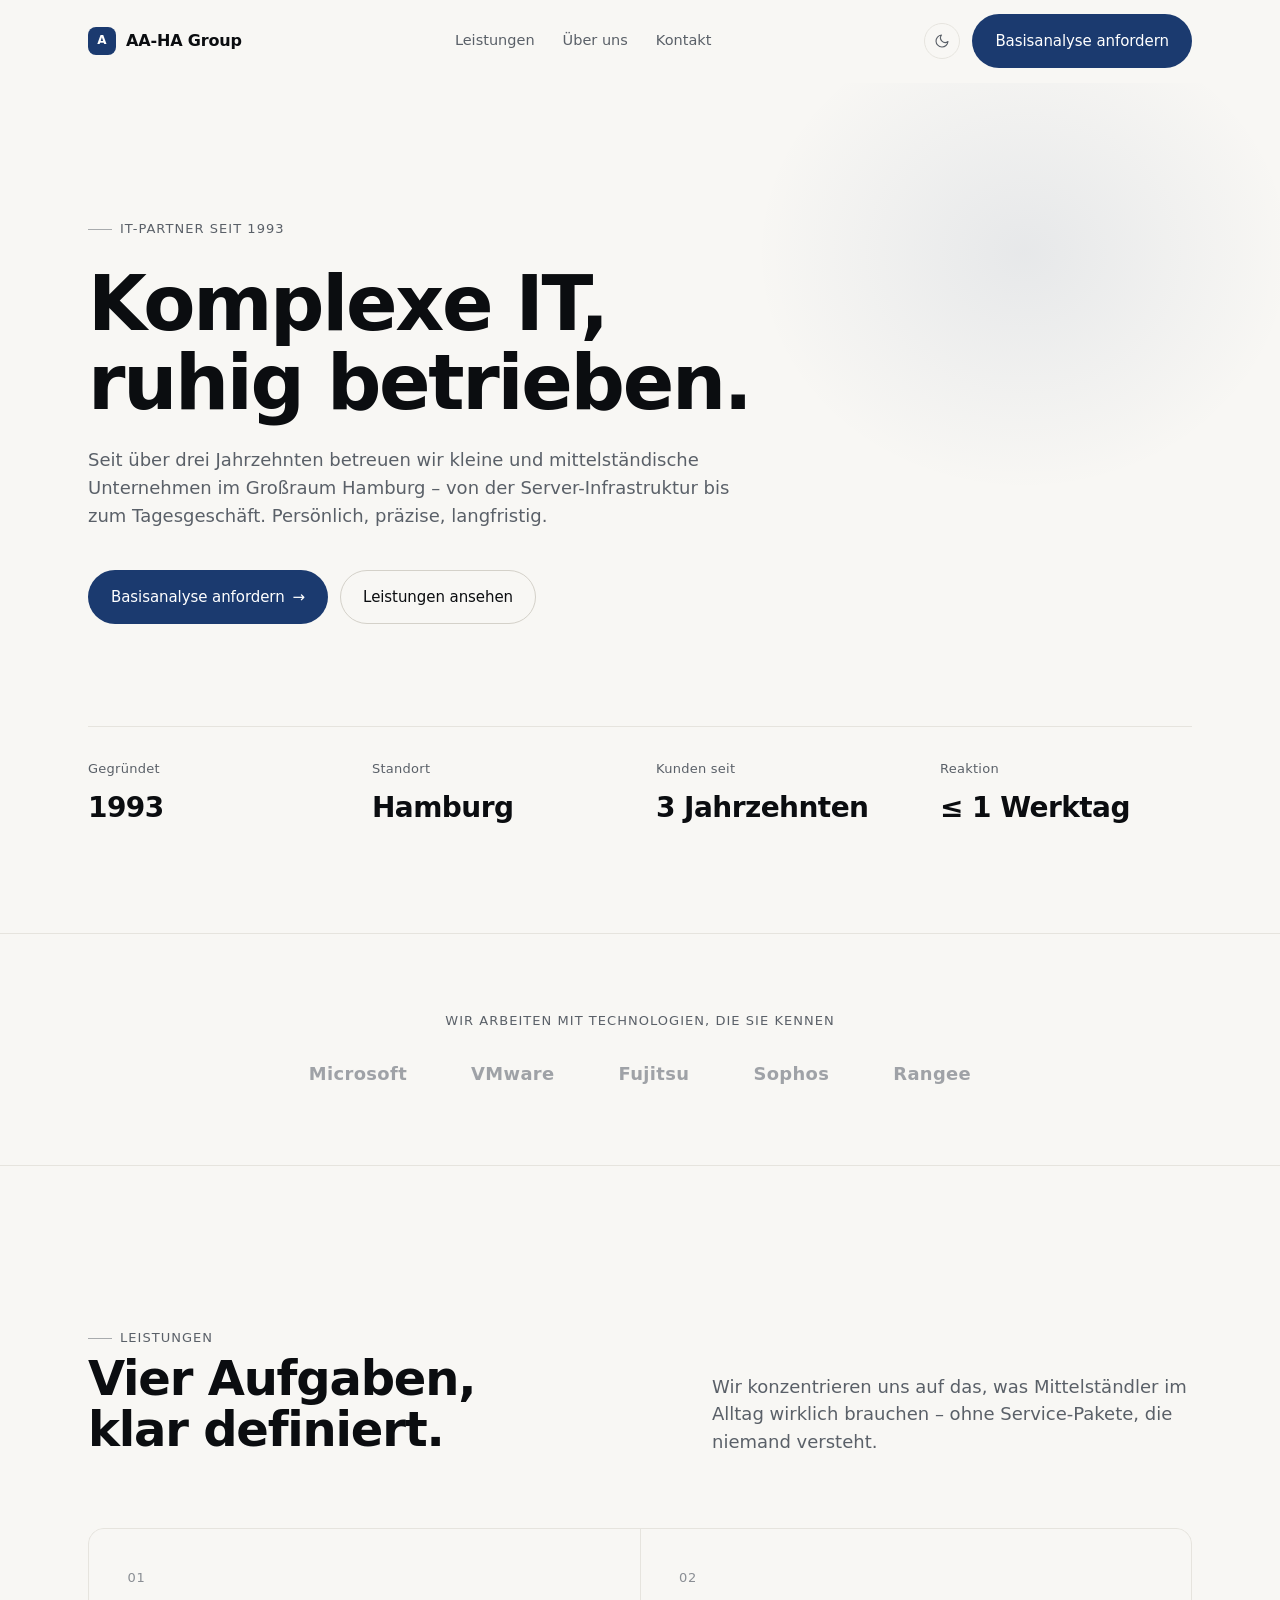
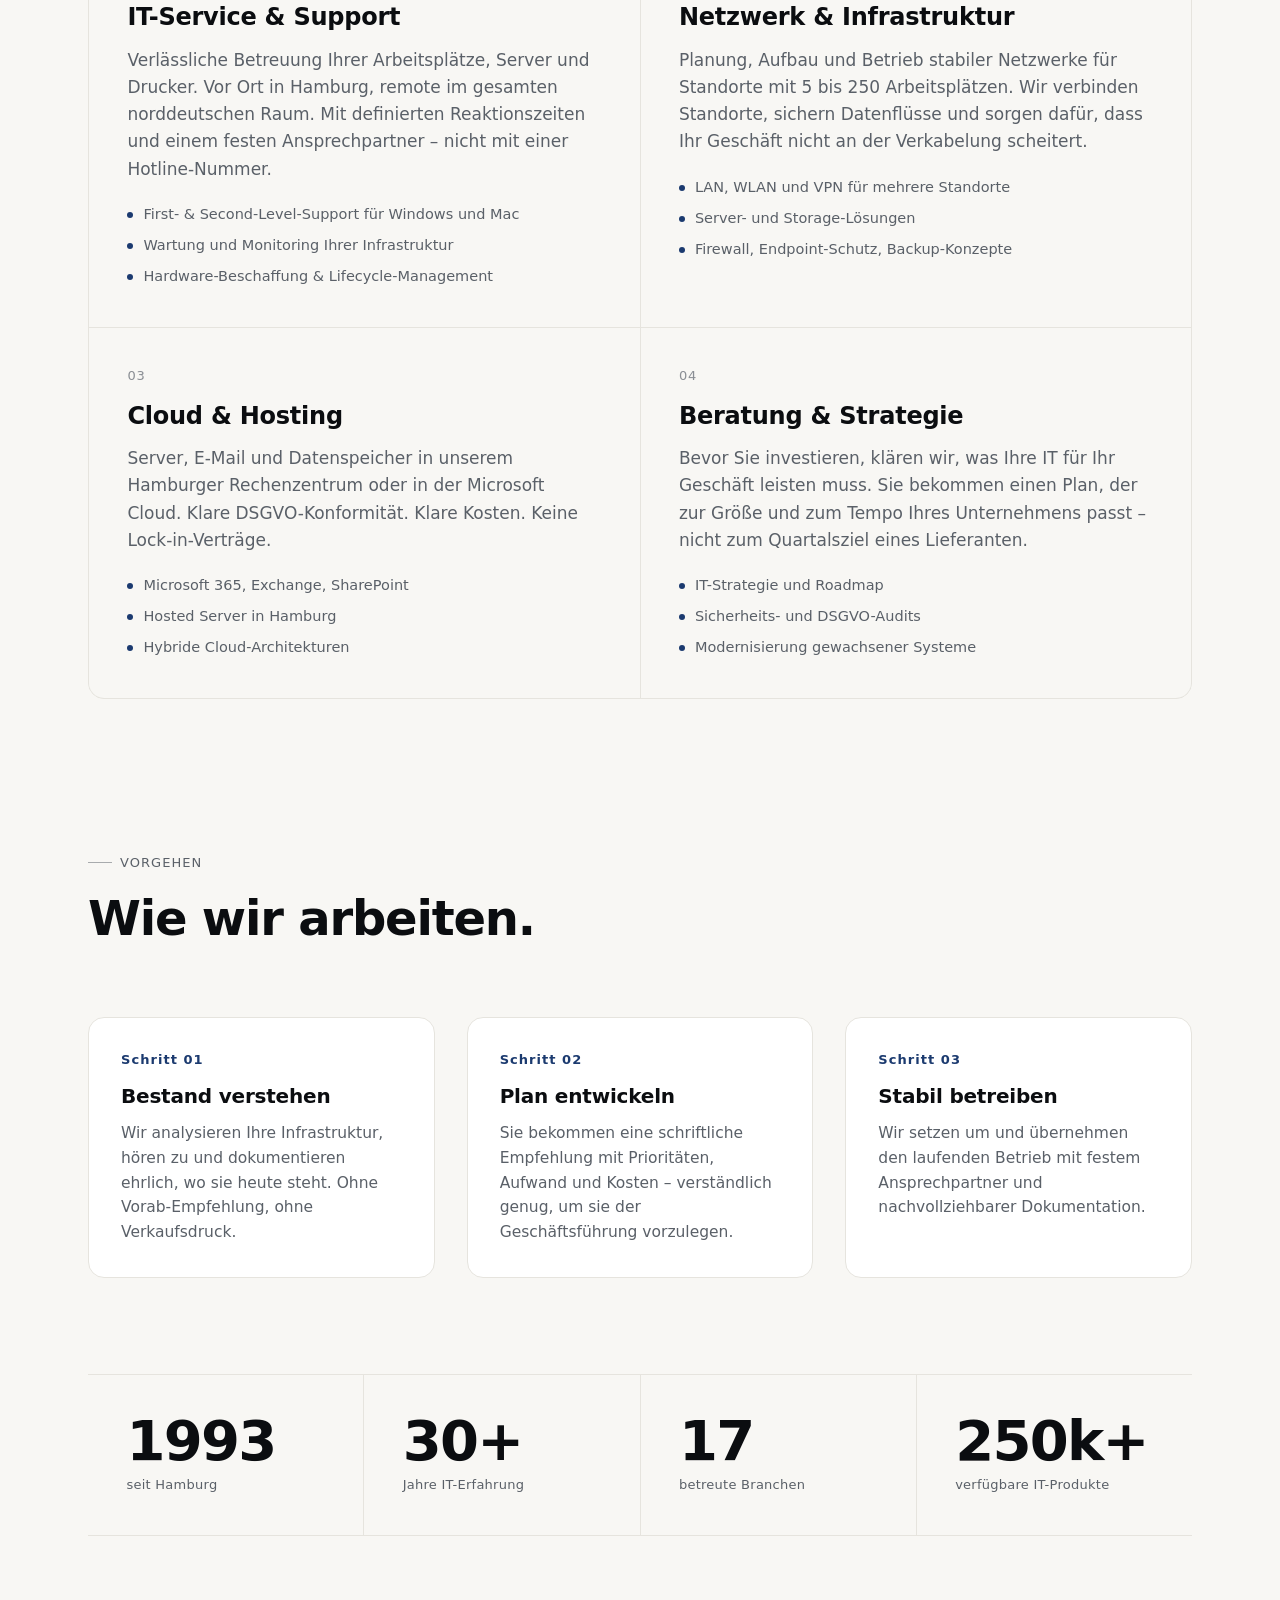
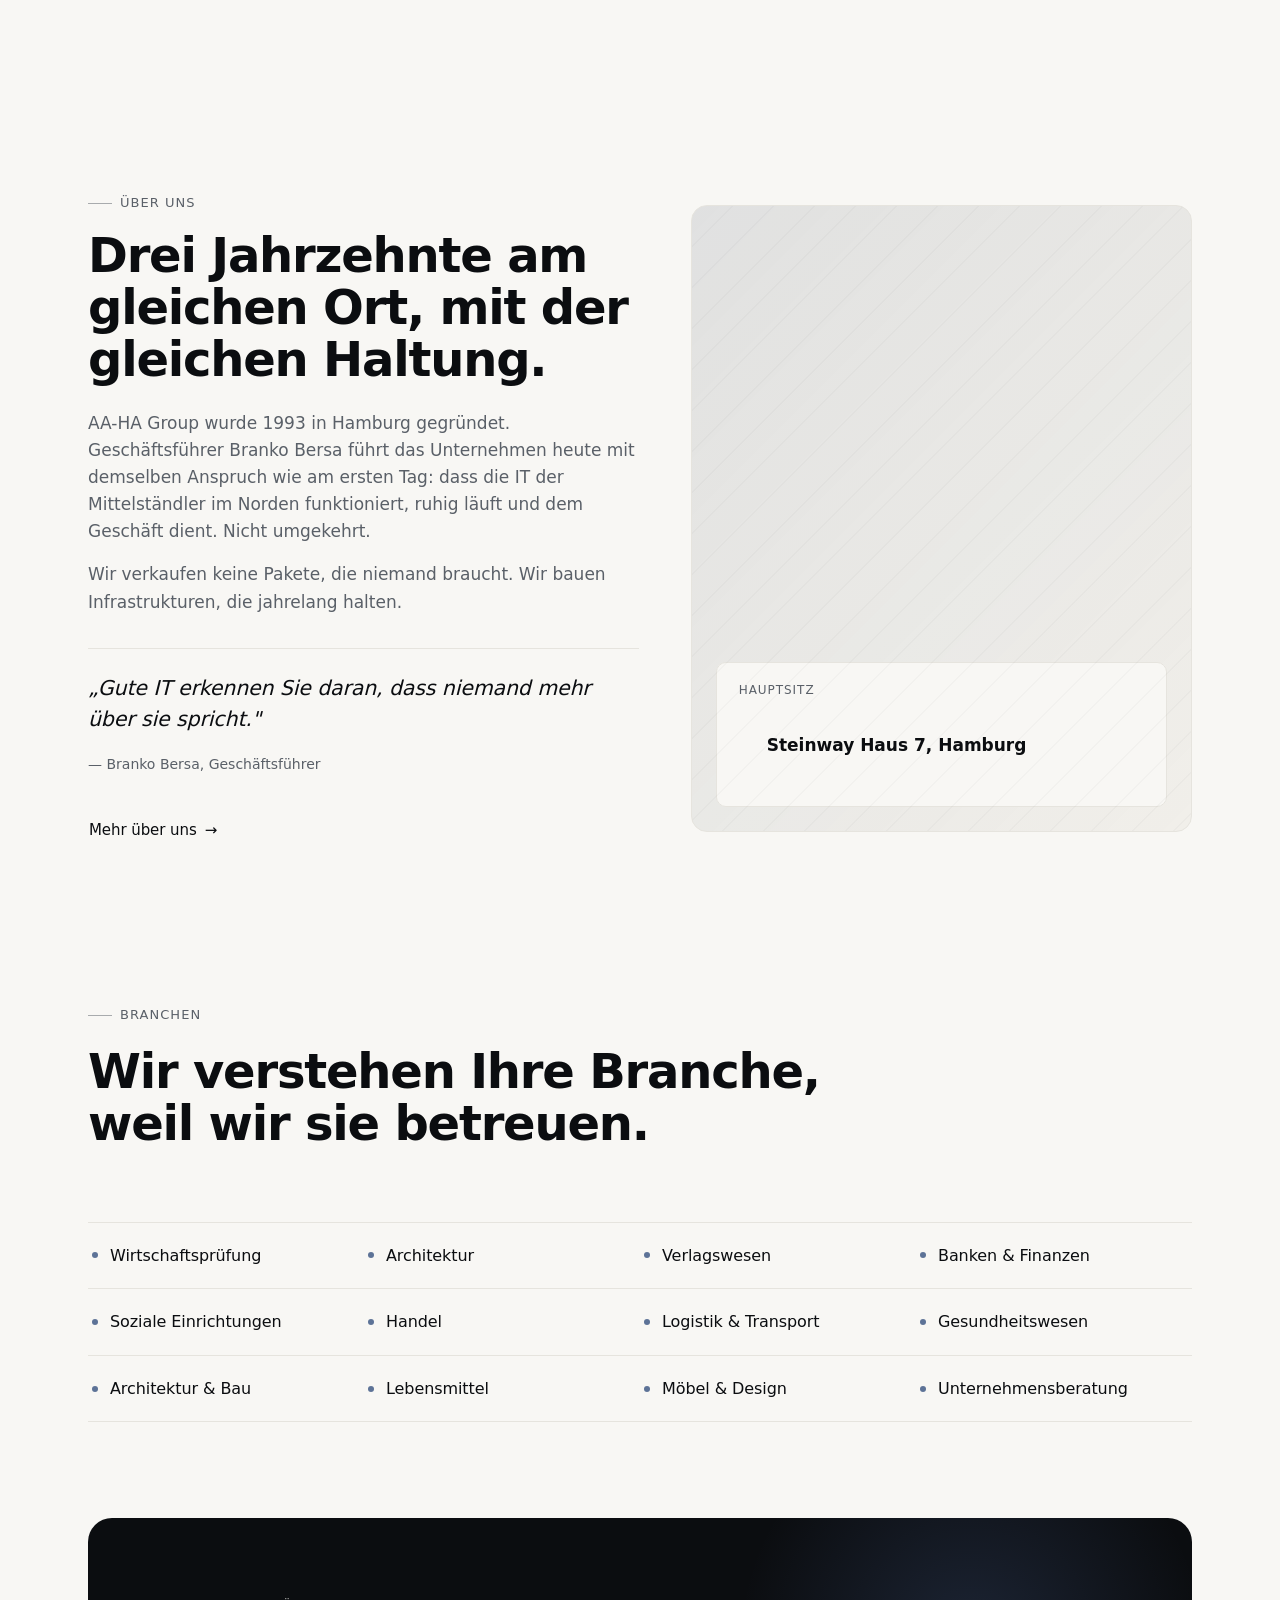
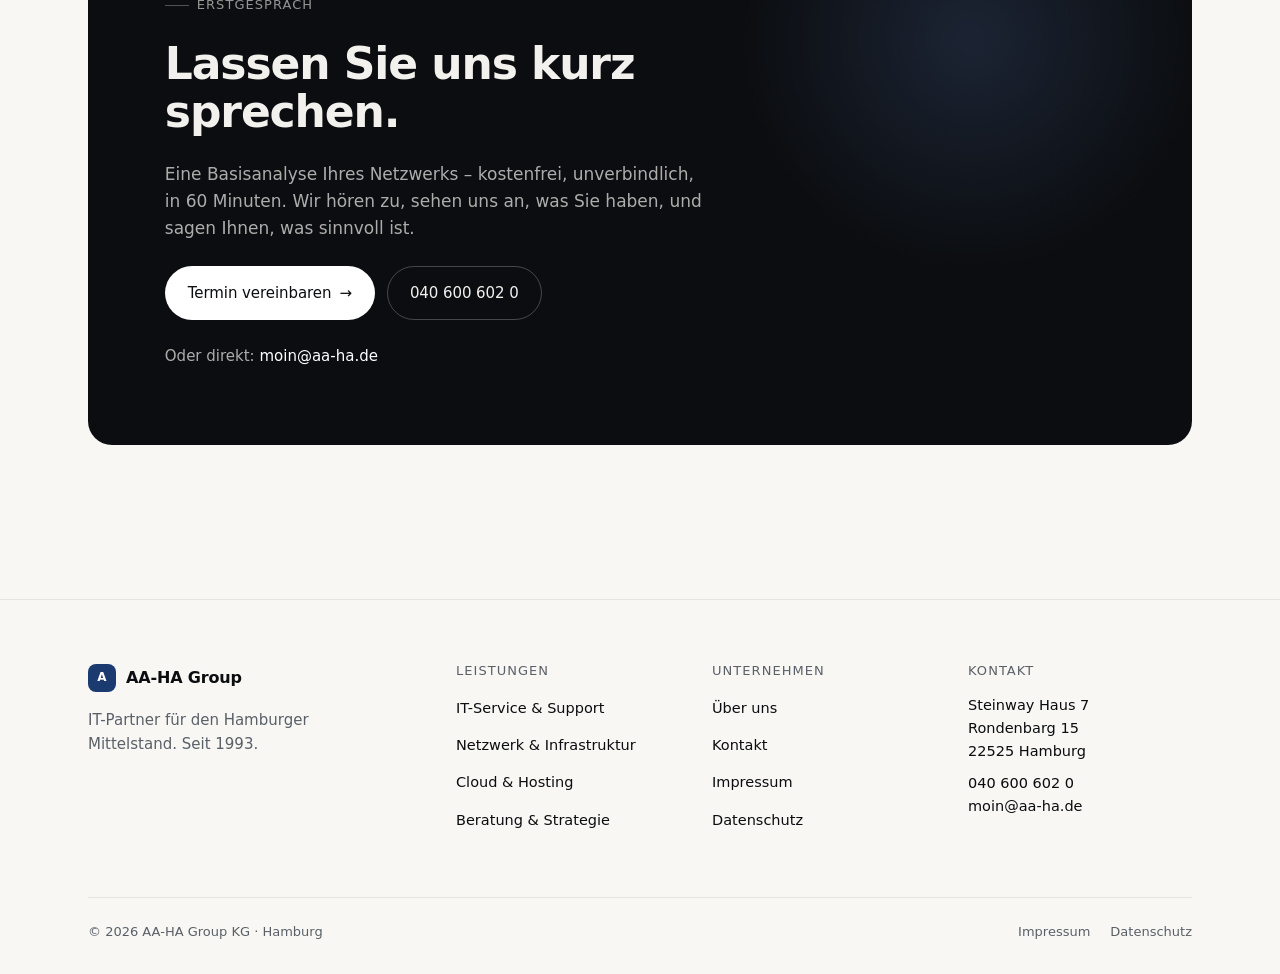
==== index.html @ fcab7df5 "Initial commit: AA-HA Group Website - 6 statische Seiten: Start, Leistungen, Über uns, Kontakt, Impr" ====
<!DOCTYPE html>
<html lang="de">
<head>
<meta charset="UTF-8" />
<meta name="viewport" content="width=device-width, initial-scale=1, viewport-fit=cover" />
<meta name="theme-color" content="#F8F7F4" media="(prefers-color-scheme: light)" />
<meta name="theme-color" content="#0B0D10" media="(prefers-color-scheme: dark)" />
<title>AA-HA Group – IT für den Hamburger Mittelstand. Seit 1993.</title>
<meta name="description" content="AA-HA Group ist seit 1993 IT-Partner mittelständischer Unternehmen in Hamburg. Verlässliche Netzwerke, Server, Cloud-Infrastrukturen und Support – persönlich betreut, technisch präzise." />
<meta property="og:title" content="AA-HA Group – Komplexe IT, ruhig betrieben." />
<meta property="og:description" content="IT-Partner für den Hamburger Mittelstand seit 1993. Persönlich betreut. Technisch präzise." />
<meta property="og:type" content="website" />
<link rel="icon" type="image/svg+xml" href="data:image/svg+xml,%3Csvg xmlns='http://www.w3.org/2000/svg' viewBox='0 0 100 100'%3E%3Crect width='100' height='100' rx='22' fill='%231B3A6F'/%3E%3Ctext x='50' y='66' text-anchor='middle' font-family='Inter,system-ui' font-size='44' font-weight='700' fill='white' letter-spacing='-2'%3EA%3C/text%3E%3C/svg%3E" />
<link rel="preconnect" href="https://rsms.me/" />
<link rel="stylesheet" href="https://rsms.me/inter/inter.css" />
<link rel="stylesheet" href="assets/style.css" />
<script>
  (function () {
    try {
      var t = localStorage.getItem('aa-ha-theme');
      var d = window.matchMedia('(prefers-color-scheme: dark)').matches;
      if (t === 'dark' || (!t && d)) document.documentElement.setAttribute('data-theme', 'dark');
    } catch (e) {}
  })();
</script>
</head>
<body>

<!-- ============== HEADER ============== -->
<header class="site-header">
  <div class="nav">
    <a href="index.html" class="brand" aria-label="AA-HA Group, Startseite">
      <span class="brand-mark" aria-hidden="true">A</span>
      <span>AA-HA Group</span>
    </a>
    <nav class="nav-links" aria-label="Hauptnavigation">
      <a href="leistungen.html" data-nav>Leistungen</a>
      <a href="ueber-uns.html" data-nav>Über uns</a>
      <a href="kontakt.html" data-nav>Kontakt</a>
    </nav>
    <div class="nav-actions">
      <button class="theme-toggle" data-theme-toggle aria-label="Erscheinungsbild umschalten" title="Erscheinungsbild umschalten">
        <svg class="icon-moon" viewBox="0 0 24 24" fill="none" stroke="currentColor" stroke-width="1.7" stroke-linecap="round" stroke-linejoin="round" aria-hidden="true"><path d="M21 12.79A9 9 0 1 1 11.21 3 7 7 0 0 0 21 12.79z"/></svg>
        <svg class="icon-sun" viewBox="0 0 24 24" fill="none" stroke="currentColor" stroke-width="1.7" stroke-linecap="round" stroke-linejoin="round" aria-hidden="true"><circle cx="12" cy="12" r="4"/><path d="M12 2v2M12 20v2M4.93 4.93l1.41 1.41M17.66 17.66l1.41 1.41M2 12h2M20 12h2M4.93 19.07l1.41-1.41M17.66 6.34l1.41-1.41"/></svg>
      </button>
      <a href="kontakt.html" class="btn btn--primary">Basisanalyse anfordern</a>
      <button class="menu-toggle" data-menu-open aria-label="Menü öffnen">
        <svg viewBox="0 0 24 24" width="18" height="18" fill="none" stroke="currentColor" stroke-width="1.8" stroke-linecap="round" aria-hidden="true"><path d="M4 7h16M4 12h16M4 17h16"/></svg>
      </button>
    </div>
  </div>
</header>

<!-- Mobile Menu -->
<div class="mobile-menu" data-mobile-menu>
  <div class="mobile-menu-header">
    <a href="index.html" class="brand"><span class="brand-mark">A</span><span>AA-HA Group</span></a>
    <button class="theme-toggle" data-menu-close aria-label="Menü schließen">
      <svg viewBox="0 0 24 24" width="16" height="16" fill="none" stroke="currentColor" stroke-width="1.8" stroke-linecap="round" aria-hidden="true"><path d="M6 6l12 12M18 6L6 18"/></svg>
    </button>
  </div>
  <nav>
    <a href="leistungen.html">Leistungen</a>
    <a href="ueber-uns.html">Über uns</a>
    <a href="kontakt.html">Kontakt</a>
  </nav>
  <a href="kontakt.html" class="btn btn--primary">Basisanalyse anfordern</a>
</div>

<main>

<!-- ============== HERO ============== -->
<section class="hero">
  <div class="container">
    <p class="eyebrow hero-eyebrow" data-reveal>IT-Partner seit 1993</p>
    <h1 class="display" data-reveal data-reveal-delay="1">Komplexe IT,<br/>ruhig betrieben.</h1>
    <p class="lead" data-reveal data-reveal-delay="2">Seit über drei Jahrzehnten betreuen wir kleine und mittelständische Unternehmen im Großraum Hamburg – von der Server-Infrastruktur bis zum Tagesgeschäft. Persönlich, präzise, langfristig.</p>
    <div class="hero-actions" data-reveal data-reveal-delay="3">
      <a href="kontakt.html" class="btn btn--primary">Basisanalyse anfordern <span class="arrow" aria-hidden="true">→</span></a>
      <a href="leistungen.html" class="btn btn--ghost">Leistungen ansehen</a>
    </div>

    <dl class="hero-meta" data-reveal data-reveal-delay="4">
      <div class="hero-meta-item">
        <dt>Gegründet</dt>
        <dd>1993</dd>
      </div>
      <div class="hero-meta-item">
        <dt>Standort</dt>
        <dd>Hamburg</dd>
      </div>
      <div class="hero-meta-item">
        <dt>Kunden seit</dt>
        <dd>3 Jahrzehnten</dd>
      </div>
      <div class="hero-meta-item">
        <dt>Reaktion</dt>
        <dd>≤ 1 Werktag</dd>
      </div>
    </dl>
  </div>
</section>

<!-- ============== TRUST BAR ============== -->
<section class="trust">
  <div class="container">
    <p class="trust-label" data-reveal>Wir arbeiten mit Technologien, die Sie kennen</p>
    <div class="trust-list" data-reveal data-reveal-delay="1">
      <span>Microsoft</span>
      <span>VMware</span>
      <span>Fujitsu</span>
      <span>Sophos</span>
      <span>Rangee</span>
    </div>
  </div>
</section>

<!-- ============== LEISTUNGEN ============== -->
<section class="section" id="leistungen">
  <div class="container">
    <div class="section-header section-header--split">
      <div>
        <p class="eyebrow" data-reveal>Leistungen</p>
        <h2 class="section-title" data-reveal data-reveal-delay="1">Vier Aufgaben,<br/>klar definiert.</h2>
      </div>
      <p class="lead" data-reveal data-reveal-delay="2">Wir konzentrieren uns auf das, was Mittelständler im Alltag wirklich brauchen – ohne Service-Pakete, die niemand versteht.</p>
    </div>

    <div class="services-grid" data-reveal>
      <article class="service">
        <div class="service-num">01</div>
        <h3 class="service-title">IT-Service & Support</h3>
        <p class="service-text">Verlässliche Betreuung Ihrer Arbeitsplätze, Server und Drucker. Vor Ort in Hamburg, remote im gesamten norddeutschen Raum. Mit definierten Reaktionszeiten und einem festen Ansprechpartner – nicht mit einer Hotline-Nummer.</p>
        <ul class="service-list">
          <li>First- &amp; Second-Level-Support für Windows und Mac</li>
          <li>Wartung und Monitoring Ihrer Infrastruktur</li>
          <li>Hardware-Beschaffung &amp; Lifecycle-Management</li>
        </ul>
      </article>
      <article class="service">
        <div class="service-num">02</div>
        <h3 class="service-title">Netzwerk & Infrastruktur</h3>
        <p class="service-text">Planung, Aufbau und Betrieb stabiler Netzwerke für Standorte mit 5 bis 250 Arbeitsplätzen. Wir verbinden Standorte, sichern Datenflüsse und sorgen dafür, dass Ihr Geschäft nicht an der Verkabelung scheitert.</p>
        <ul class="service-list">
          <li>LAN, WLAN und VPN für mehrere Standorte</li>
          <li>Server- und Storage-Lösungen</li>
          <li>Firewall, Endpoint-Schutz, Backup-Konzepte</li>
        </ul>
      </article>
      <article class="service">
        <div class="service-num">03</div>
        <h3 class="service-title">Cloud & Hosting</h3>
        <p class="service-text">Server, E-Mail und Datenspeicher in unserem Hamburger Rechenzentrum oder in der Microsoft Cloud. Klare DSGVO-Konformität. Klare Kosten. Keine Lock-in-Verträge.</p>
        <ul class="service-list">
          <li>Microsoft 365, Exchange, SharePoint</li>
          <li>Hosted Server in Hamburg</li>
          <li>Hybride Cloud-Architekturen</li>
        </ul>
      </article>
      <article class="service">
        <div class="service-num">04</div>
        <h3 class="service-title">Beratung & Strategie</h3>
        <p class="service-text">Bevor Sie investieren, klären wir, was Ihre IT für Ihr Geschäft leisten muss. Sie bekommen einen Plan, der zur Größe und zum Tempo Ihres Unternehmens passt – nicht zum Quartalsziel eines Lieferanten.</p>
        <ul class="service-list">
          <li>IT-Strategie und Roadmap</li>
          <li>Sicherheits- und DSGVO-Audits</li>
          <li>Modernisierung gewachsener Systeme</li>
        </ul>
      </article>
    </div>
  </div>
</section>

<!-- ============== APPROACH ============== -->
<section class="section section--tight" id="vorgehen" style="padding-top: 0;">
  <div class="container">
    <div class="section-header">
      <p class="eyebrow" data-reveal>Vorgehen</p>
      <h2 class="section-title" data-reveal data-reveal-delay="1">Wie wir arbeiten.</h2>
    </div>
    <div class="approach-grid">
      <div class="step" data-reveal>
        <div class="step-num">Schritt 01</div>
        <h3 class="step-title">Bestand verstehen</h3>
        <p class="step-text">Wir analysieren Ihre Infrastruktur, hören zu und dokumentieren ehrlich, wo sie heute steht. Ohne Vorab-Empfehlung, ohne Verkaufsdruck.</p>
      </div>
      <div class="step" data-reveal data-reveal-delay="1">
        <div class="step-num">Schritt 02</div>
        <h3 class="step-title">Plan entwickeln</h3>
        <p class="step-text">Sie bekommen eine schriftliche Empfehlung mit Prioritäten, Aufwand und Kosten – verständlich genug, um sie der Geschäftsführung vorzulegen.</p>
      </div>
      <div class="step" data-reveal data-reveal-delay="2">
        <div class="step-num">Schritt 03</div>
        <h3 class="step-title">Stabil betreiben</h3>
        <p class="step-text">Wir setzen um und übernehmen den laufenden Betrieb mit festem Ansprechpartner und nachvollziehbarer Dokumentation.</p>
      </div>
    </div>
  </div>
</section>

<!-- ============== NUMBERS ============== -->
<section class="section section--tight" style="padding-top: 0;">
  <div class="container">
    <dl class="numbers" data-reveal>
      <div class="number">
        <dt>seit Hamburg</dt>
        <dd>1993</dd>
      </div>
      <div class="number">
        <dt>Jahre IT-Erfahrung</dt>
        <dd>30+</dd>
      </div>
      <div class="number">
        <dt>betreute Branchen</dt>
        <dd>17</dd>
      </div>
      <div class="number">
        <dt>verfügbare IT-Produkte</dt>
        <dd>250k+</dd>
      </div>
    </dl>
  </div>
</section>

<!-- ============== ABOUT STRIP ============== -->
<section class="section">
  <div class="container">
    <div class="about-strip">
      <div class="about-text" data-reveal>
        <p class="eyebrow">Über uns</p>
        <h2 class="section-title">Drei Jahrzehnte am gleichen Ort, mit der gleichen Haltung.</h2>
        <p>AA-HA Group wurde 1993 in Hamburg gegründet. Geschäftsführer Branko Bersa führt das Unternehmen heute mit demselben Anspruch wie am ersten Tag: dass die IT der Mittelständler im Norden funktioniert, ruhig läuft und dem Geschäft dient. Nicht umgekehrt.</p>
        <p>Wir verkaufen keine Pakete, die niemand braucht. Wir bauen Infrastrukturen, die jahrelang halten.</p>
        <div class="about-quote">
          <p>„Gute IT erkennen Sie daran, dass niemand mehr über sie spricht."</p>
          <cite>— Branko Bersa, Geschäftsführer</cite>
        </div>
        <div style="margin-top: 32px;">
          <a href="ueber-uns.html" class="btn btn--text">Mehr über uns <span class="arrow" aria-hidden="true">→</span></a>
        </div>
      </div>
      <div class="about-visual" data-reveal data-reveal-delay="1" aria-hidden="true">
        <div class="about-visual-inner">
          <span class="label">Hauptsitz</span>
          <span class="value">Steinway Haus 7, Hamburg</span>
        </div>
      </div>
    </div>
  </div>
</section>

<!-- ============== INDUSTRIES ============== -->
<section class="section section--tight" style="padding-top: 0;">
  <div class="container">
    <div class="section-header">
      <p class="eyebrow" data-reveal>Branchen</p>
      <h2 class="section-title" data-reveal data-reveal-delay="1">Wir verstehen Ihre Branche, weil wir sie betreuen.</h2>
    </div>
    <ul class="industries" data-reveal>
      <li class="industry">Wirtschaftsprüfung</li>
      <li class="industry">Architektur</li>
      <li class="industry">Verlagswesen</li>
      <li class="industry">Banken &amp; Finanzen</li>
      <li class="industry">Soziale Einrichtungen</li>
      <li class="industry">Handel</li>
      <li class="industry">Logistik &amp; Transport</li>
      <li class="industry">Gesundheitswesen</li>
      <li class="industry">Architektur &amp; Bau</li>
      <li class="industry">Lebensmittel</li>
      <li class="industry">Möbel &amp; Design</li>
      <li class="industry">Unternehmensberatung</li>
    </ul>
  </div>
</section>

<!-- ============== CTA ============== -->
<section class="section" style="padding-top: 0;">
  <div class="container">
    <div class="cta" data-reveal>
      <p class="eyebrow" style="color: rgba(242,241,237,0.6);">Erstgespräch</p>
      <h2>Lassen Sie uns kurz sprechen.</h2>
      <p>Eine Basisanalyse Ihres Netzwerks – kostenfrei, unverbindlich, in 60 Minuten. Wir hören zu, sehen uns an, was Sie haben, und sagen Ihnen, was sinnvoll ist.</p>
      <div class="cta-actions">
        <a href="kontakt.html" class="btn btn--primary">Termin vereinbaren <span class="arrow" aria-hidden="true">→</span></a>
        <a href="tel:+494060060200" class="btn btn--ghost">040 600 602 0</a>
      </div>
      <p class="phone">Oder direkt: <strong>moin@aa-ha.de</strong></p>
    </div>
  </div>
</section>

</main>

<!-- ============== FOOTER ============== -->
<footer class="site-footer">
  <div class="container">
    <div class="footer-grid">
      <div class="footer-brand">
        <a href="index.html" class="brand"><span class="brand-mark">A</span><span>AA-HA Group</span></a>
        <p>IT-Partner für den Hamburger Mittelstand. Seit 1993.</p>
      </div>
      <div class="footer-col">
        <h4>Leistungen</h4>
        <ul>
          <li><a href="leistungen.html#service-1">IT-Service &amp; Support</a></li>
          <li><a href="leistungen.html#service-2">Netzwerk &amp; Infrastruktur</a></li>
          <li><a href="leistungen.html#service-3">Cloud &amp; Hosting</a></li>
          <li><a href="leistungen.html#service-4">Beratung &amp; Strategie</a></li>
        </ul>
      </div>
      <div class="footer-col">
        <h4>Unternehmen</h4>
        <ul>
          <li><a href="ueber-uns.html">Über uns</a></li>
          <li><a href="kontakt.html">Kontakt</a></li>
          <li><a href="impressum.html">Impressum</a></li>
          <li><a href="datenschutz.html">Datenschutz</a></li>
        </ul>
      </div>
      <div class="footer-col">
        <h4>Kontakt</h4>
        <p>Steinway Haus 7<br/>Rondenbarg 15<br/>22525 Hamburg</p>
        <p><a href="tel:+494060060200">040 600 602 0</a><br/><a href="mailto:moin@aa-ha.de">moin@aa-ha.de</a></p>
      </div>
    </div>
    <div class="footer-meta">
      <span>© <span data-year>2026</span> AA-HA Group KG · Hamburg</span>
      <div class="footer-legal">
        <a href="impressum.html">Impressum</a>
        <a href="datenschutz.html">Datenschutz</a>
      </div>
    </div>
  </div>
</footer>

<script src="assets/main.js" defer></script>
</body>
</html>
---- assets/style.css ----
/* =========================================================
   AA-HA Group – Design System
   Premium B2B · Hamburg · IT seit 1993
   ========================================================= */

/* ---------- Tokens ---------- */
:root {
  --bg: #F8F7F4;
  --surface: #FFFFFF;
  --surface-2: #F1EFEA;
  --text: #0B0D10;
  --text-muted: #5A6068;
  --text-subtle: #8A8E94;
  --border: #E6E4DE;
  --border-strong: #D4D1C9;
  --accent: #1B3A6F;
  --accent-hover: #142A50;
  --accent-soft: rgba(27, 58, 111, 0.08);
  --success: #2F7D5B;

  --radius-sm: 6px;
  --radius-md: 10px;
  --radius-lg: 16px;
  --radius-pill: 999px;

  --shadow-sm: 0 1px 2px rgba(11, 13, 16, 0.04);
  --shadow-md: 0 8px 32px rgba(11, 13, 16, 0.06);
  --shadow-lg: 0 24px 64px rgba(11, 13, 16, 0.10);

  --max-w: 1200px;
  --gutter: clamp(20px, 4vw, 48px);
  --section-y: clamp(96px, 12vw, 160px);

  --ease: cubic-bezier(0.22, 0.61, 0.36, 1);
  --dur-fast: 160ms;
  --dur: 240ms;
  --dur-slow: 600ms;

  --font-sans: 'Inter', -apple-system, BlinkMacSystemFont, 'SF Pro Text', 'Helvetica Neue', system-ui, sans-serif;

  color-scheme: light;
}

[data-theme="dark"] {
  --bg: #0B0D10;
  --surface: #14171C;
  --surface-2: #1A1E24;
  --text: #F2F1ED;
  --text-muted: #A8ACB2;
  --text-subtle: #6A6E74;
  --border: #232830;
  --border-strong: #2D333D;
  --accent: #7AA5FF;
  --accent-hover: #A5C2FF;
  --accent-soft: rgba(122, 165, 255, 0.10);

  --shadow-sm: 0 1px 2px rgba(0, 0, 0, 0.4);
  --shadow-md: 0 8px 32px rgba(0, 0, 0, 0.5);
  --shadow-lg: 0 24px 64px rgba(0, 0, 0, 0.6);

  color-scheme: dark;
}

/* ---------- Reset ---------- */
*, *::before, *::after { box-sizing: border-box; }
* { margin: 0; padding: 0; }
html { -webkit-text-size-adjust: 100%; tab-size: 4; scroll-behavior: smooth; }
body {
  font-family: var(--font-sans);
  font-size: 17px;
  line-height: 1.6;
  color: var(--text);
  background: var(--bg);
  -webkit-font-smoothing: antialiased;
  -moz-osx-font-smoothing: grayscale;
  font-feature-settings: 'cv11', 'ss01', 'ss03';
  text-rendering: optimizeLegibility;
  transition: background var(--dur) var(--ease), color var(--dur) var(--ease);
}
img, svg, video { display: block; max-width: 100%; height: auto; }
a { color: inherit; text-decoration: none; }
button { font: inherit; cursor: pointer; background: none; border: 0; color: inherit; }
input, textarea, select { font: inherit; color: inherit; }
ul, ol { list-style: none; }
h1, h2, h3, h4, h5 { font-weight: 600; letter-spacing: -0.02em; line-height: 1.1; color: var(--text); }
h3, h4, h5 { letter-spacing: -0.01em; }
::selection { background: var(--accent); color: #fff; }

/* ---------- Layout ---------- */
.container {
  width: 100%;
  max-width: var(--max-w);
  margin: 0 auto;
  padding-inline: var(--gutter);
}
.section { padding-block: var(--section-y); position: relative; }
.section--tight { padding-block: clamp(64px, 8vw, 96px); }

/* ---------- Typography utilities ---------- */
.eyebrow {
  display: inline-flex;
  align-items: center;
  gap: 8px;
  font-size: 13px;
  font-weight: 500;
  letter-spacing: 0.08em;
  text-transform: uppercase;
  color: var(--text-muted);
}
.eyebrow::before {
  content: '';
  width: 24px;
  height: 1px;
  background: currentColor;
  opacity: 0.5;
}

h1.display {
  font-size: clamp(40px, 6vw, 76px);
  line-height: 1.04;
  letter-spacing: -0.03em;
  font-weight: 600;
  max-width: 18ch;
}
h2.section-title {
  font-size: clamp(30px, 4vw, 48px);
  line-height: 1.08;
  letter-spacing: -0.025em;
  max-width: 22ch;
}
h3.card-title {
  font-size: clamp(20px, 2vw, 24px);
  line-height: 1.25;
  letter-spacing: -0.01em;
  font-weight: 600;
}

.lead {
  font-size: clamp(18px, 1.4vw, 21px);
  line-height: 1.55;
  color: var(--text-muted);
  max-width: 56ch;
}

.muted { color: var(--text-muted); }
.subtle { color: var(--text-subtle); }

/* ---------- Buttons ---------- */
.btn {
  display: inline-flex;
  align-items: center;
  gap: 8px;
  padding: 14px 22px;
  border-radius: var(--radius-pill);
  font-weight: 500;
  font-size: 15px;
  letter-spacing: -0.005em;
  transition: background var(--dur) var(--ease), color var(--dur) var(--ease), border-color var(--dur) var(--ease), transform var(--dur) var(--ease), box-shadow var(--dur) var(--ease);
  white-space: nowrap;
  border: 1px solid transparent;
  user-select: none;
}
.btn--primary {
  background: var(--accent);
  color: #fff;
}
.btn--primary:hover {
  background: var(--accent-hover);
  transform: translateY(-1px);
  box-shadow: var(--shadow-md);
}
.btn--ghost {
  border-color: var(--border-strong);
  color: var(--text);
}
.btn--ghost:hover {
  background: var(--surface);
  border-color: var(--text);
}
.btn--text {
  padding: 8px 0;
  color: var(--text);
  border-radius: 0;
}
.btn--text:hover { color: var(--accent); }
.btn .arrow { transition: transform var(--dur) var(--ease); }
.btn:hover .arrow { transform: translateX(3px); }

/* ---------- Header ---------- */
.site-header {
  position: sticky;
  top: 0;
  z-index: 50;
  display: flex;
  align-items: center;
  justify-content: center;
  padding-block: 14px;
  background: transparent;
  transition: background var(--dur) var(--ease), border-color var(--dur) var(--ease), backdrop-filter var(--dur) var(--ease);
  border-bottom: 1px solid transparent;
}
.site-header.is-scrolled {
  background: color-mix(in srgb, var(--bg) 80%, transparent);
  -webkit-backdrop-filter: saturate(180%) blur(20px);
  backdrop-filter: saturate(180%) blur(20px);
  border-bottom-color: var(--border);
}
.nav {
  width: 100%;
  max-width: var(--max-w);
  margin: 0 auto;
  padding-inline: var(--gutter);
  display: flex;
  align-items: center;
  justify-content: space-between;
  gap: 32px;
}
.brand {
  display: inline-flex;
  align-items: center;
  gap: 10px;
  font-weight: 600;
  font-size: 16px;
  letter-spacing: -0.01em;
  color: var(--text);
}
.brand-mark {
  width: 28px;
  height: 28px;
  border-radius: 8px;
  background: var(--accent);
  position: relative;
  display: inline-flex;
  align-items: center;
  justify-content: center;
  color: #fff;
  font-size: 12px;
  font-weight: 700;
  letter-spacing: 0;
}
.nav-links {
  display: flex;
  align-items: center;
  gap: 28px;
}
.nav-links a {
  font-size: 14.5px;
  color: var(--text-muted);
  font-weight: 500;
  transition: color var(--dur-fast) var(--ease);
}
.nav-links a:hover, .nav-links a.is-active { color: var(--text); }
.nav-actions { display: flex; align-items: center; gap: 12px; }
.theme-toggle {
  width: 36px;
  height: 36px;
  border-radius: 50%;
  border: 1px solid var(--border);
  display: inline-flex;
  align-items: center;
  justify-content: center;
  color: var(--text-muted);
  transition: color var(--dur-fast) var(--ease), border-color var(--dur-fast) var(--ease);
}
.theme-toggle:hover { color: var(--text); border-color: var(--border-strong); }
.theme-toggle svg { width: 16px; height: 16px; }
.theme-toggle .icon-sun { display: none; }
[data-theme="dark"] .theme-toggle .icon-sun { display: block; }
[data-theme="dark"] .theme-toggle .icon-moon { display: none; }

.menu-toggle {
  display: none;
  width: 36px; height: 36px;
  border-radius: 50%;
  border: 1px solid var(--border);
  align-items: center;
  justify-content: center;
}

/* ---------- Hero ---------- */
.hero {
  padding-block: clamp(80px, 10vw, 140px) clamp(64px, 8vw, 120px);
  position: relative;
  overflow: hidden;
}
.hero-grid {
  display: grid;
  gap: 32px;
}
.hero-eyebrow { margin-bottom: 24px; }
.hero h1 { margin-bottom: 24px; }
.hero .lead { margin-bottom: 40px; }
.hero-actions { display: flex; flex-wrap: wrap; gap: 12px; }

.hero-meta {
  margin-top: clamp(64px, 8vw, 120px);
  padding-top: 32px;
  border-top: 1px solid var(--border);
  display: grid;
  grid-template-columns: repeat(4, 1fr);
  gap: 32px;
}
.hero-meta-item dt {
  font-size: 13px;
  color: var(--text-muted);
  margin-bottom: 6px;
  letter-spacing: 0.02em;
}
.hero-meta-item dd {
  font-size: clamp(20px, 2.4vw, 28px);
  font-weight: 600;
  letter-spacing: -0.02em;
}

/* Subtle background ornament */
.hero::before {
  content: '';
  position: absolute;
  top: -20%;
  right: -10%;
  width: 60%;
  height: 80%;
  background: radial-gradient(closest-side, var(--accent-soft), transparent 70%);
  pointer-events: none;
  z-index: 0;
}
.hero > .container { position: relative; z-index: 1; }

/* ---------- Trust bar ---------- */
.trust { padding-block: clamp(48px, 6vw, 80px); border-top: 1px solid var(--border); border-bottom: 1px solid var(--border); }
.trust-label {
  text-align: center;
  font-size: 13px;
  letter-spacing: 0.08em;
  text-transform: uppercase;
  color: var(--text-muted);
  margin-bottom: 28px;
}
.trust-list {
  display: flex;
  flex-wrap: wrap;
  justify-content: center;
  align-items: center;
  gap: clamp(28px, 5vw, 64px);
  color: var(--text-subtle);
}
.trust-list span {
  font-size: clamp(15px, 1.4vw, 18px);
  font-weight: 600;
  letter-spacing: 0.02em;
  opacity: 0.8;
  transition: opacity var(--dur) var(--ease), color var(--dur) var(--ease);
}
.trust-list span:hover { opacity: 1; color: var(--text); }

/* ---------- Section header ---------- */
.section-header {
  display: grid;
  grid-template-columns: 1fr;
  gap: 16px;
  margin-bottom: clamp(48px, 6vw, 72px);
}
.section-header .eyebrow { margin-bottom: 4px; }
.section-header .lead { margin-top: 8px; }
@media (min-width: 768px) {
  .section-header.section-header--split {
    grid-template-columns: 1.2fr 1fr;
    align-items: end;
    gap: 48px;
  }
  .section-header--split .lead { margin-top: 0; justify-self: start; }
}

/* ---------- Service grid ---------- */
.services-grid {
  display: grid;
  grid-template-columns: 1fr;
  gap: 1px;
  background: var(--border);
  border: 1px solid var(--border);
  border-radius: var(--radius-lg);
  overflow: hidden;
}
@media (min-width: 768px) {
  .services-grid { grid-template-columns: 1fr 1fr; }
}
.service {
  background: var(--bg);
  padding: clamp(28px, 3vw, 40px);
  display: flex;
  flex-direction: column;
  gap: 16px;
  transition: background var(--dur) var(--ease);
}
.service:hover { background: var(--surface); }
.service-num {
  font-size: 13px;
  letter-spacing: 0.06em;
  color: var(--text-subtle);
  font-variant-numeric: tabular-nums;
}
.service-title {
  font-size: clamp(20px, 2vw, 24px);
  font-weight: 600;
  letter-spacing: -0.01em;
}
.service-text {
  color: var(--text-muted);
  max-width: 48ch;
}
.service-list {
  margin-top: 4px;
  display: flex;
  flex-direction: column;
  gap: 8px;
}
.service-list li {
  font-size: 14.5px;
  color: var(--text-muted);
  display: flex;
  gap: 10px;
  align-items: flex-start;
}
.service-list li::before {
  content: '';
  width: 6px; height: 6px;
  margin-top: 9px;
  border-radius: 50%;
  background: var(--accent);
  flex-shrink: 0;
}

/* ---------- Process / approach ---------- */
.approach-grid {
  display: grid;
  grid-template-columns: 1fr;
  gap: 24px;
}
@media (min-width: 768px) {
  .approach-grid { grid-template-columns: repeat(3, 1fr); gap: 32px; }
}
.step {
  padding: clamp(24px, 2.5vw, 32px);
  background: var(--surface);
  border: 1px solid var(--border);
  border-radius: var(--radius-lg);
  display: flex;
  flex-direction: column;
  gap: 14px;
  position: relative;
  transition: border-color var(--dur) var(--ease), transform var(--dur) var(--ease);
}
.step:hover { border-color: var(--border-strong); transform: translateY(-2px); }
.step-num {
  font-size: 13px;
  letter-spacing: 0.08em;
  color: var(--accent);
  font-weight: 600;
  font-variant-numeric: tabular-nums;
}
.step-title { font-size: 20px; font-weight: 600; letter-spacing: -0.01em; }
.step-text { color: var(--text-muted); font-size: 15.5px; line-height: 1.6; }

/* ---------- Numbers ---------- */
.numbers {
  display: grid;
  grid-template-columns: repeat(2, 1fr);
  gap: 1px;
  background: var(--border);
  border-block: 1px solid var(--border);
}
@media (min-width: 768px) {
  .numbers { grid-template-columns: repeat(4, 1fr); }
}
.number {
  background: var(--bg);
  padding: clamp(28px, 3vw, 40px);
  display: flex;
  flex-direction: column;
  gap: 6px;
}
.number dt {
  font-size: 13px;
  color: var(--text-muted);
  letter-spacing: 0.02em;
  order: 2;
}
.number dd {
  font-size: clamp(36px, 5vw, 56px);
  font-weight: 600;
  letter-spacing: -0.03em;
  line-height: 1;
  font-variant-numeric: tabular-nums;
  order: 1;
}

/* ---------- About strip ---------- */
.about-strip {
  display: grid;
  grid-template-columns: 1fr;
  gap: clamp(32px, 4vw, 64px);
  align-items: center;
}
@media (min-width: 900px) {
  .about-strip { grid-template-columns: 1.1fr 1fr; }
}
.about-text h2 { margin-bottom: 24px; }
.about-text p { color: var(--text-muted); margin-bottom: 16px; max-width: 56ch; }
.about-quote {
  margin-top: 32px;
  padding-top: 24px;
  border-top: 1px solid var(--border);
}
.about-quote p {
  font-size: clamp(18px, 1.6vw, 21px);
  color: var(--text);
  font-style: italic;
  letter-spacing: -0.005em;
  line-height: 1.5;
  margin-bottom: 16px;
  max-width: 50ch;
}
.about-quote cite {
  font-style: normal;
  font-size: 14px;
  color: var(--text-muted);
}

.about-visual {
  position: relative;
  aspect-ratio: 4 / 5;
  border-radius: var(--radius-lg);
  overflow: hidden;
  background:
    linear-gradient(135deg, rgba(27,58,111,0.08), rgba(27,58,111,0)),
    var(--surface-2);
  border: 1px solid var(--border);
}
.about-visual::after {
  content: '';
  position: absolute; inset: 0;
  background:
    repeating-linear-gradient(135deg, transparent 0 28px, rgba(11,13,16,0.025) 28px 29px);
  pointer-events: none;
}
.about-visual-inner {
  position: absolute;
  inset: auto 24px 24px 24px;
  display: flex;
  flex-direction: column;
  gap: 4px;
  background: var(--bg);
  padding: 18px 22px;
  border-radius: var(--radius-md);
  border: 1px solid var(--border);
}
.about-visual-inner .label {
  font-size: 12px;
  letter-spacing: 0.08em;
  text-transform: uppercase;
  color: var(--text-muted);
}
.about-visual-inner .value {
  font-size: 17px;
  font-weight: 600;
}

/* ---------- Industries ---------- */
.industries {
  display: grid;
  grid-template-columns: repeat(2, 1fr);
  gap: 0;
  border-top: 1px solid var(--border);
}
@media (min-width: 700px) { .industries { grid-template-columns: repeat(3, 1fr); } }
@media (min-width: 1000px) { .industries { grid-template-columns: repeat(4, 1fr); } }
.industry {
  padding: 20px 4px;
  border-bottom: 1px solid var(--border);
  font-size: 16px;
  font-weight: 500;
  letter-spacing: -0.005em;
  display: flex;
  align-items: center;
  gap: 12px;
  color: var(--text);
}
.industry::before {
  content: '';
  width: 6px; height: 6px;
  background: var(--accent);
  border-radius: 50%;
  flex-shrink: 0;
  opacity: 0.7;
}

/* ---------- CTA block ---------- */
.cta {
  background: var(--text);
  color: #F2F1ED;
  border-radius: clamp(16px, 2vw, 24px);
  padding: clamp(48px, 6vw, 80px);
  display: grid;
  gap: 24px;
  position: relative;
  overflow: hidden;
}
[data-theme="dark"] .cta { background: var(--surface); border: 1px solid var(--border); }
.cta::before {
  content: '';
  position: absolute;
  inset: -40% -10% auto auto;
  width: 60%;
  aspect-ratio: 1;
  background: radial-gradient(closest-side, rgba(122,165,255,0.15), transparent 70%);
  pointer-events: none;
}
.cta h2 {
  color: inherit;
  font-size: clamp(28px, 3.5vw, 44px);
  letter-spacing: -0.025em;
  max-width: 22ch;
}
.cta p { color: rgba(242, 241, 237, 0.7); max-width: 50ch; }
.cta-actions { display: flex; flex-wrap: wrap; gap: 12px; align-items: center; }
.cta .btn--primary { background: #fff; color: var(--text); }
.cta .btn--primary:hover { background: #F2F1ED; }
.cta .btn--ghost { color: #F2F1ED; border-color: rgba(242,241,237,0.25); }
.cta .btn--ghost:hover { background: rgba(255,255,255,0.06); border-color: rgba(242,241,237,0.5); }
.cta .phone {
  font-size: 15px;
  color: rgba(242, 241, 237, 0.7);
}
.cta .phone strong { color: #fff; font-weight: 500; }

/* ---------- Footer ---------- */
.site-footer {
  border-top: 1px solid var(--border);
  padding-block: 64px 32px;
  background: var(--bg);
}
.footer-grid {
  display: grid;
  gap: 48px;
  grid-template-columns: 1fr;
}
@media (min-width: 768px) {
  .footer-grid { grid-template-columns: 1.5fr 1fr 1fr 1fr; gap: 32px; }
}
.footer-brand { max-width: 32ch; color: var(--text-muted); font-size: 15px; }
.footer-brand .brand { margin-bottom: 16px; }
.footer-col h4 {
  font-size: 13px;
  text-transform: uppercase;
  letter-spacing: 0.08em;
  color: var(--text-muted);
  font-weight: 500;
  margin-bottom: 16px;
}
.footer-col ul { display: flex; flex-direction: column; gap: 10px; }
.footer-col a {
  font-size: 14.5px;
  color: var(--text);
  transition: color var(--dur-fast) var(--ease);
}
.footer-col a:hover { color: var(--accent); }
.footer-col p { font-size: 14.5px; color: var(--text); }
.footer-col p + p { margin-top: 8px; }

.footer-meta {
  margin-top: 64px;
  padding-top: 24px;
  border-top: 1px solid var(--border);
  display: flex;
  flex-wrap: wrap;
  justify-content: space-between;
  gap: 16px;
  font-size: 13px;
  color: var(--text-muted);
}
.footer-legal { display: flex; gap: 20px; flex-wrap: wrap; }

/* ---------- Sub-page hero ---------- */
.page-hero {
  padding-block: clamp(96px, 12vw, 140px) clamp(48px, 6vw, 80px);
  border-bottom: 1px solid var(--border);
}
.page-hero .eyebrow { margin-bottom: 24px; }
.page-hero h1 {
  font-size: clamp(36px, 5vw, 60px);
  letter-spacing: -0.025em;
  line-height: 1.05;
  font-weight: 600;
  max-width: 18ch;
  margin-bottom: 24px;
}
.page-hero .lead { max-width: 64ch; }

/* ---------- Service detail (Leistungen page) ---------- */
.service-detail {
  display: grid;
  grid-template-columns: 1fr;
  gap: clamp(32px, 4vw, 64px);
  padding-block: clamp(64px, 8vw, 100px);
  border-bottom: 1px solid var(--border);
}
@media (min-width: 900px) {
  .service-detail { grid-template-columns: 1fr 1.4fr; }
}
.service-detail:last-of-type { border-bottom: 0; }
.service-detail .label {
  font-size: 13px;
  letter-spacing: 0.08em;
  text-transform: uppercase;
  color: var(--text-muted);
}
.service-detail h2 {
  font-size: clamp(28px, 3vw, 40px);
  letter-spacing: -0.02em;
  max-width: 14ch;
  margin-block: 12px;
}
.service-detail p { color: var(--text-muted); max-width: 52ch; }

.spec-list {
  display: grid;
  grid-template-columns: 1fr;
  gap: 0;
}
.spec-list dt {
  font-size: 13px;
  letter-spacing: 0.06em;
  text-transform: uppercase;
  color: var(--text-muted);
  padding-top: 20px;
  border-top: 1px solid var(--border);
  margin-bottom: 6px;
}
.spec-list dd {
  font-size: 17px;
  line-height: 1.55;
  color: var(--text);
  padding-bottom: 20px;
  max-width: 60ch;
}
.spec-list dt:first-child { padding-top: 0; border-top: 0; }

/* ---------- Über uns page ---------- */
.about-rich p { color: var(--text-muted); margin-bottom: 16px; max-width: 64ch; font-size: 17px; }
.about-rich h3 { margin-block: 32px 16px; font-size: 22px; }
.values {
  display: grid;
  grid-template-columns: 1fr;
  gap: 1px;
  background: var(--border);
  border: 1px solid var(--border);
  border-radius: var(--radius-lg);
  overflow: hidden;
  margin-top: 32px;
}
@media (min-width: 768px) { .values { grid-template-columns: repeat(3, 1fr); } }
.value {
  padding: 28px;
  background: var(--bg);
}
.value h4 { font-size: 17px; margin-bottom: 8px; font-weight: 600; }
.value p { font-size: 15px; color: var(--text-muted); margin: 0; }

.team-row {
  display: grid;
  grid-template-columns: 1fr;
  gap: clamp(24px, 3vw, 48px);
  padding: clamp(28px, 3vw, 40px);
  background: var(--surface);
  border: 1px solid var(--border);
  border-radius: var(--radius-lg);
  align-items: start;
}
@media (min-width: 700px) { .team-row { grid-template-columns: 200px 1fr; } }
.team-portrait {
  aspect-ratio: 1;
  border-radius: var(--radius-md);
  background:
    linear-gradient(135deg, var(--accent-soft), transparent),
    var(--surface-2);
  border: 1px solid var(--border);
  display: flex;
  align-items: center;
  justify-content: center;
  font-size: 48px;
  font-weight: 600;
  color: var(--accent);
  letter-spacing: -0.04em;
}
.team-info .role { font-size: 13px; color: var(--text-muted); letter-spacing: 0.04em; text-transform: uppercase; margin-bottom: 8px; }
.team-info h3 { font-size: 24px; margin-bottom: 12px; }
.team-info p { color: var(--text-muted); max-width: 56ch; }

/* ---------- Kontakt page ---------- */
.contact-grid {
  display: grid;
  grid-template-columns: 1fr;
  gap: clamp(32px, 4vw, 64px);
}
@media (min-width: 900px) {
  .contact-grid { grid-template-columns: 1.1fr 1fr; }
}
.contact-info dl { display: flex; flex-direction: column; gap: 28px; }
.contact-info dt {
  font-size: 13px;
  letter-spacing: 0.08em;
  text-transform: uppercase;
  color: var(--text-muted);
  margin-bottom: 6px;
}
.contact-info dd { font-size: 18px; font-weight: 500; }
.contact-info dd a { transition: color var(--dur-fast) var(--ease); }
.contact-info dd a:hover { color: var(--accent); }
.contact-info .small { font-size: 14px; color: var(--text-muted); font-weight: 400; margin-top: 4px; }

.contact-form {
  background: var(--surface);
  border: 1px solid var(--border);
  border-radius: var(--radius-lg);
  padding: clamp(28px, 3vw, 40px);
  display: flex;
  flex-direction: column;
  gap: 18px;
}
.field { display: flex; flex-direction: column; gap: 8px; }
.field label {
  font-size: 13px;
  letter-spacing: 0.04em;
  text-transform: uppercase;
  color: var(--text-muted);
  font-weight: 500;
}
.field input, .field textarea, .field select {
  padding: 14px 16px;
  border: 1px solid var(--border);
  border-radius: var(--radius-md);
  background: var(--bg);
  font-size: 15.5px;
  transition: border-color var(--dur-fast) var(--ease), background var(--dur-fast) var(--ease);
  font-family: inherit;
}
.field textarea { resize: vertical; min-height: 120px; }
.field input:focus, .field textarea:focus, .field select:focus {
  outline: none;
  border-color: var(--accent);
  background: var(--surface);
}
.field-row { display: grid; grid-template-columns: 1fr 1fr; gap: 16px; }
@media (max-width: 600px) { .field-row { grid-template-columns: 1fr; } }
.form-footer {
  display: flex;
  flex-wrap: wrap;
  justify-content: space-between;
  align-items: center;
  gap: 16px;
  margin-top: 8px;
}
.form-footer small { font-size: 13px; color: var(--text-muted); max-width: 32ch; }
.form-success {
  margin-top: 16px;
  padding: 16px;
  background: var(--accent-soft);
  border-radius: var(--radius-md);
  font-size: 15px;
  color: var(--accent);
  display: none;
}
.form-success.is-visible { display: block; }

/* ---------- Reveal animation ---------- */
[data-reveal] {
  opacity: 0;
  transform: translateY(12px);
  transition: opacity var(--dur-slow) var(--ease), transform var(--dur-slow) var(--ease);
}
[data-reveal].is-revealed { opacity: 1; transform: translateY(0); }
[data-reveal-delay="1"] { transition-delay: 80ms; }
[data-reveal-delay="2"] { transition-delay: 160ms; }
[data-reveal-delay="3"] { transition-delay: 240ms; }
[data-reveal-delay="4"] { transition-delay: 320ms; }

@media (prefers-reduced-motion: reduce) {
  [data-reveal] { opacity: 1; transform: none; transition: none; }
  *, *::before, *::after { animation-duration: 0.01ms !important; transition-duration: 0.01ms !important; }
  html { scroll-behavior: auto; }
}

/* ---------- Mobile nav ---------- */
@media (max-width: 768px) {
  .nav-links { display: none; }
  .menu-toggle { display: inline-flex; }
  .nav-actions .btn { display: none; }
  .hero-meta { grid-template-columns: repeat(2, 1fr); gap: 24px; }
}

.mobile-menu {
  position: fixed;
  inset: 0;
  background: var(--bg);
  z-index: 100;
  display: none;
  flex-direction: column;
  padding: 24px var(--gutter);
}
.mobile-menu.is-open { display: flex; }
.mobile-menu-header {
  display: flex;
  justify-content: space-between;
  align-items: center;
  padding-block: 14px;
  margin-bottom: 32px;
}
.mobile-menu nav {
  display: flex;
  flex-direction: column;
  gap: 4px;
}
.mobile-menu nav a {
  font-size: 28px;
  font-weight: 600;
  letter-spacing: -0.02em;
  padding-block: 12px;
  border-bottom: 1px solid var(--border);
  color: var(--text);
}
.mobile-menu .btn--primary { margin-top: 32px; align-self: flex-start; }

/* ---------- Print ---------- */
@media print {
  .site-header, .cta, .site-footer { display: none; }
  body { background: white; color: black; }
}
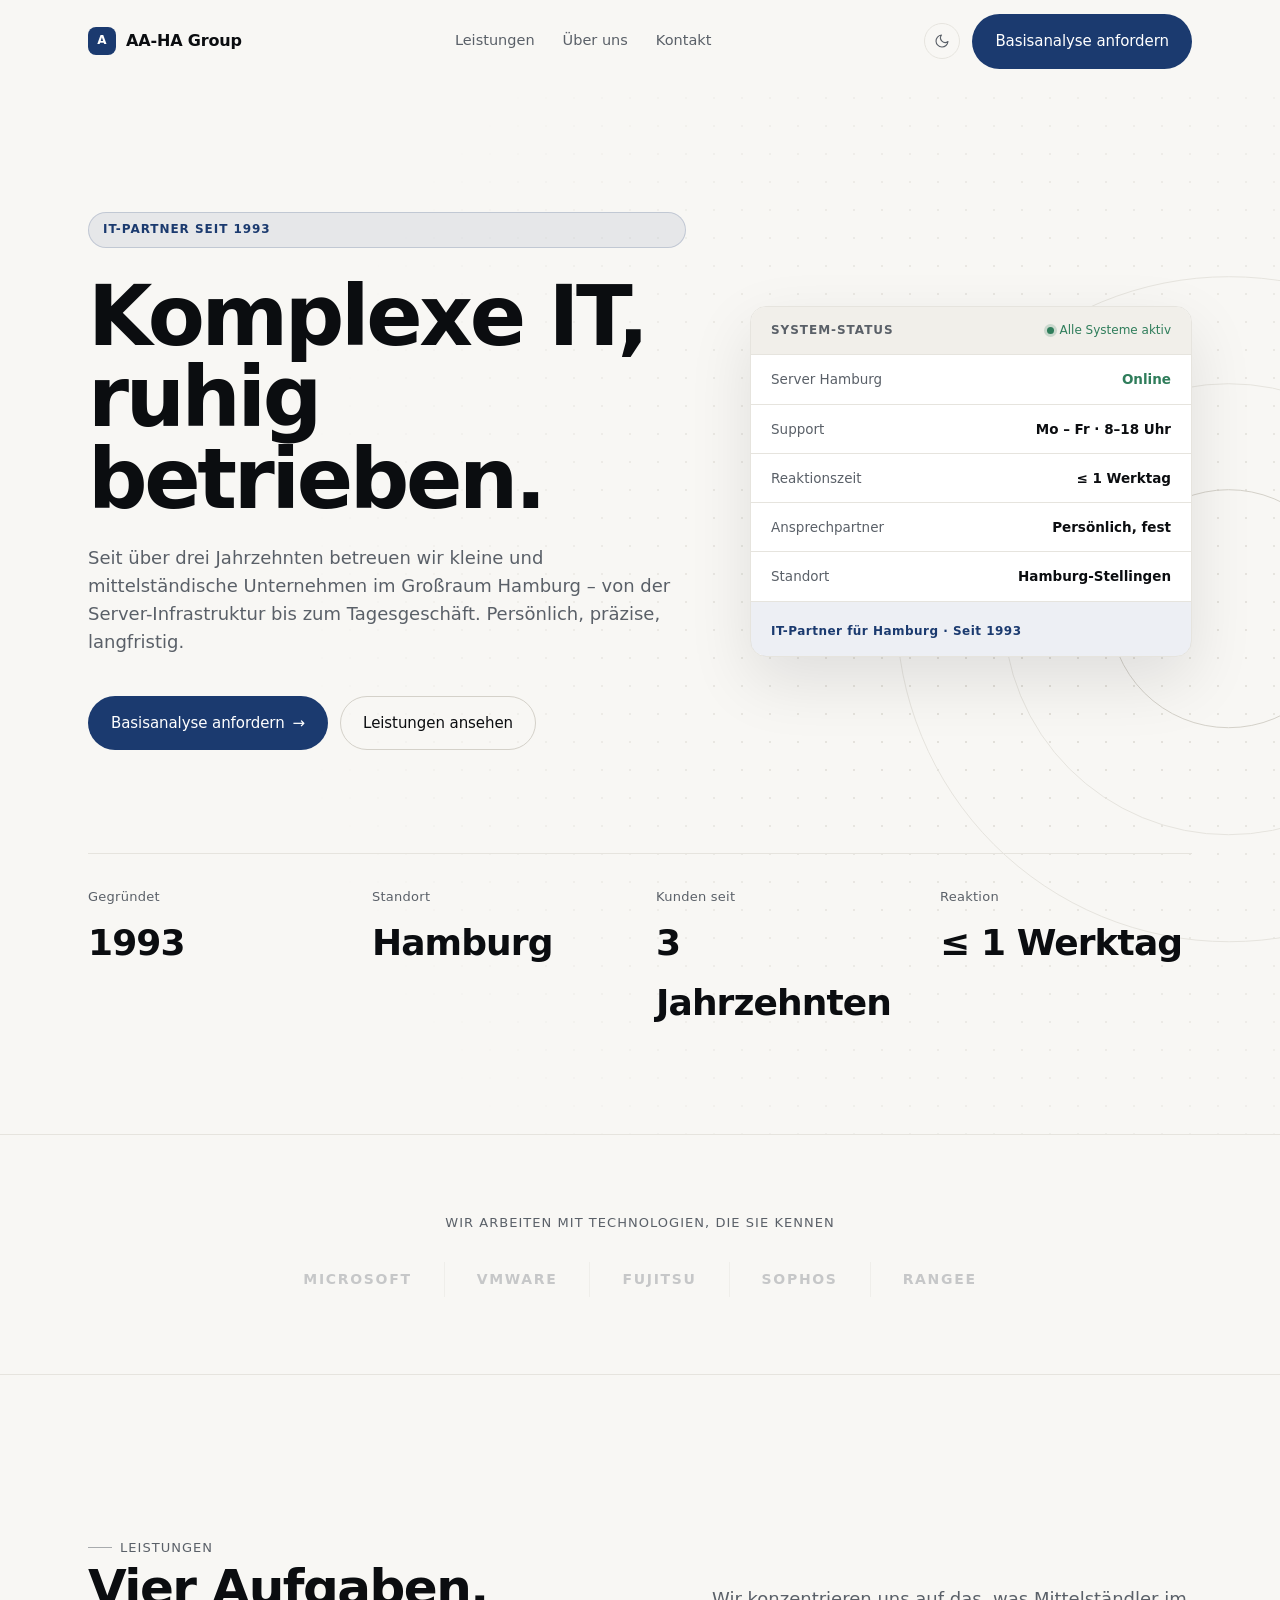
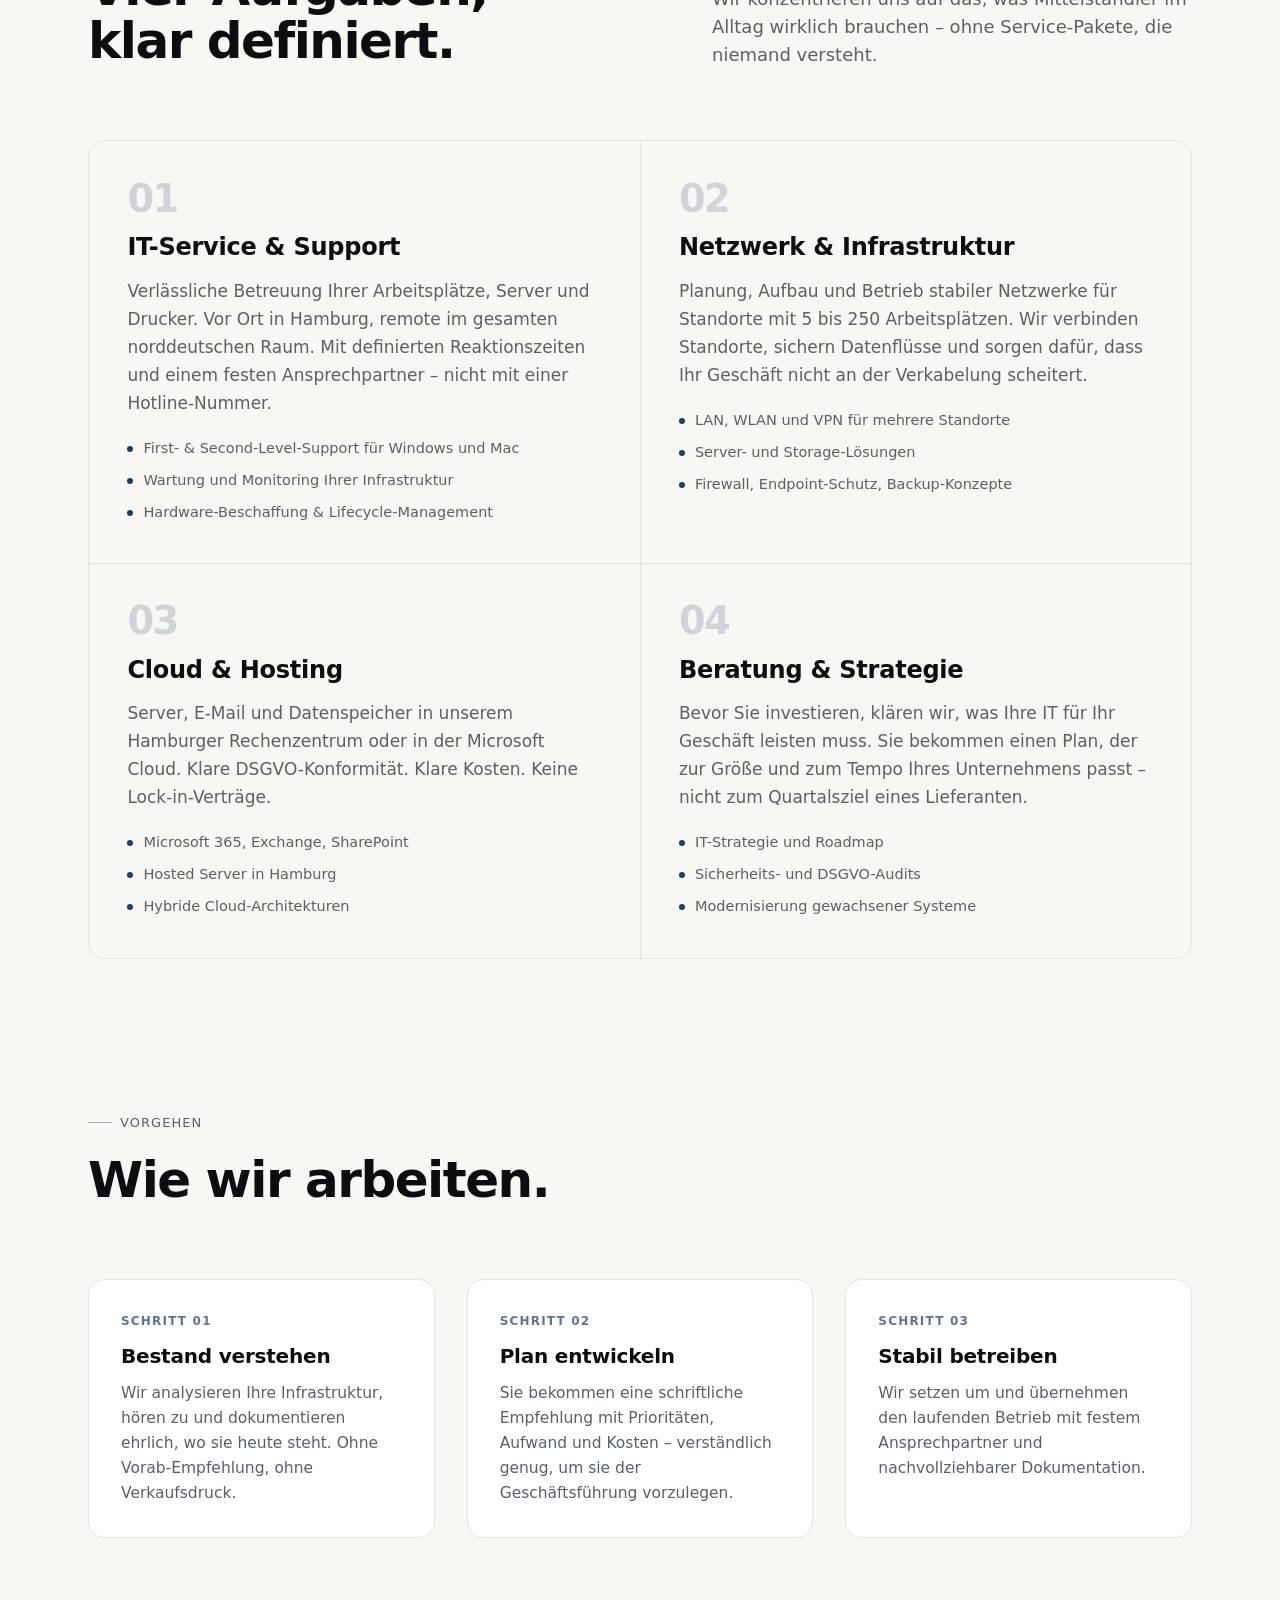
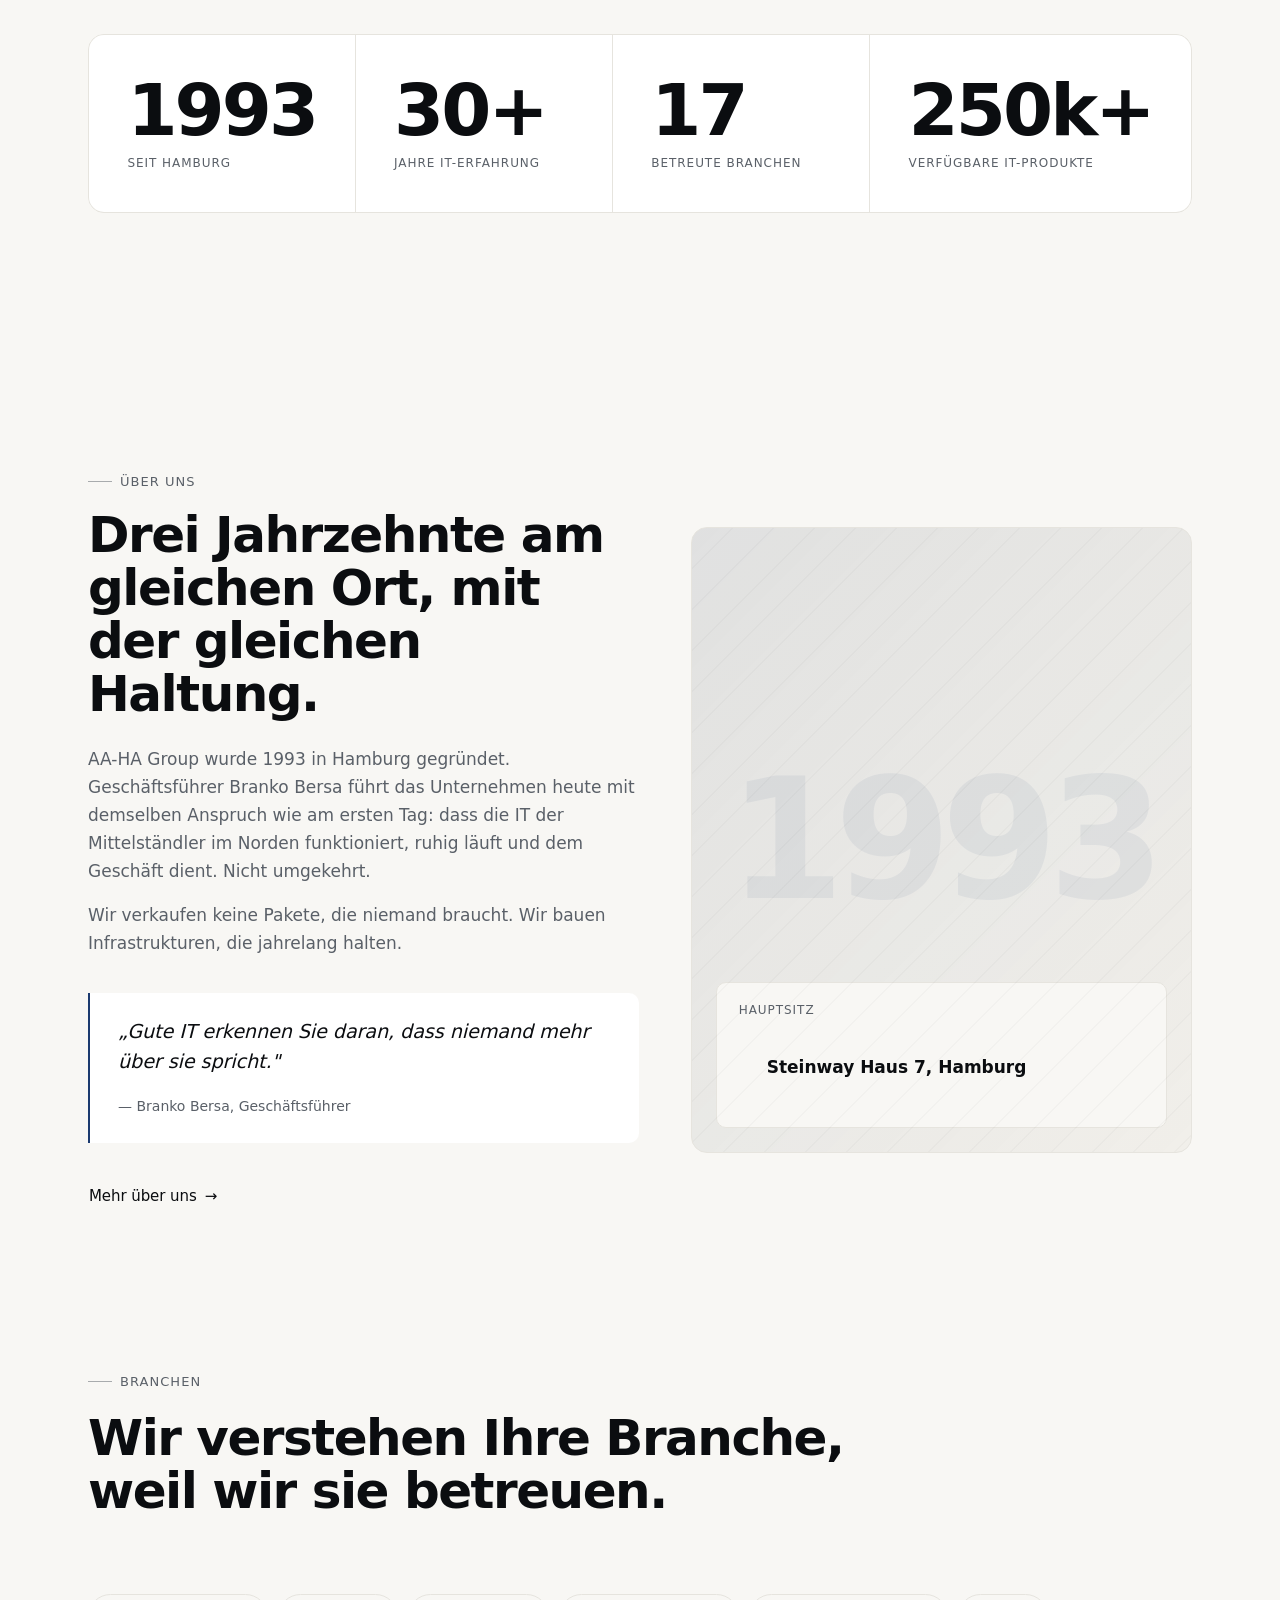
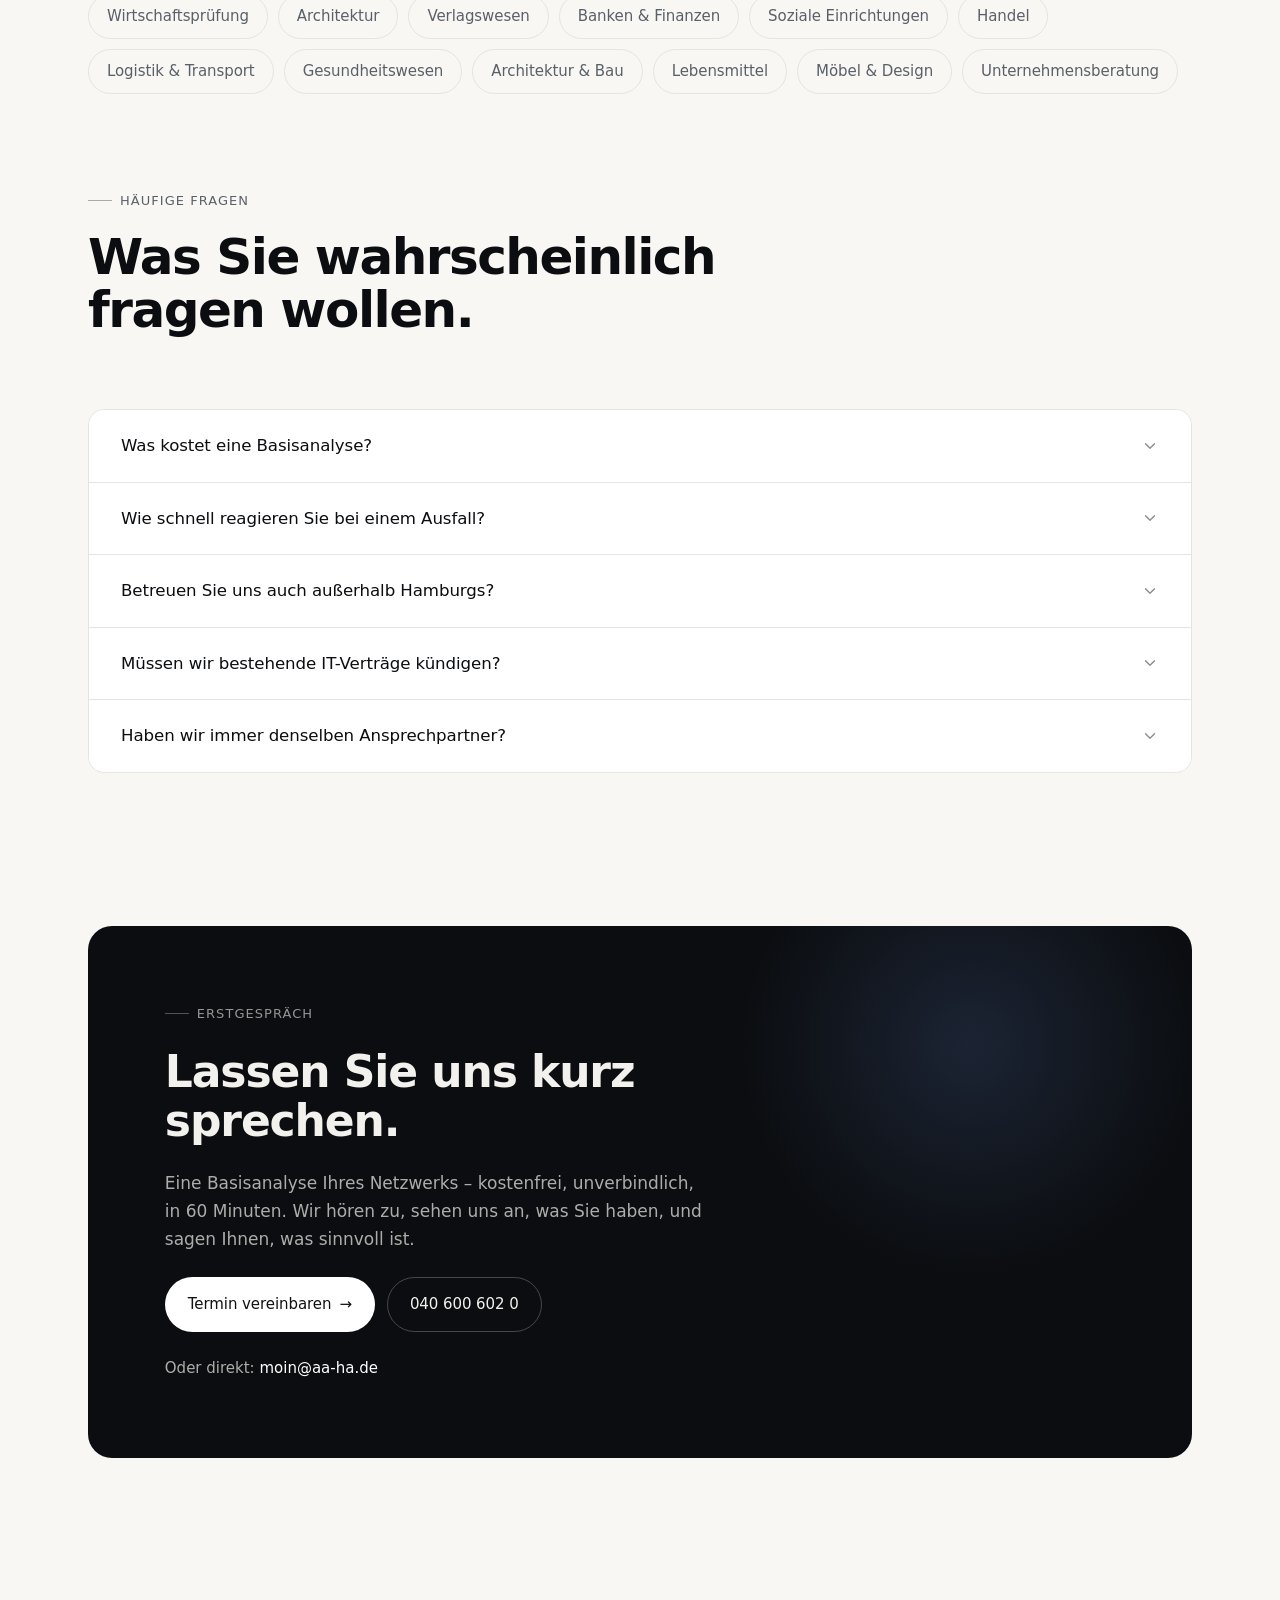
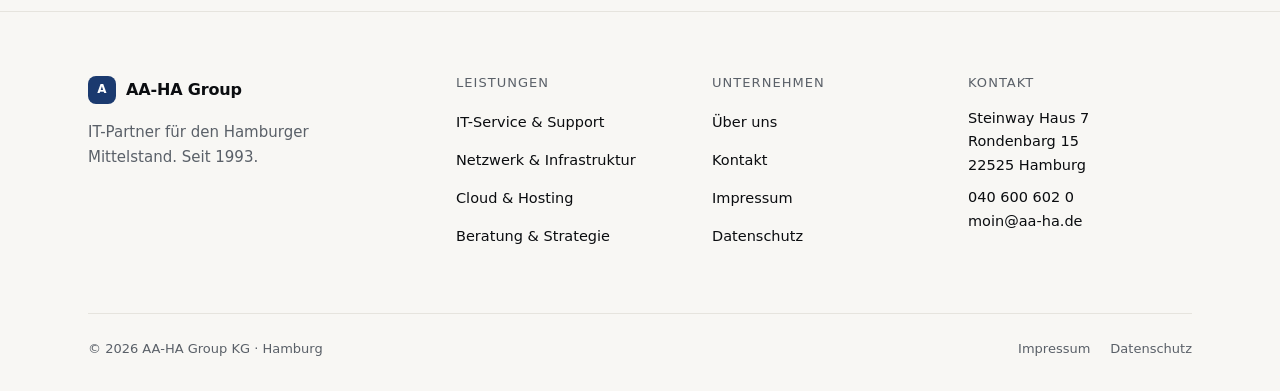
==== commit af7e91aa: "chore: commit current website state as baseline before M1-M9 redesign Existing work includes: hero s" ====
--- a/index.html
+++ b/index.html
@@ -71,13 +71,53 @@
 
 <!-- ============== HERO ============== -->
 <section class="hero">
-  <div class="container">
-    <p class="eyebrow hero-eyebrow" data-reveal>IT-Partner seit 1993</p>
-    <h1 class="display" data-reveal data-reveal-delay="1">Komplexe IT,<br/>ruhig betrieben.</h1>
-    <p class="lead" data-reveal data-reveal-delay="2">Seit über drei Jahrzehnten betreuen wir kleine und mittelständische Unternehmen im Großraum Hamburg – von der Server-Infrastruktur bis zum Tagesgeschäft. Persönlich, präzise, langfristig.</p>
-    <div class="hero-actions" data-reveal data-reveal-delay="3">
-      <a href="kontakt.html" class="btn btn--primary">Basisanalyse anfordern <span class="arrow" aria-hidden="true">→</span></a>
-      <a href="leistungen.html" class="btn btn--ghost">Leistungen ansehen</a>
+  <div class="hero-rings" aria-hidden="true"></div>
+  <div class="container">
+    <div class="hero-inner">
+      <div class="hero-content">
+        <p class="eyebrow hero-eyebrow" data-reveal>IT-Partner seit 1993</p>
+        <h1 class="display" data-reveal data-reveal-delay="1">Komplexe IT,<br/>ruhig betrieben.</h1>
+        <p class="lead" data-reveal data-reveal-delay="2">Seit über drei Jahrzehnten betreuen wir kleine und mittelständische Unternehmen im Großraum Hamburg – von der Server-Infrastruktur bis zum Tagesgeschäft. Persönlich, präzise, langfristig.</p>
+        <div class="hero-actions" data-reveal data-reveal-delay="3">
+          <a href="kontakt.html" class="btn btn--primary">Basisanalyse anfordern <span class="arrow" aria-hidden="true">→</span></a>
+          <a href="leistungen.html" class="btn btn--ghost">Leistungen ansehen</a>
+        </div>
+      </div>
+
+      <div class="hero-visual" aria-hidden="true" data-reveal data-reveal-delay="2">
+        <div class="hero-card">
+          <div class="hero-card-header">
+            <span class="hero-card-label">System-Status</span>
+            <span class="hero-status-online">
+              <span class="hero-status-dot"></span>
+              Alle Systeme aktiv
+            </span>
+          </div>
+          <div class="hero-card-row">
+            <span class="hero-card-key">Server Hamburg</span>
+            <span class="hero-card-val hero-card-val--ok">Online</span>
+          </div>
+          <div class="hero-card-row">
+            <span class="hero-card-key">Support</span>
+            <span class="hero-card-val">Mo – Fr · 8–18 Uhr</span>
+          </div>
+          <div class="hero-card-row">
+            <span class="hero-card-key">Reaktionszeit</span>
+            <span class="hero-card-val">≤ 1 Werktag</span>
+          </div>
+          <div class="hero-card-row">
+            <span class="hero-card-key">Ansprechpartner</span>
+            <span class="hero-card-val">Persönlich, fest</span>
+          </div>
+          <div class="hero-card-row">
+            <span class="hero-card-key">Standort</span>
+            <span class="hero-card-val">Hamburg-Stellingen</span>
+          </div>
+          <div class="hero-card-footer">
+            <span class="hero-card-footer-text">IT-Partner für Hamburg · Seit 1993</span>
+          </div>
+        </div>
+      </div>
     </div>
 
     <dl class="hero-meta" data-reveal data-reveal-delay="4">
@@ -172,7 +212,7 @@
 </section>
 
 <!-- ============== APPROACH ============== -->
-<section class="section section--tight" id="vorgehen" style="padding-top: 0;">
+<section class="section section--tight section--no-top" id="vorgehen">
   <div class="container">
     <div class="section-header">
       <p class="eyebrow" data-reveal>Vorgehen</p>
@@ -199,7 +239,7 @@
 </section>
 
 <!-- ============== NUMBERS ============== -->
-<section class="section section--tight" style="padding-top: 0;">
+<section class="section section--tight section--no-top">
   <div class="container">
     <dl class="numbers" data-reveal>
       <div class="number">
@@ -235,11 +275,12 @@
           <p>„Gute IT erkennen Sie daran, dass niemand mehr über sie spricht."</p>
           <cite>— Branko Bersa, Geschäftsführer</cite>
         </div>
-        <div style="margin-top: 32px;">
+        <div class="about-link-row">
           <a href="ueber-uns.html" class="btn btn--text">Mehr über uns <span class="arrow" aria-hidden="true">→</span></a>
         </div>
       </div>
       <div class="about-visual" data-reveal data-reveal-delay="1" aria-hidden="true">
+        <div class="about-visual-year">1993</div>
         <div class="about-visual-inner">
           <span class="label">Hauptsitz</span>
           <span class="value">Steinway Haus 7, Hamburg</span>
@@ -250,7 +291,7 @@
 </section>
 
 <!-- ============== INDUSTRIES ============== -->
-<section class="section section--tight" style="padding-top: 0;">
+<section class="section section--tight section--no-top">
   <div class="container">
     <div class="section-header">
       <p class="eyebrow" data-reveal>Branchen</p>
@@ -273,11 +314,68 @@
   </div>
 </section>
 
+<!-- ============== FAQ ============== -->
+<section class="section section--no-top" id="faq">
+  <div class="container">
+    <div class="section-header">
+      <p class="eyebrow" data-reveal>Häufige Fragen</p>
+      <h2 class="section-title" data-reveal data-reveal-delay="1">Was Sie wahrscheinlich<br/>fragen wollen.</h2>
+    </div>
+    <div class="faq-list" data-reveal>
+      <div class="faq-item">
+        <button class="faq-question" data-faq aria-expanded="false">
+          Was kostet eine Basisanalyse?
+          <svg class="faq-chevron" viewBox="0 0 24 24" fill="none" stroke="currentColor" stroke-width="1.8" stroke-linecap="round" stroke-linejoin="round" aria-hidden="true"><path d="M6 9l6 6 6-6"/></svg>
+        </button>
+        <div class="faq-answer">
+          <div class="faq-answer-inner"><p>Die Basisanalyse Ihres Netzwerks ist vollständig kostenfrei und unverbindlich. Wir kommen zu Ihnen, schauen uns an, was Sie haben, und geben Ihnen eine schriftliche Einschätzung. Ohne Verkaufsdruck, ohne Folgepflicht.</p></div>
+        </div>
+      </div>
+      <div class="faq-item">
+        <button class="faq-question" data-faq aria-expanded="false">
+          Wie schnell reagieren Sie bei einem Ausfall?
+          <svg class="faq-chevron" viewBox="0 0 24 24" fill="none" stroke="currentColor" stroke-width="1.8" stroke-linecap="round" stroke-linejoin="round" aria-hidden="true"><path d="M6 9l6 6 6-6"/></svg>
+        </button>
+        <div class="faq-answer">
+          <div class="faq-answer-inner"><p>Unsere definierten Reaktionszeiten liegen je nach Service-Stufe bei einer Stunde bis zum nächsten Werktag. Kritische Ausfälle priorisieren wir bevorzugt. Sie erreichen uns telefonisch werktags von 8 bis 18 Uhr – und sprechen mit einem Menschen, nicht mit einem Ticket-System.</p></div>
+        </div>
+      </div>
+      <div class="faq-item">
+        <button class="faq-question" data-faq aria-expanded="false">
+          Betreuen Sie uns auch außerhalb Hamburgs?
+          <svg class="faq-chevron" viewBox="0 0 24 24" fill="none" stroke="currentColor" stroke-width="1.8" stroke-linecap="round" stroke-linejoin="round" aria-hidden="true"><path d="M6 9l6 6 6-6"/></svg>
+        </button>
+        <div class="faq-answer">
+          <div class="faq-answer-inner"><p>Vor-Ort-Service leisten wir in Hamburg und dem norddeutschen Raum. Remote-Support und Beratung bieten wir deutschlandweit an. Wenn Sie mehrere Standorte haben, sprechen Sie uns einfach an – wir klären das gemeinsam im Erstgespräch.</p></div>
+        </div>
+      </div>
+      <div class="faq-item">
+        <button class="faq-question" data-faq aria-expanded="false">
+          Müssen wir bestehende IT-Verträge kündigen?
+          <svg class="faq-chevron" viewBox="0 0 24 24" fill="none" stroke="currentColor" stroke-width="1.8" stroke-linecap="round" stroke-linejoin="round" aria-hidden="true"><path d="M6 9l6 6 6-6"/></svg>
+        </button>
+        <div class="faq-answer">
+          <div class="faq-answer-inner"><p>Nein. Wir arbeiten mit dem, was Sie haben, und integrieren uns in bestehende Strukturen. Wenn ein Wechsel sinnvoll wäre, sagen wir Ihnen das – aber wir empfehlen keinen Wechsel, nur um selbst mehr zu liefern.</p></div>
+        </div>
+      </div>
+      <div class="faq-item">
+        <button class="faq-question" data-faq aria-expanded="false">
+          Haben wir immer denselben Ansprechpartner?
+          <svg class="faq-chevron" viewBox="0 0 24 24" fill="none" stroke="currentColor" stroke-width="1.8" stroke-linecap="round" stroke-linejoin="round" aria-hidden="true"><path d="M6 9l6 6 6-6"/></svg>
+        </button>
+        <div class="faq-answer">
+          <div class="faq-answer-inner"><p>Ja. Das ist unser wichtigstes Versprechen. Sie haben einen festen Ansprechpartner, der Ihre Infrastruktur kennt, Ihre Geschichte kennt und Ihre Anforderungen kennt. Kein anonymes Helpdesk, keine zufälligen Tickets.</p></div>
+        </div>
+      </div>
+    </div>
+  </div>
+</section>
+
 <!-- ============== CTA ============== -->
-<section class="section" style="padding-top: 0;">
+<section class="section section--no-top">
   <div class="container">
     <div class="cta" data-reveal>
-      <p class="eyebrow" style="color: rgba(242,241,237,0.6);">Erstgespräch</p>
+      <p class="eyebrow">Erstgespräch</p>
       <h2>Lassen Sie uns kurz sprechen.</h2>
       <p>Eine Basisanalyse Ihres Netzwerks – kostenfrei, unverbindlich, in 60 Minuten. Wir hören zu, sehen uns an, was Sie haben, und sagen Ihnen, was sinnvoll ist.</p>
       <div class="cta-actions">
--- a/assets/style.css
+++ b/assets/style.css
@@ -38,6 +38,8 @@
 
   --font-sans: 'Inter', -apple-system, BlinkMacSystemFont, 'SF Pro Text', 'Helvetica Neue', system-ui, sans-serif;
 
+  --surface-ink: #0E1014;
+
   color-scheme: light;
 }
 
@@ -68,7 +70,7 @@
 body {
   font-family: var(--font-sans);
   font-size: 17px;
-  line-height: 1.6;
+  line-height: 1.65;
   color: var(--text);
   background: var(--bg);
   -webkit-font-smoothing: antialiased;
@@ -85,6 +87,11 @@
 h1, h2, h3, h4, h5 { font-weight: 600; letter-spacing: -0.02em; line-height: 1.1; color: var(--text); }
 h3, h4, h5 { letter-spacing: -0.01em; }
 ::selection { background: var(--accent); color: #fff; }
+:focus-visible {
+  outline: 2px solid var(--accent);
+  outline-offset: 3px;
+  border-radius: var(--radius-sm);
+}
 
 /* ---------- Layout ---------- */
 .container {
@@ -116,16 +123,17 @@
 }
 
 h1.display {
-  font-size: clamp(40px, 6vw, 76px);
-  line-height: 1.04;
+  font-size: clamp(44px, 6.5vw, 96px);
+  line-height: 0.98;
+  letter-spacing: -0.04em;
+  font-weight: 800;
+  max-width: 16ch;
+}
+h2.section-title {
+  font-size: clamp(30px, 4vw, 50px);
+  line-height: 1.06;
   letter-spacing: -0.03em;
-  font-weight: 600;
-  max-width: 18ch;
-}
-h2.section-title {
-  font-size: clamp(30px, 4vw, 48px);
-  line-height: 1.08;
-  letter-spacing: -0.025em;
+  font-weight: 700;
   max-width: 22ch;
 }
 h3.card-title {
@@ -249,7 +257,20 @@
   font-weight: 500;
   transition: color var(--dur-fast) var(--ease);
 }
-.nav-links a:hover, .nav-links a.is-active { color: var(--text); }
+.nav-links a:hover { color: var(--text); }
+.nav-links a.is-active {
+  color: var(--text);
+  position: relative;
+}
+.nav-links a.is-active::after {
+  content: '';
+  position: absolute;
+  bottom: -4px;
+  left: 0; right: 0;
+  height: 1.5px;
+  background: var(--accent);
+  border-radius: 2px;
+}
 .nav-actions { display: flex; align-items: center; gap: 12px; }
 .theme-toggle {
   width: 36px;
@@ -287,7 +308,6 @@
   display: grid;
   gap: 32px;
 }
-.hero-eyebrow { margin-bottom: 24px; }
 .hero h1 { margin-bottom: 24px; }
 .hero .lead { margin-bottom: 40px; }
 .hero-actions { display: flex; flex-wrap: wrap; gap: 12px; }
@@ -307,24 +327,165 @@
   letter-spacing: 0.02em;
 }
 .hero-meta-item dd {
-  font-size: clamp(20px, 2.4vw, 28px);
-  font-weight: 600;
-  letter-spacing: -0.02em;
-}
-
-/* Subtle background ornament */
+  font-size: clamp(22px, 3vw, 36px);
+  font-weight: 700;
+  letter-spacing: -0.025em;
+}
+
+/* Dot grid – technical precision signal */
 .hero::before {
   content: '';
   position: absolute;
-  top: -20%;
-  right: -10%;
-  width: 60%;
-  height: 80%;
-  background: radial-gradient(closest-side, var(--accent-soft), transparent 70%);
+  inset: 0;
+  background-image: radial-gradient(circle, var(--border-strong) 1.5px, transparent 1.5px);
+  background-size: 28px 28px;
   pointer-events: none;
   z-index: 0;
+  mask-image: radial-gradient(ellipse 80% 100% at 80% 50%, rgba(0,0,0,0.75) 0%, transparent 72%);
+  -webkit-mask-image: radial-gradient(ellipse 80% 100% at 80% 50%, rgba(0,0,0,0.75) 0%, transparent 72%);
+}
+[data-theme="dark"] .hero::before {
+  background-image: radial-gradient(circle, rgba(255,255,255,0.13) 1.5px, transparent 1.5px);
 }
 .hero > .container { position: relative; z-index: 1; }
+
+/* Concentric arcs – emerge from right edge, desktop only */
+.hero-rings {
+  position: absolute;
+  right: -22%;
+  top: 50%;
+  transform: translateY(-50%);
+  width: 52vw;
+  height: 52vw;
+  max-width: 680px;
+  max-height: 680px;
+  border-radius: 50%;
+  border: 1px solid var(--border);
+  pointer-events: none;
+  z-index: 0;
+}
+.hero-rings::before {
+  content: '';
+  position: absolute;
+  inset: 16%;
+  border-radius: 50%;
+  border: 1px solid var(--border);
+}
+.hero-rings::after {
+  content: '';
+  position: absolute;
+  inset: 32%;
+  border-radius: 50%;
+  border: 1px solid var(--border-strong);
+}
+@media (max-width: 900px) { .hero-rings { display: none; } }
+
+/* Hero eyebrow override – pill badge */
+.hero-eyebrow {
+  display: inline-flex;
+  align-items: center;
+  gap: 8px;
+  font-size: 12px;
+  font-weight: 600;
+  letter-spacing: 0.08em;
+  text-transform: uppercase;
+  color: var(--accent);
+  background: var(--accent-soft);
+  padding: 7px 14px;
+  border-radius: var(--radius-pill);
+  border: 1px solid rgba(27, 58, 111, 0.18);
+  margin-bottom: 28px;
+}
+.hero-eyebrow::before { display: none; }
+[data-theme="dark"] .hero-eyebrow { border-color: rgba(122, 165, 255, 0.2); }
+
+/* Hero two-column inner */
+.hero-inner {
+  display: grid;
+  grid-template-columns: 1fr;
+  gap: clamp(32px, 5vw, 64px);
+  align-items: center;
+}
+@media (min-width: 960px) {
+  .hero-inner { grid-template-columns: 1.15fr 0.85fr; }
+}
+.hero-content { display: flex; flex-direction: column; }
+
+/* Hero visual – status card */
+.hero-visual {
+  position: relative;
+  z-index: 2;
+}
+@media (max-width: 959px) { .hero-visual { display: none; } }
+
+.hero-card {
+  background: var(--surface);
+  border: 1px solid var(--border);
+  border-radius: var(--radius-lg);
+  overflow: hidden;
+  box-shadow: var(--shadow-lg);
+}
+.hero-card-header {
+  display: flex;
+  align-items: center;
+  justify-content: space-between;
+  padding: 14px 20px;
+  background: var(--surface-2);
+  border-bottom: 1px solid var(--border);
+  gap: 12px;
+}
+.hero-card-label {
+  font-size: 12px;
+  font-weight: 600;
+  letter-spacing: 0.08em;
+  text-transform: uppercase;
+  color: var(--text-muted);
+}
+.hero-status-online {
+  display: flex;
+  align-items: center;
+  gap: 6px;
+  font-size: 12px;
+  font-weight: 500;
+  color: var(--success);
+}
+.hero-status-dot {
+  width: 7px;
+  height: 7px;
+  border-radius: 50%;
+  background: var(--success);
+  box-shadow: 0 0 0 3px rgba(47, 125, 91, 0.2);
+}
+.hero-card-row {
+  display: flex;
+  align-items: center;
+  justify-content: space-between;
+  padding: 13px 20px;
+  border-bottom: 1px solid var(--border);
+  gap: 16px;
+}
+.hero-card-row:last-child { border-bottom: 0; }
+.hero-card-key {
+  font-size: 13.5px;
+  color: var(--text-muted);
+}
+.hero-card-val {
+  font-size: 13.5px;
+  font-weight: 600;
+  color: var(--text);
+  text-align: right;
+}
+.hero-card-val--ok { color: var(--success); }
+.hero-card-footer {
+  padding: 13px 20px;
+  background: var(--accent-soft);
+}
+.hero-card-footer-text {
+  font-size: 12px;
+  font-weight: 600;
+  letter-spacing: 0.04em;
+  color: var(--accent);
+}
 
 /* ---------- Trust bar ---------- */
 .trust { padding-block: clamp(48px, 6vw, 80px); border-top: 1px solid var(--border); border-bottom: 1px solid var(--border); }
@@ -341,15 +502,20 @@
   flex-wrap: wrap;
   justify-content: center;
   align-items: center;
-  gap: clamp(28px, 5vw, 64px);
+  gap: 0;
   color: var(--text-subtle);
 }
 .trust-list span {
-  font-size: clamp(15px, 1.4vw, 18px);
-  font-weight: 600;
-  letter-spacing: 0.02em;
-  opacity: 0.8;
+  font-size: clamp(12px, 1.1vw, 14px);
+  font-weight: 700;
+  letter-spacing: 0.12em;
+  text-transform: uppercase;
+  opacity: 0.45;
+  padding: 6px clamp(16px, 2.5vw, 36px);
   transition: opacity var(--dur) var(--ease), color var(--dur) var(--ease);
+}
+.trust-list span + span {
+  border-left: 1px solid var(--border);
 }
 .trust-list span:hover { opacity: 1; color: var(--text); }
 
@@ -386,19 +552,36 @@
 }
 .service {
   background: var(--bg);
-  padding: clamp(28px, 3vw, 40px);
+  padding: clamp(28px, 3vw, 44px);
   display: flex;
   flex-direction: column;
   gap: 16px;
   transition: background var(--dur) var(--ease);
+  position: relative;
+  overflow: hidden;
+}
+.service::after {
+  content: '';
+  position: absolute;
+  top: 0; left: 0; right: 0;
+  height: 2px;
+  background: var(--accent);
+  transform: scaleX(0);
+  transform-origin: left;
+  transition: transform var(--dur) var(--ease);
 }
 .service:hover { background: var(--surface); }
+.service:hover::after { transform: scaleX(1); }
 .service-num {
-  font-size: 13px;
-  letter-spacing: 0.06em;
-  color: var(--text-subtle);
+  font-size: clamp(28px, 3vw, 44px);
+  font-weight: 800;
+  letter-spacing: -0.04em;
+  line-height: 1;
+  color: var(--accent);
+  opacity: 0.18;
   font-variant-numeric: tabular-nums;
 }
+[data-theme="dark"] .service-num { opacity: 0.35; }
 .service-title {
   font-size: clamp(20px, 2vw, 24px);
   font-weight: 600;
@@ -440,7 +623,7 @@
   .approach-grid { grid-template-columns: repeat(3, 1fr); gap: 32px; }
 }
 .step {
-  padding: clamp(24px, 2.5vw, 32px);
+  padding: clamp(24px, 2.5vw, 36px);
   background: var(--surface);
   border: 1px solid var(--border);
   border-radius: var(--radius-lg);
@@ -448,15 +631,29 @@
   flex-direction: column;
   gap: 14px;
   position: relative;
-  transition: border-color var(--dur) var(--ease), transform var(--dur) var(--ease);
-}
-.step:hover { border-color: var(--border-strong); transform: translateY(-2px); }
+  transition: border-color var(--dur) var(--ease), transform var(--dur) var(--ease), box-shadow var(--dur) var(--ease);
+  overflow: hidden;
+}
+.step::before {
+  content: '';
+  position: absolute;
+  top: 0; left: 0; right: 0;
+  height: 2px;
+  background: var(--accent);
+  transform: scaleX(0);
+  transform-origin: left;
+  transition: transform var(--dur) var(--ease);
+}
+.step:hover { border-color: var(--border-strong); transform: translateY(-2px); box-shadow: var(--shadow-md); }
+.step:hover::before { transform: scaleX(1); }
 .step-num {
-  font-size: 13px;
-  letter-spacing: 0.08em;
+  font-size: 12px;
+  letter-spacing: 0.1em;
   color: var(--accent);
   font-weight: 600;
   font-variant-numeric: tabular-nums;
+  text-transform: uppercase;
+  opacity: 0.7;
 }
 .step-title { font-size: 20px; font-weight: 600; letter-spacing: -0.01em; }
 .step-text { color: var(--text-muted); font-size: 15.5px; line-height: 1.6; }
@@ -467,28 +664,31 @@
   grid-template-columns: repeat(2, 1fr);
   gap: 1px;
   background: var(--border);
-  border-block: 1px solid var(--border);
+  border: 1px solid var(--border);
+  border-radius: var(--radius-lg);
+  overflow: hidden;
 }
 @media (min-width: 768px) {
   .numbers { grid-template-columns: repeat(4, 1fr); }
 }
 .number {
-  background: var(--bg);
-  padding: clamp(28px, 3vw, 40px);
+  background: var(--surface);
+  padding: clamp(28px, 3vw, 44px);
   display: flex;
   flex-direction: column;
-  gap: 6px;
+  gap: 8px;
 }
 .number dt {
-  font-size: 13px;
-  color: var(--text-muted);
-  letter-spacing: 0.02em;
+  font-size: 12px;
+  color: var(--text-muted);
+  letter-spacing: 0.08em;
+  text-transform: uppercase;
   order: 2;
 }
 .number dd {
-  font-size: clamp(36px, 5vw, 56px);
-  font-weight: 600;
-  letter-spacing: -0.03em;
+  font-size: clamp(48px, 6.5vw, 72px);
+  font-weight: 800;
+  letter-spacing: -0.04em;
   line-height: 1;
   font-variant-numeric: tabular-nums;
   order: 1;
@@ -507,17 +707,19 @@
 .about-text h2 { margin-bottom: 24px; }
 .about-text p { color: var(--text-muted); margin-bottom: 16px; max-width: 56ch; }
 .about-quote {
-  margin-top: 32px;
-  padding-top: 24px;
-  border-top: 1px solid var(--border);
+  margin-top: 36px;
+  padding: 24px 28px;
+  border-left: 2px solid var(--accent);
+  background: var(--surface);
+  border-radius: 0 var(--radius-md) var(--radius-md) 0;
 }
 .about-quote p {
-  font-size: clamp(18px, 1.6vw, 21px);
+  font-size: clamp(17px, 1.5vw, 20px);
   color: var(--text);
   font-style: italic;
   letter-spacing: -0.005em;
-  line-height: 1.5;
-  margin-bottom: 16px;
+  line-height: 1.55;
+  margin-bottom: 14px;
   max-width: 50ch;
 }
 .about-quote cite {
@@ -564,34 +766,101 @@
   font-size: 17px;
   font-weight: 600;
 }
+.about-visual-year {
+  position: absolute;
+  inset: 0;
+  display: flex;
+  align-items: center;
+  justify-content: center;
+  font-size: clamp(96px, 16vw, 168px);
+  font-weight: 800;
+  letter-spacing: -0.06em;
+  color: var(--accent);
+  opacity: 0.06;
+  user-select: none;
+  pointer-events: none;
+  font-variant-numeric: tabular-nums;
+  line-height: 1;
+}
+[data-theme="dark"] .about-visual-year { opacity: 0.15; }
 
 /* ---------- Industries ---------- */
 .industries {
-  display: grid;
-  grid-template-columns: repeat(2, 1fr);
-  gap: 0;
-  border-top: 1px solid var(--border);
-}
-@media (min-width: 700px) { .industries { grid-template-columns: repeat(3, 1fr); } }
-@media (min-width: 1000px) { .industries { grid-template-columns: repeat(4, 1fr); } }
+  display: flex;
+  flex-wrap: wrap;
+  gap: 10px;
+  padding-top: 4px;
+}
 .industry {
-  padding: 20px 4px;
-  border-bottom: 1px solid var(--border);
-  font-size: 16px;
+  padding: 9px 18px;
+  border: 1px solid var(--border);
+  border-radius: var(--radius-pill);
+  font-size: 15px;
   font-weight: 500;
   letter-spacing: -0.005em;
-  display: flex;
-  align-items: center;
-  gap: 12px;
+  color: var(--text-muted);
+  transition: border-color var(--dur) var(--ease), color var(--dur) var(--ease), background var(--dur) var(--ease);
+  display: flex;
+  align-items: center;
+}
+.industry:hover {
+  border-color: var(--accent);
+  color: var(--accent);
+  background: var(--accent-soft);
+}
+.industry::before { display: none; }
+
+/* ---------- FAQ ---------- */
+.faq-list {
+  border: 1px solid var(--border);
+  border-radius: var(--radius-lg);
+  overflow: hidden;
+}
+.faq-item { border-bottom: 1px solid var(--border); }
+.faq-item:last-child { border-bottom: 0; }
+.faq-question {
+  width: 100%;
+  display: flex;
+  align-items: center;
+  justify-content: space-between;
+  gap: 24px;
+  padding: clamp(18px, 2vw, 22px) clamp(20px, 2.5vw, 32px);
+  text-align: left;
+  font-size: clamp(15.5px, 1.3vw, 17px);
+  font-weight: 500;
+  letter-spacing: -0.005em;
   color: var(--text);
-}
-.industry::before {
-  content: '';
-  width: 6px; height: 6px;
-  background: var(--accent);
-  border-radius: 50%;
+  background: var(--surface);
+  transition: background var(--dur) var(--ease), color var(--dur) var(--ease);
+}
+.faq-question:hover { background: var(--surface-2); }
+.faq-question[aria-expanded="true"] { color: var(--accent); }
+.faq-chevron {
+  width: 18px; height: 18px;
   flex-shrink: 0;
-  opacity: 0.7;
+  color: var(--text-subtle);
+  transition: transform 300ms var(--ease), color var(--dur) var(--ease);
+}
+.faq-question[aria-expanded="true"] .faq-chevron {
+  transform: rotate(180deg);
+  color: var(--accent);
+}
+.faq-answer {
+  max-height: 0;
+  overflow: hidden;
+  transition: max-height 360ms cubic-bezier(0.22, 0.61, 0.36, 1);
+  background: var(--surface);
+}
+.faq-answer.is-open { max-height: 400px; }
+.faq-answer-inner {
+  padding: clamp(16px, 1.5vw, 20px) clamp(20px, 2.5vw, 32px) clamp(18px, 2vw, 24px);
+  border-top: 1px solid var(--border);
+}
+.faq-answer-inner p {
+  color: var(--text-muted);
+  font-size: 16px;
+  line-height: 1.65;
+  max-width: 70ch;
 }
 
 /* ---------- CTA block ---------- */
@@ -623,8 +892,10 @@
 }
 .cta p { color: rgba(242, 241, 237, 0.7); max-width: 50ch; }
 .cta-actions { display: flex; flex-wrap: wrap; gap: 12px; align-items: center; }
-.cta .btn--primary { background: #fff; color: var(--text); }
+.cta .btn--primary { background: #fff; color: #111; }
 .cta .btn--primary:hover { background: #F2F1ED; }
+[data-theme="dark"] .cta .btn--primary { background: var(--accent); color: #fff; }
+[data-theme="dark"] .cta .btn--primary:hover { background: var(--accent-hover); }
 .cta .btn--ghost { color: #F2F1ED; border-color: rgba(242,241,237,0.25); }
 .cta .btn--ghost:hover { background: rgba(255,255,255,0.06); border-color: rgba(242,241,237,0.5); }
 .cta .phone {
@@ -684,13 +955,30 @@
 .page-hero {
   padding-block: clamp(96px, 12vw, 140px) clamp(48px, 6vw, 80px);
   border-bottom: 1px solid var(--border);
-}
+  position: relative;
+  overflow: hidden;
+}
+.page-hero::before {
+  content: '';
+  position: absolute;
+  inset: 0;
+  background-image: radial-gradient(circle, var(--border-strong) 1px, transparent 1px);
+  background-size: 32px 32px;
+  pointer-events: none;
+  z-index: 0;
+  mask-image: radial-gradient(ellipse 70% 100% at 90% 50%, rgba(0,0,0,0.4) 0%, transparent 60%);
+  -webkit-mask-image: radial-gradient(ellipse 70% 100% at 90% 50%, rgba(0,0,0,0.4) 0%, transparent 60%);
+}
+[data-theme="dark"] .page-hero::before {
+  background-image: radial-gradient(circle, rgba(255,255,255,0.08) 1px, transparent 1px);
+}
+.page-hero > .container { position: relative; z-index: 1; }
 .page-hero .eyebrow { margin-bottom: 24px; }
 .page-hero h1 {
   font-size: clamp(36px, 5vw, 60px);
-  letter-spacing: -0.025em;
-  line-height: 1.05;
-  font-weight: 600;
+  letter-spacing: -0.028em;
+  line-height: 1.03;
+  font-weight: 700;
   max-width: 18ch;
   margin-bottom: 24px;
 }
@@ -747,7 +1035,7 @@
 
 /* ---------- Über uns page ---------- */
 .about-rich p { color: var(--text-muted); margin-bottom: 16px; max-width: 64ch; font-size: 17px; }
-.about-rich h3 { margin-block: 32px 16px; font-size: 22px; }
+.about-rich h3 { margin-block: clamp(48px, 5vw, 64px) 16px; font-size: 22px; }
 .values {
   display: grid;
   grid-template-columns: 1fr;
@@ -778,12 +1066,11 @@
 }
 @media (min-width: 700px) { .team-row { grid-template-columns: 200px 1fr; } }
 .team-portrait {
-  aspect-ratio: 1;
+  aspect-ratio: 2 / 3;
   border-radius: var(--radius-md);
-  background:
-    linear-gradient(135deg, var(--accent-soft), transparent),
-    var(--surface-2);
-  border: 1px solid var(--border);
+  background: var(--surface-2);
+  border: 1px solid var(--border);
+  overflow: hidden;
   display: flex;
   align-items: center;
   justify-content: center;
@@ -791,6 +1078,13 @@
   font-weight: 600;
   color: var(--accent);
   letter-spacing: -0.04em;
+}
+.team-portrait img {
+  width: 100%;
+  height: 100%;
+  object-fit: cover;
+  object-position: center top;
+  display: block;
 }
 .team-info .role { font-size: 13px; color: var(--text-muted); letter-spacing: 0.04em; text-transform: uppercase; margin-bottom: 8px; }
 .team-info h3 { font-size: 24px; margin-bottom: 12px; }
@@ -930,6 +1224,18 @@
 }
 .mobile-menu .btn--primary { margin-top: 32px; align-self: flex-start; }
 
+/* ---------- Utilities ---------- */
+.section--no-top { padding-top: 0; }
+.container--narrow { max-width: 820px; }
+.about-link-row { margin-top: 32px; }
+.service-cta { margin-top: 24px; }
+.contact-note { font-size: 16px; font-weight: 400; color: var(--text-muted); max-width: 38ch; }
+.form-link { text-decoration: underline; }
+
+/* CTA eyebrow color – avoids inline style in every HTML file */
+.cta .eyebrow { color: rgba(242, 241, 237, 0.6); }
+[data-theme="dark"] .cta .eyebrow { color: var(--text-muted); }
+
 /* ---------- Print ---------- */
 @media print {
   .site-header, .cta, .site-footer { display: none; }
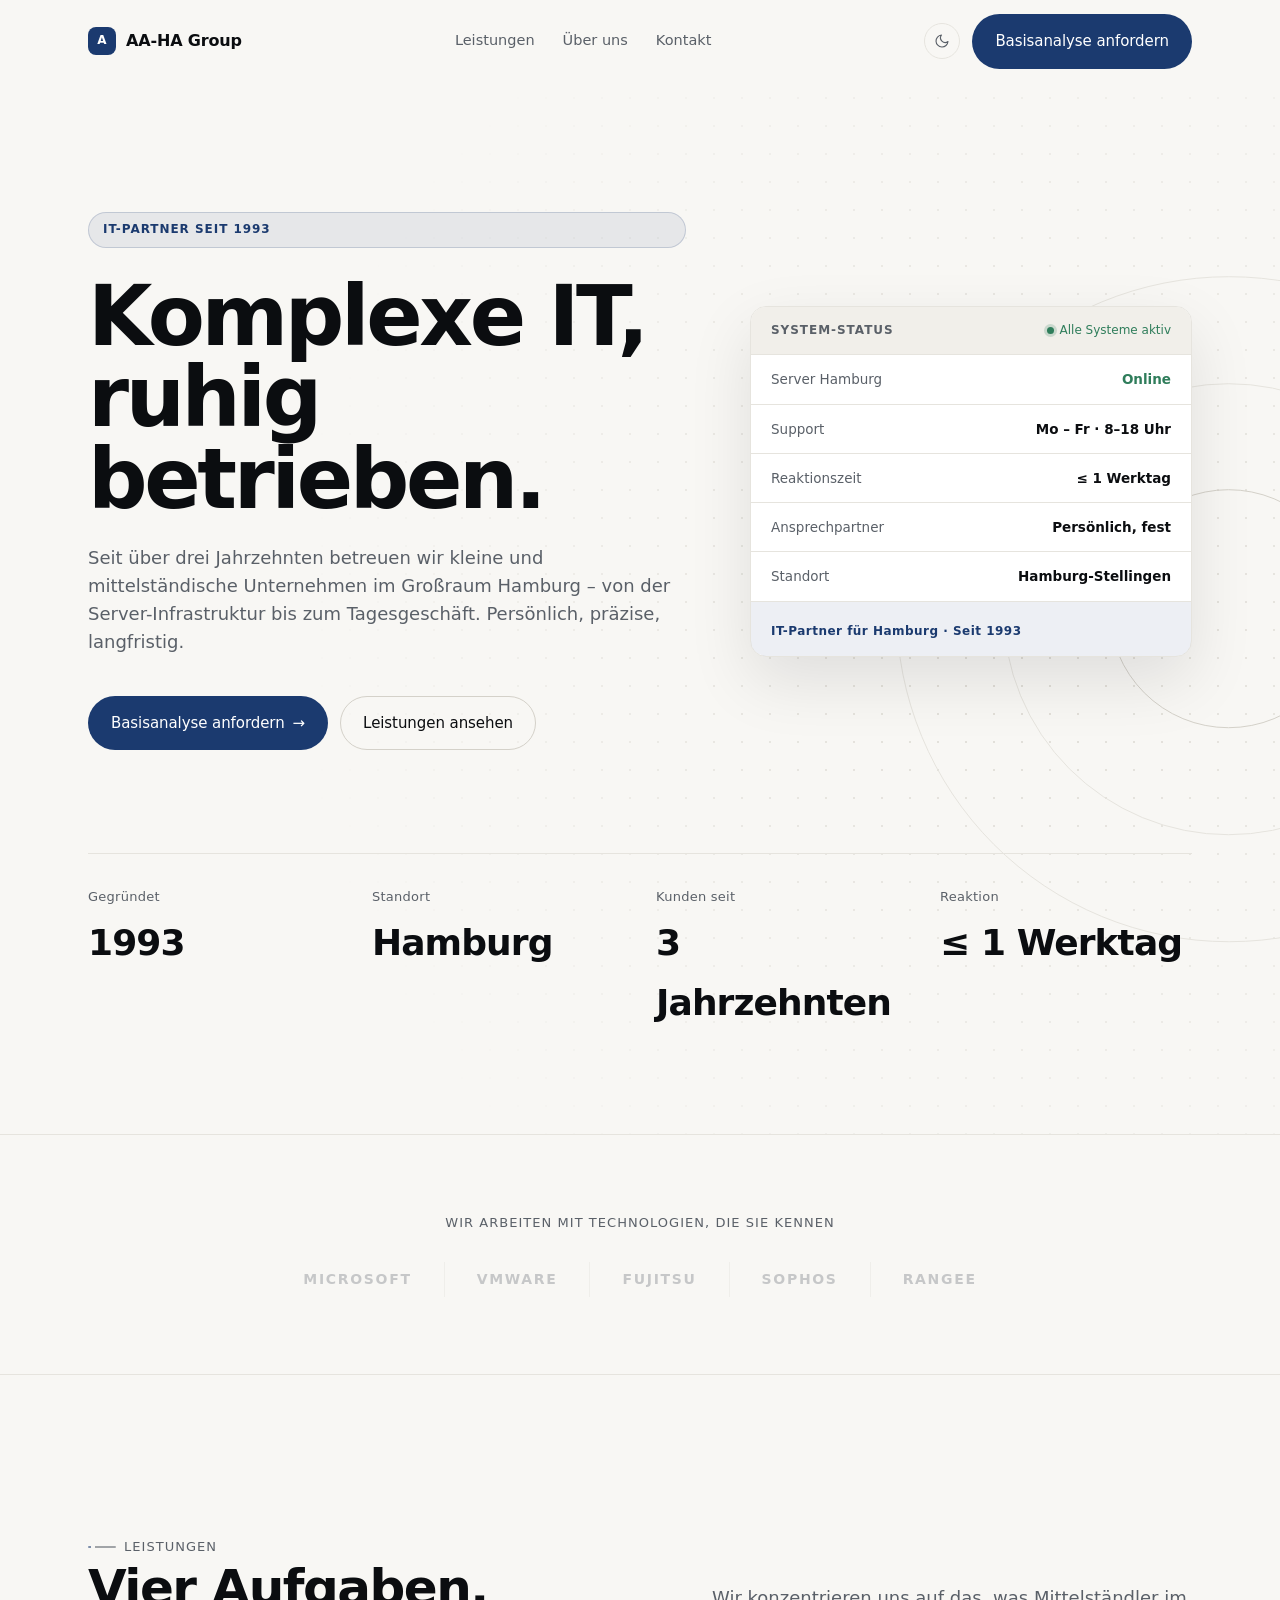
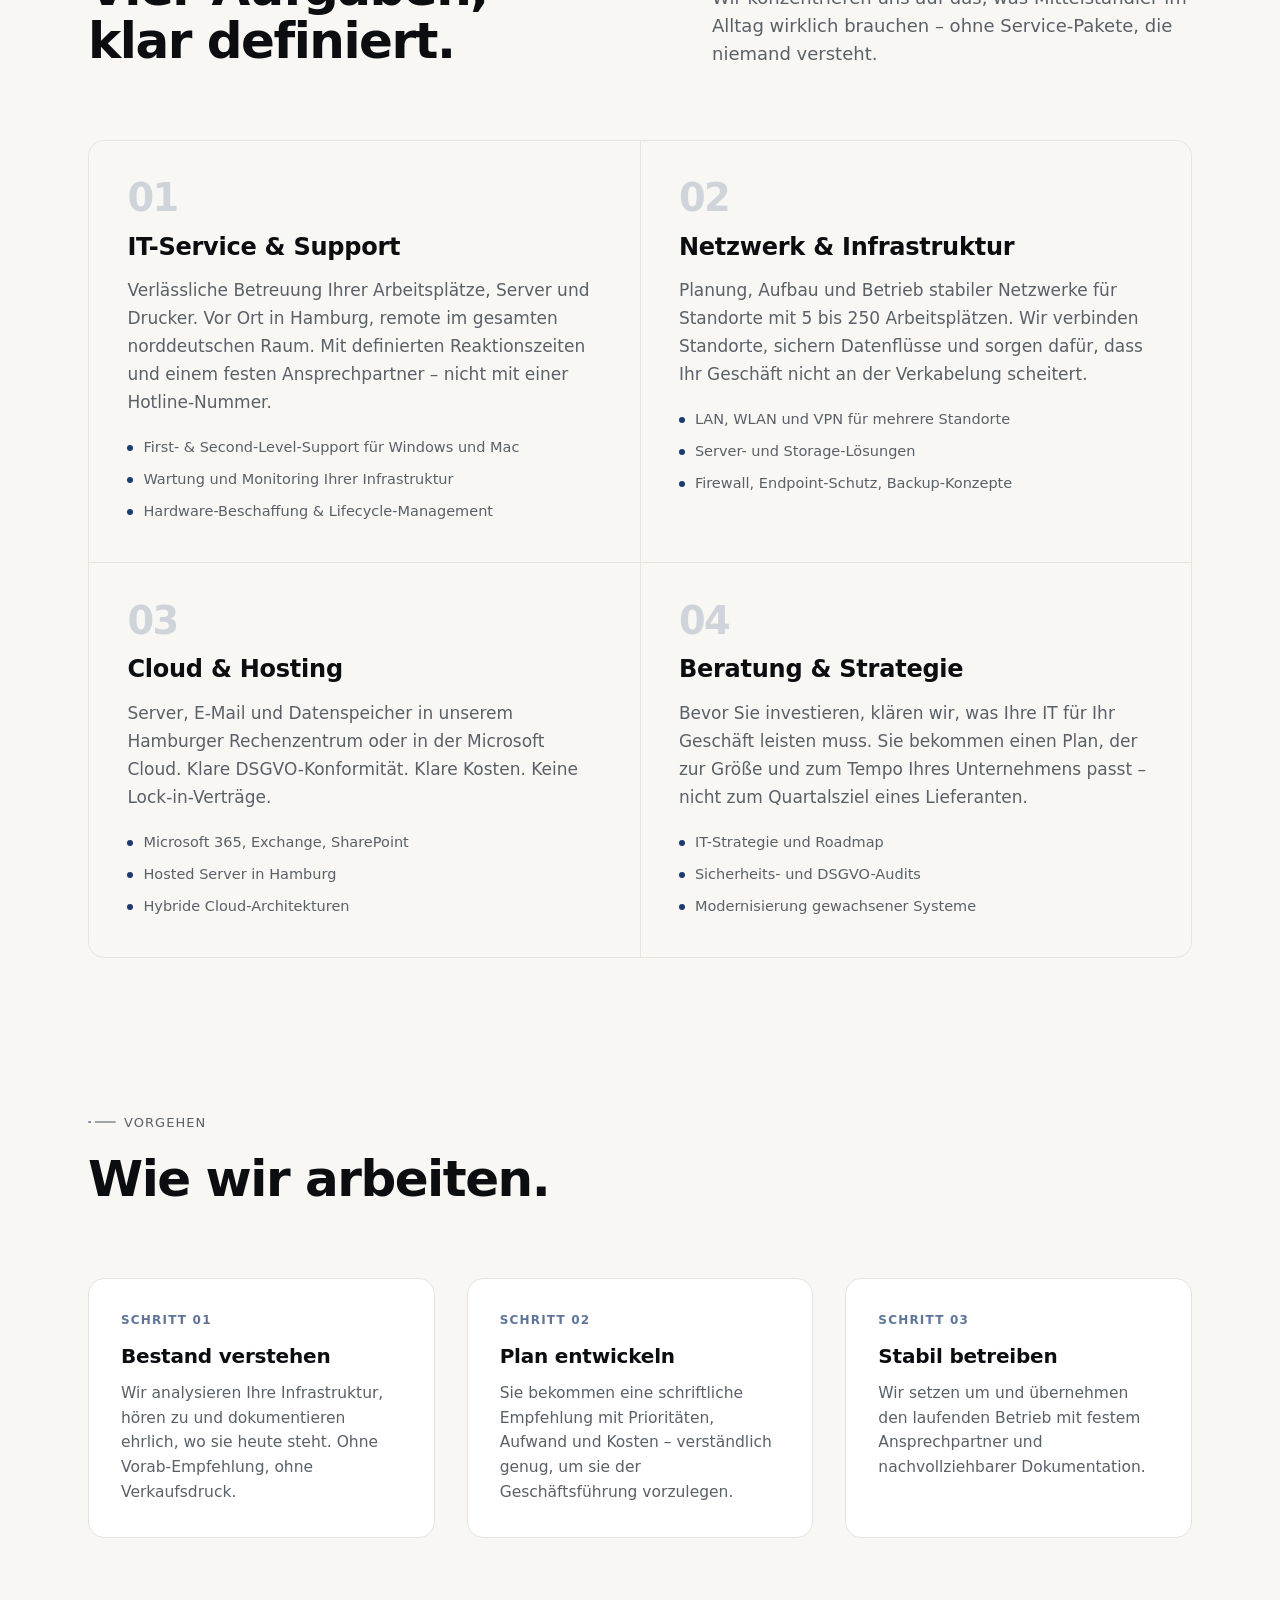
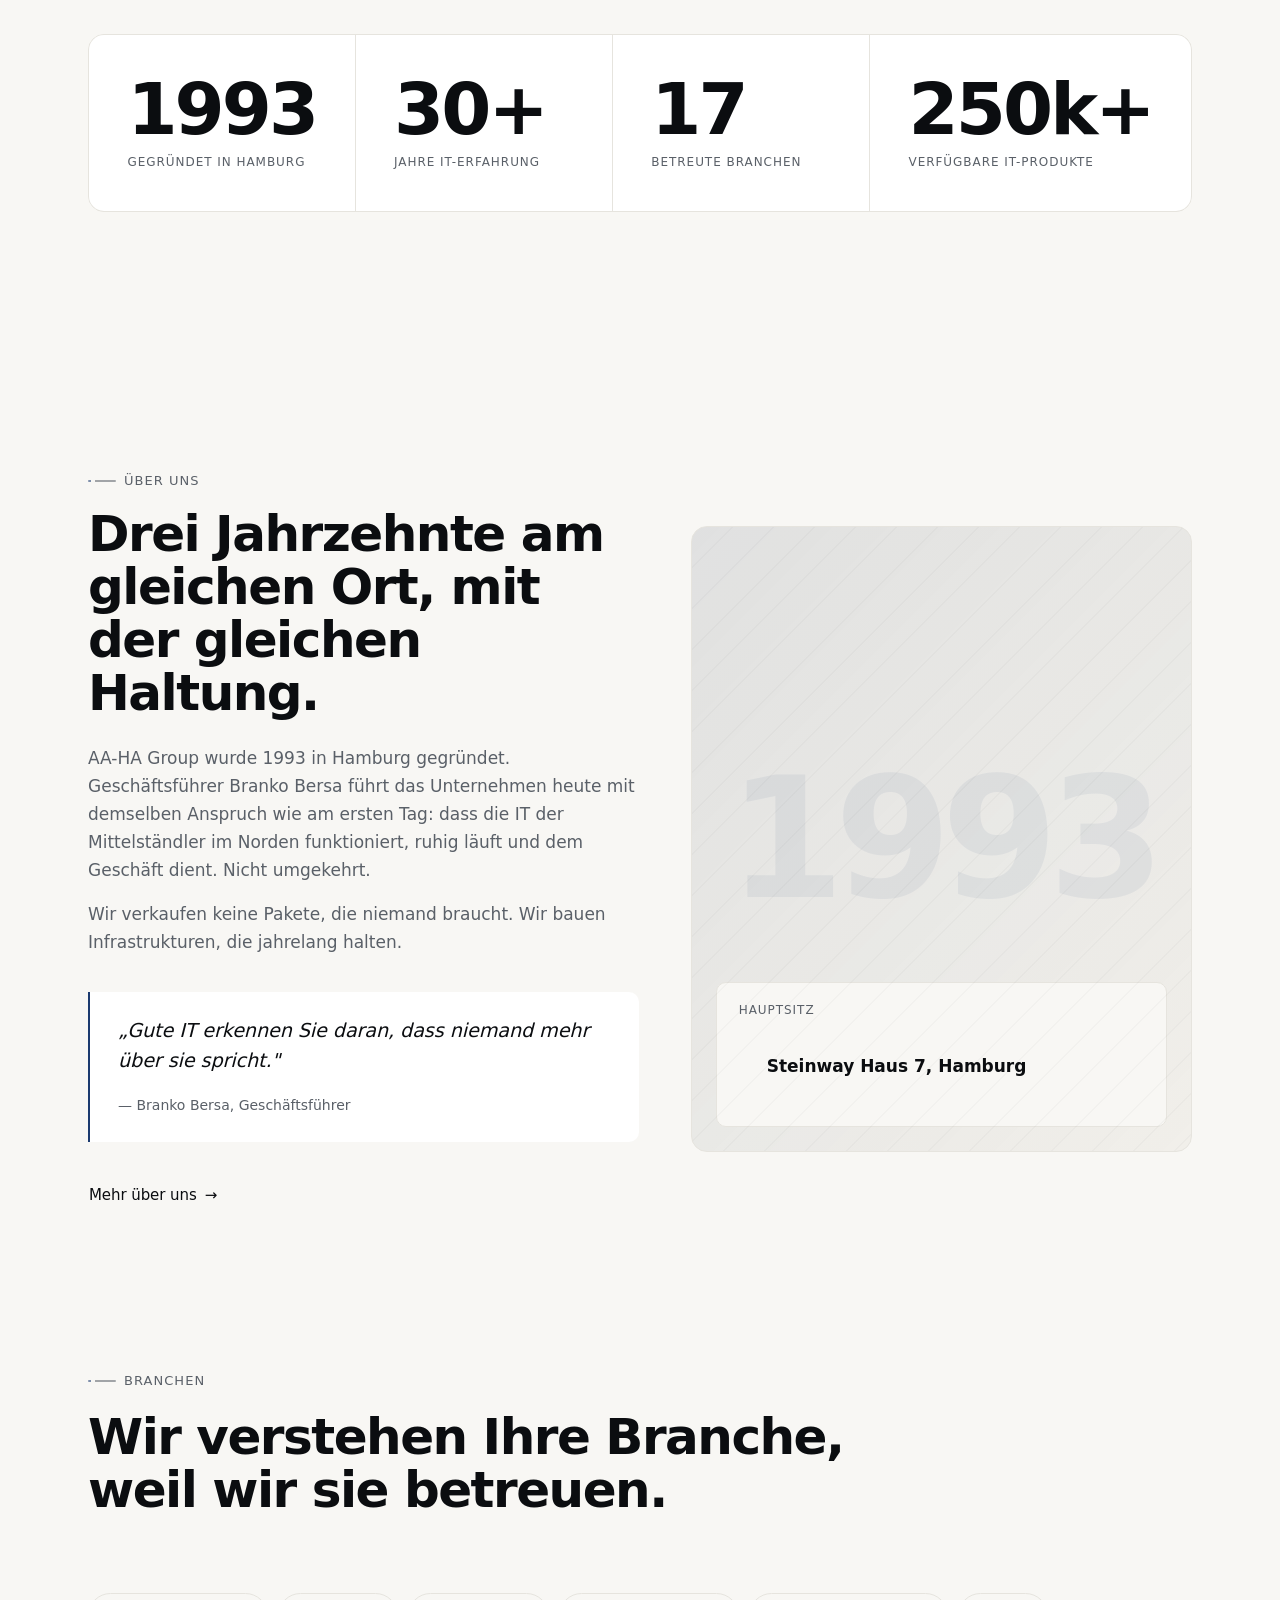
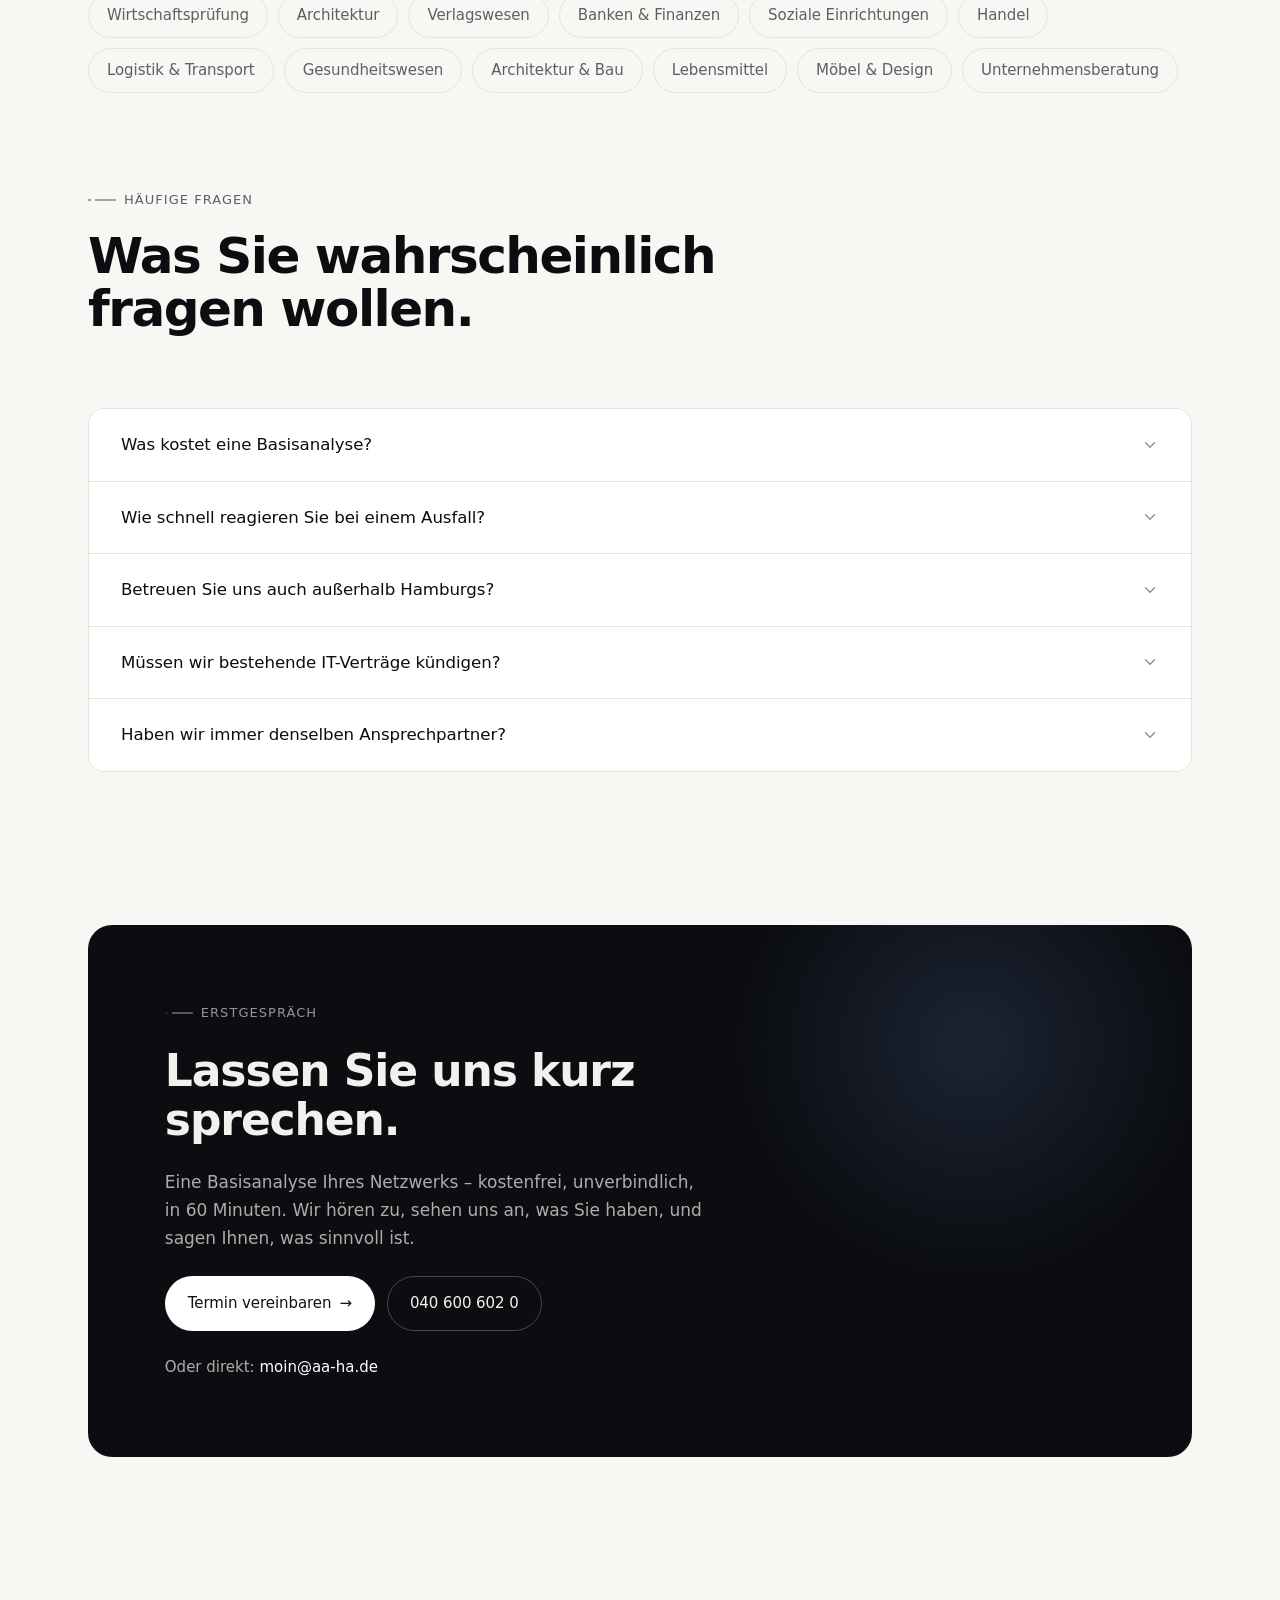
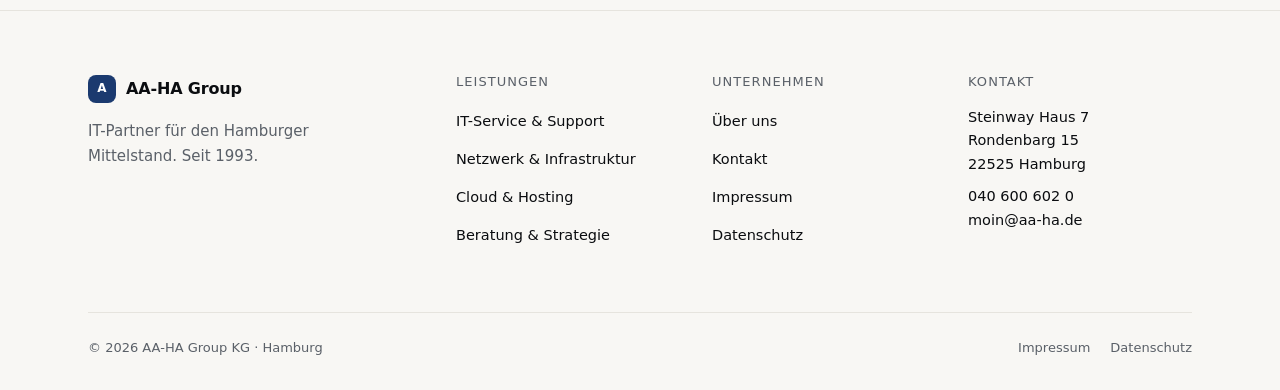
==== commit 4965dd7b: "M2: fix Numbers-Block Label 'seit Hamburg' → 'Gegründet in Hamburg' Co-Authored-By: Claude Sonnet 4." ====
--- a/index.html
+++ b/index.html
@@ -243,7 +243,7 @@
   <div class="container">
     <dl class="numbers" data-reveal>
       <div class="number">
-        <dt>seit Hamburg</dt>
+        <dt>Gegründet in Hamburg</dt>
         <dd>1993</dd>
       </div>
       <div class="number">
--- a/assets/style.css
+++ b/assets/style.css
@@ -17,6 +17,8 @@
   --accent-hover: #142A50;
   --accent-soft: rgba(27, 58, 111, 0.08);
   --success: #2F7D5B;
+  --amber: #B8860B;
+  --amber-soft: rgba(184, 134, 11, 0.08);
 
   --radius-sm: 6px;
   --radius-md: 10px;
@@ -30,6 +32,7 @@
   --max-w: 1200px;
   --gutter: clamp(20px, 4vw, 48px);
   --section-y: clamp(96px, 12vw, 160px);
+  --section-hero: clamp(80px, 10vw, 140px);
 
   --ease: cubic-bezier(0.22, 0.61, 0.36, 1);
   --dur-fast: 160ms;
@@ -116,10 +119,17 @@
 }
 .eyebrow::before {
   content: '';
-  width: 24px;
-  height: 1px;
-  background: currentColor;
-  opacity: 0.5;
+  width: 28px;
+  height: 2px;
+  background: linear-gradient(
+    to right,
+    var(--accent) 0px, var(--accent) 3px,
+    transparent 3px, transparent 7px,
+    currentColor 7px
+  );
+  opacity: 0.55;
+  border-radius: 1px;
+  flex-shrink: 0;
 }
 
 h1.display {
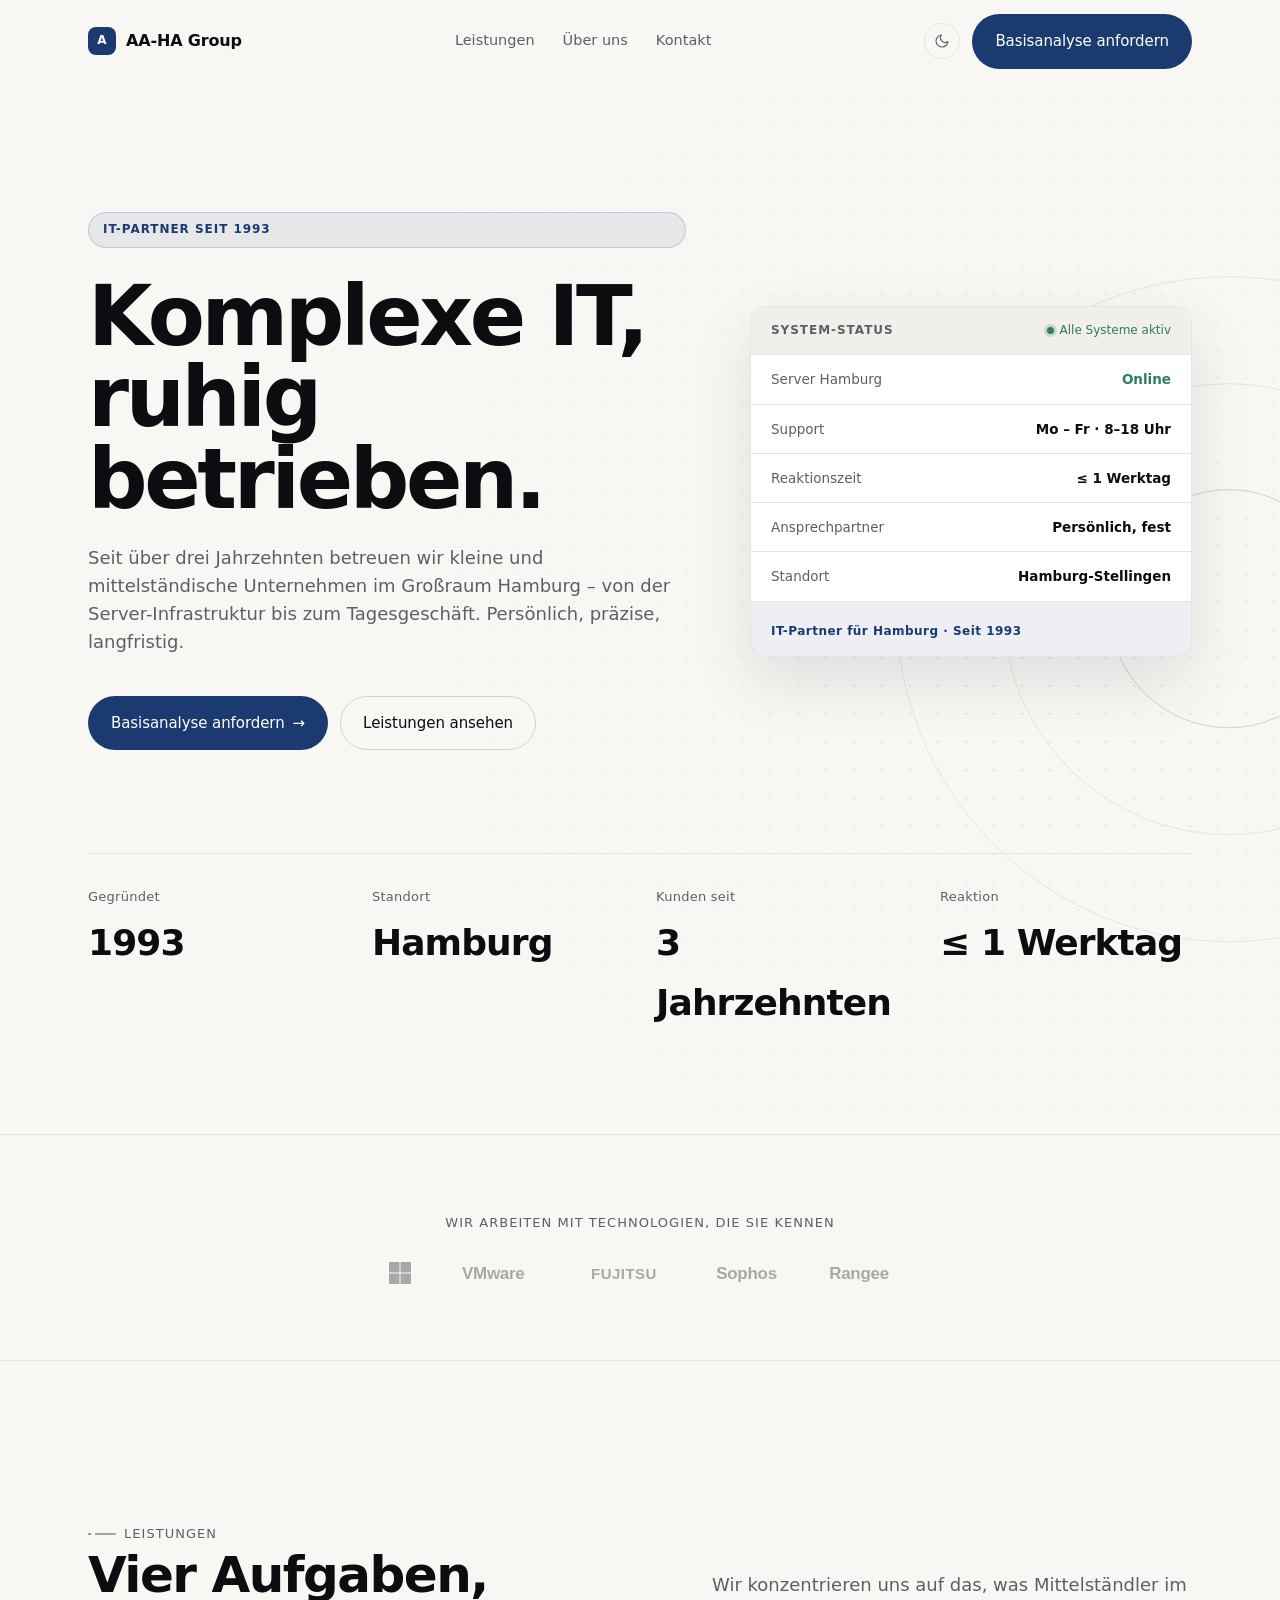
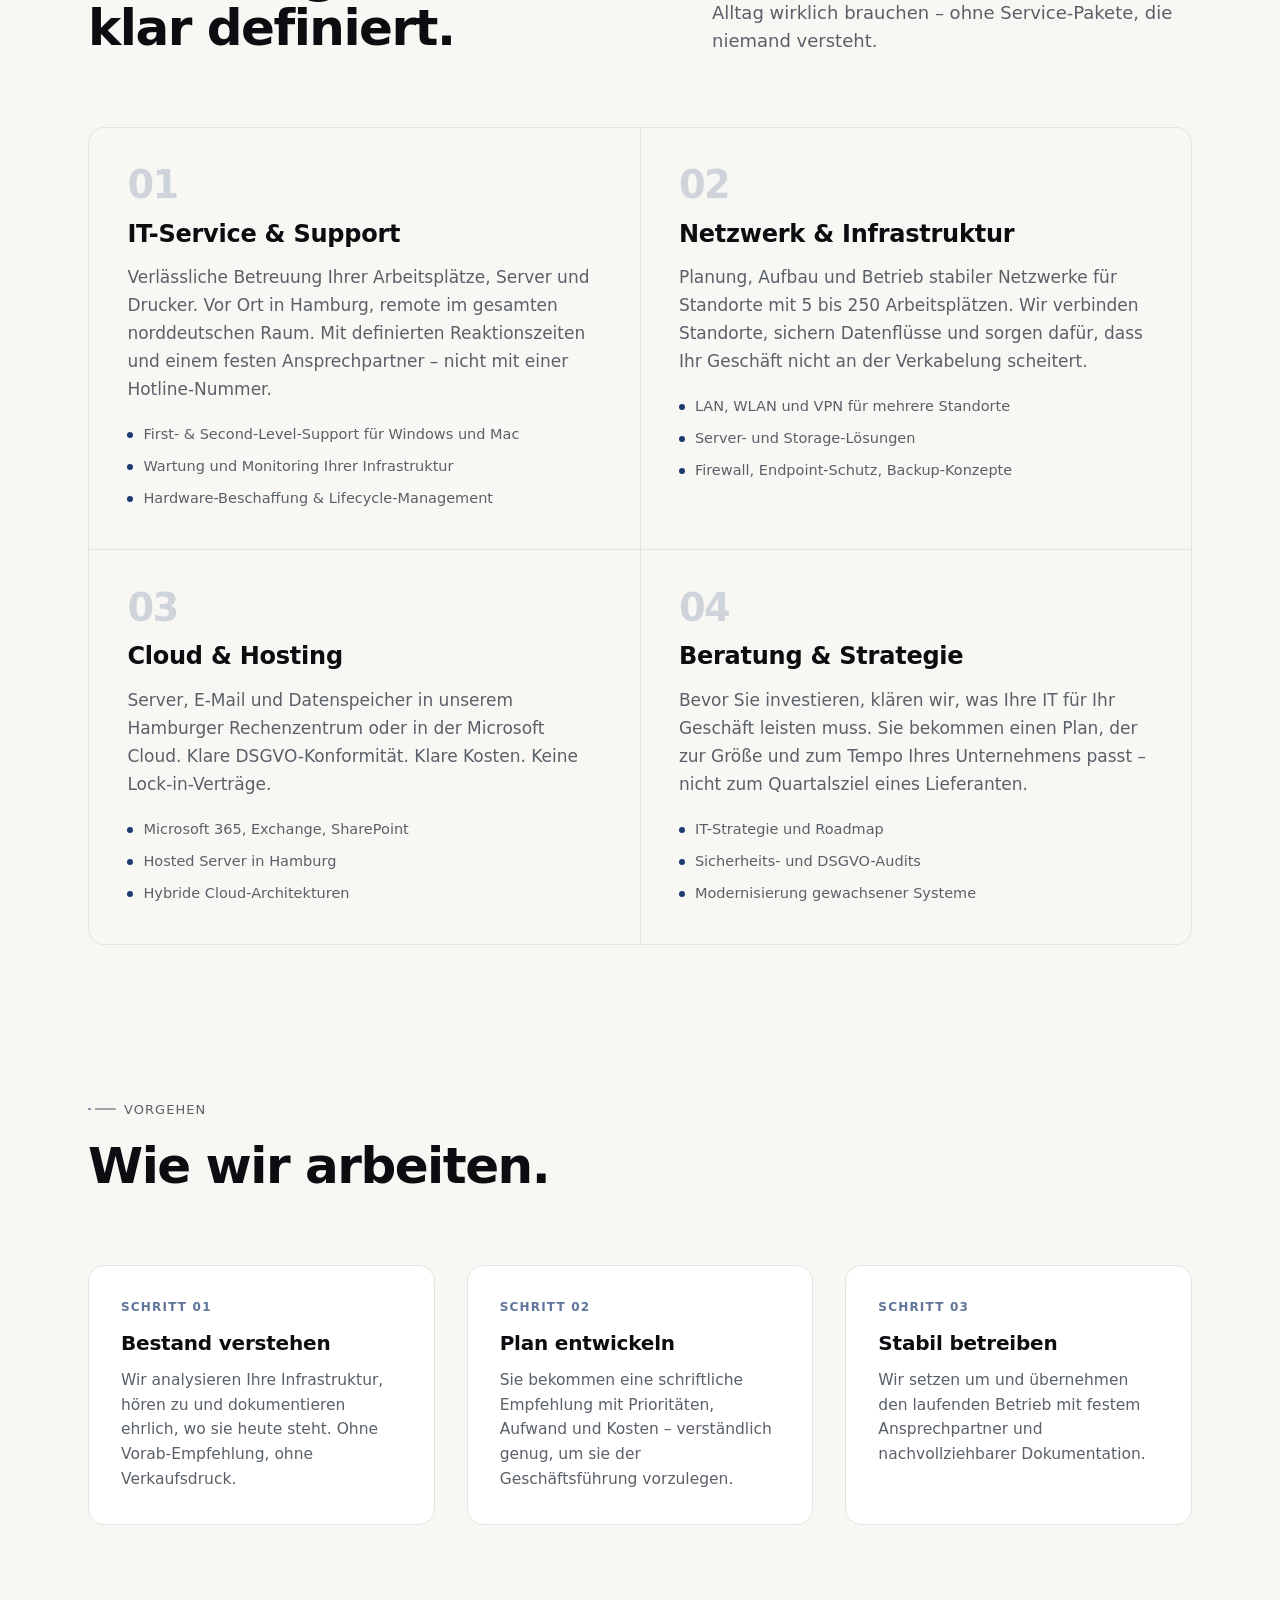
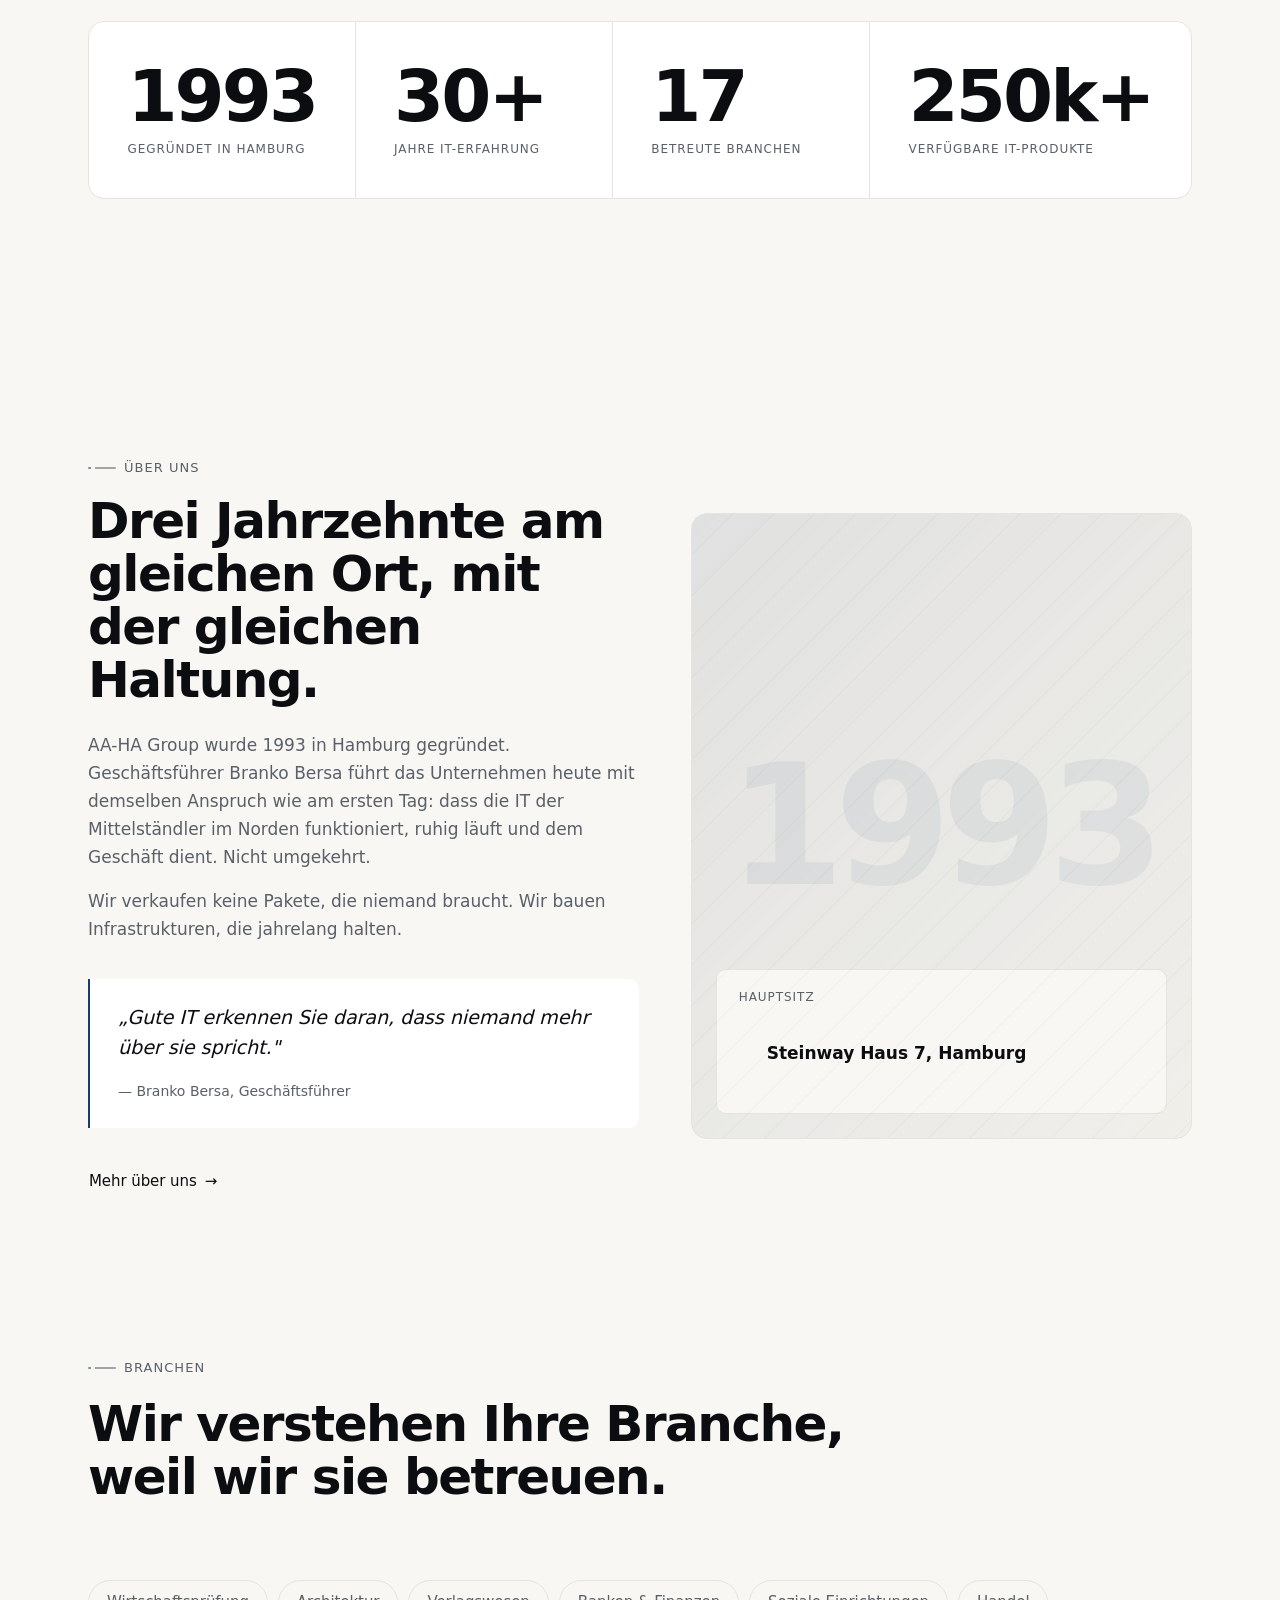
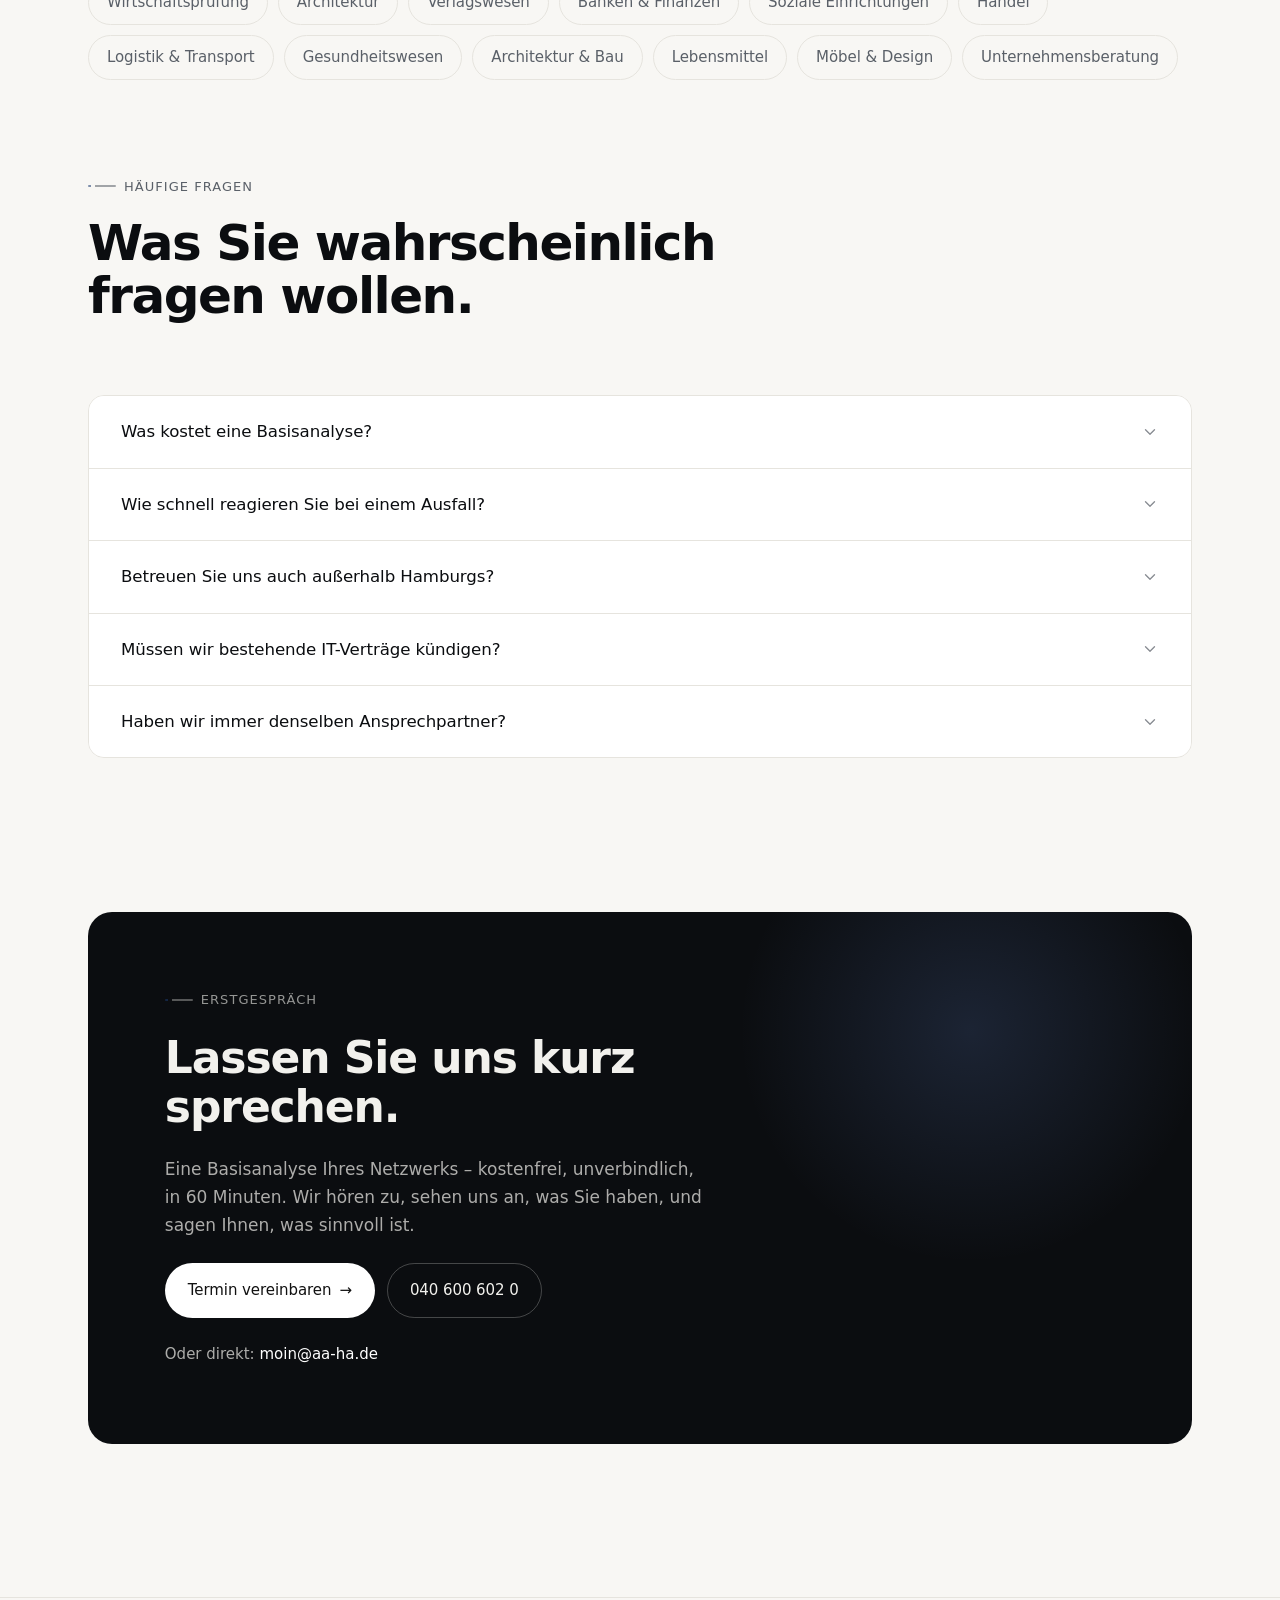
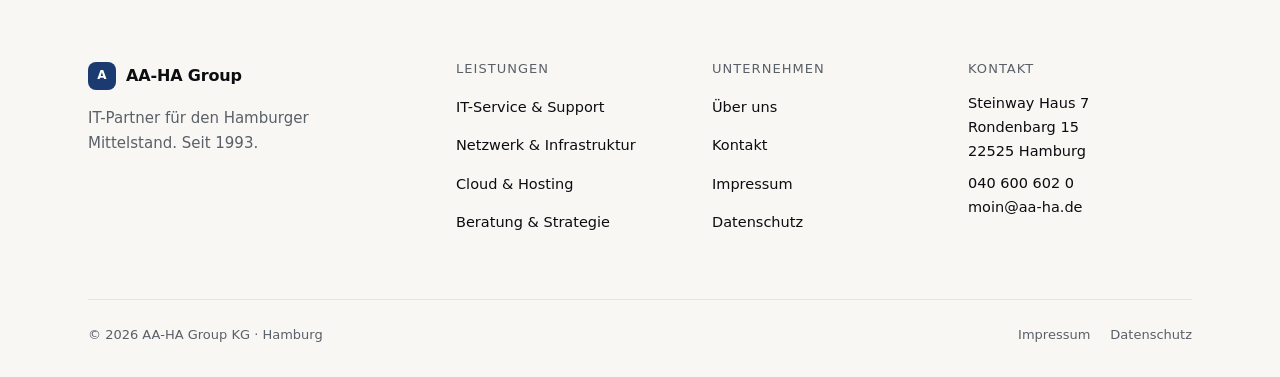
==== commit d5b52a20: "M3: trust bar — replace text spans with SVG logos, add monochrome hover treatment Co-Authored-By: Cl" ====
--- a/index.html
+++ b/index.html
@@ -146,11 +146,21 @@
   <div class="container">
     <p class="trust-label" data-reveal>Wir arbeiten mit Technologien, die Sie kennen</p>
     <div class="trust-list" data-reveal data-reveal-delay="1">
-      <span>Microsoft</span>
-      <span>VMware</span>
-      <span>Fujitsu</span>
-      <span>Sophos</span>
-      <span>Rangee</span>
+      <img src="assets/logos/microsoft.svg"
+           alt="Microsoft" class="trust-logo trust-logo--icon"
+           width="22" height="22" loading="lazy" />
+      <img src="assets/logos/vmware.svg"
+           alt="VMware" class="trust-logo"
+           width="85" height="22" loading="lazy" />
+      <img src="assets/logos/fujitsu.svg"
+           alt="Fujitsu" class="trust-logo"
+           width="80" height="22" loading="lazy" />
+      <img src="assets/logos/sophos.svg"
+           alt="Sophos" class="trust-logo"
+           width="68" height="22" loading="lazy" />
+      <img src="assets/logos/rangee.svg"
+           alt="Rangee" class="trust-logo"
+           width="68" height="22" loading="lazy" />
     </div>
   </div>
 </section>
--- a/assets/style.css
+++ b/assets/style.css
@@ -512,22 +512,26 @@
   flex-wrap: wrap;
   justify-content: center;
   align-items: center;
-  gap: 0;
-  color: var(--text-subtle);
-}
-.trust-list span {
-  font-size: clamp(12px, 1.1vw, 14px);
-  font-weight: 700;
-  letter-spacing: 0.12em;
-  text-transform: uppercase;
-  opacity: 0.45;
-  padding: 6px clamp(16px, 2.5vw, 36px);
-  transition: opacity var(--dur) var(--ease), color var(--dur) var(--ease);
-}
-.trust-list span + span {
-  border-left: 1px solid var(--border);
-}
-.trust-list span:hover { opacity: 1; color: var(--text); }
+  gap: clamp(20px, 4vw, 52px);
+}
+.trust-logo {
+  height: 22px;
+  width: auto;
+  max-width: 110px;
+  object-fit: contain;
+  display: block;
+  filter: grayscale(1) opacity(0.32);
+  transition: filter var(--dur) var(--ease);
+}
+.trust-logo:hover {
+  filter: grayscale(0) opacity(1);
+}
+[data-theme="dark"] .trust-logo {
+  filter: invert(1) grayscale(1) opacity(0.42);
+}
+[data-theme="dark"] .trust-logo:hover {
+  filter: invert(1) grayscale(0) opacity(1);
+}
 
 /* ---------- Section header ---------- */
 .section-header {
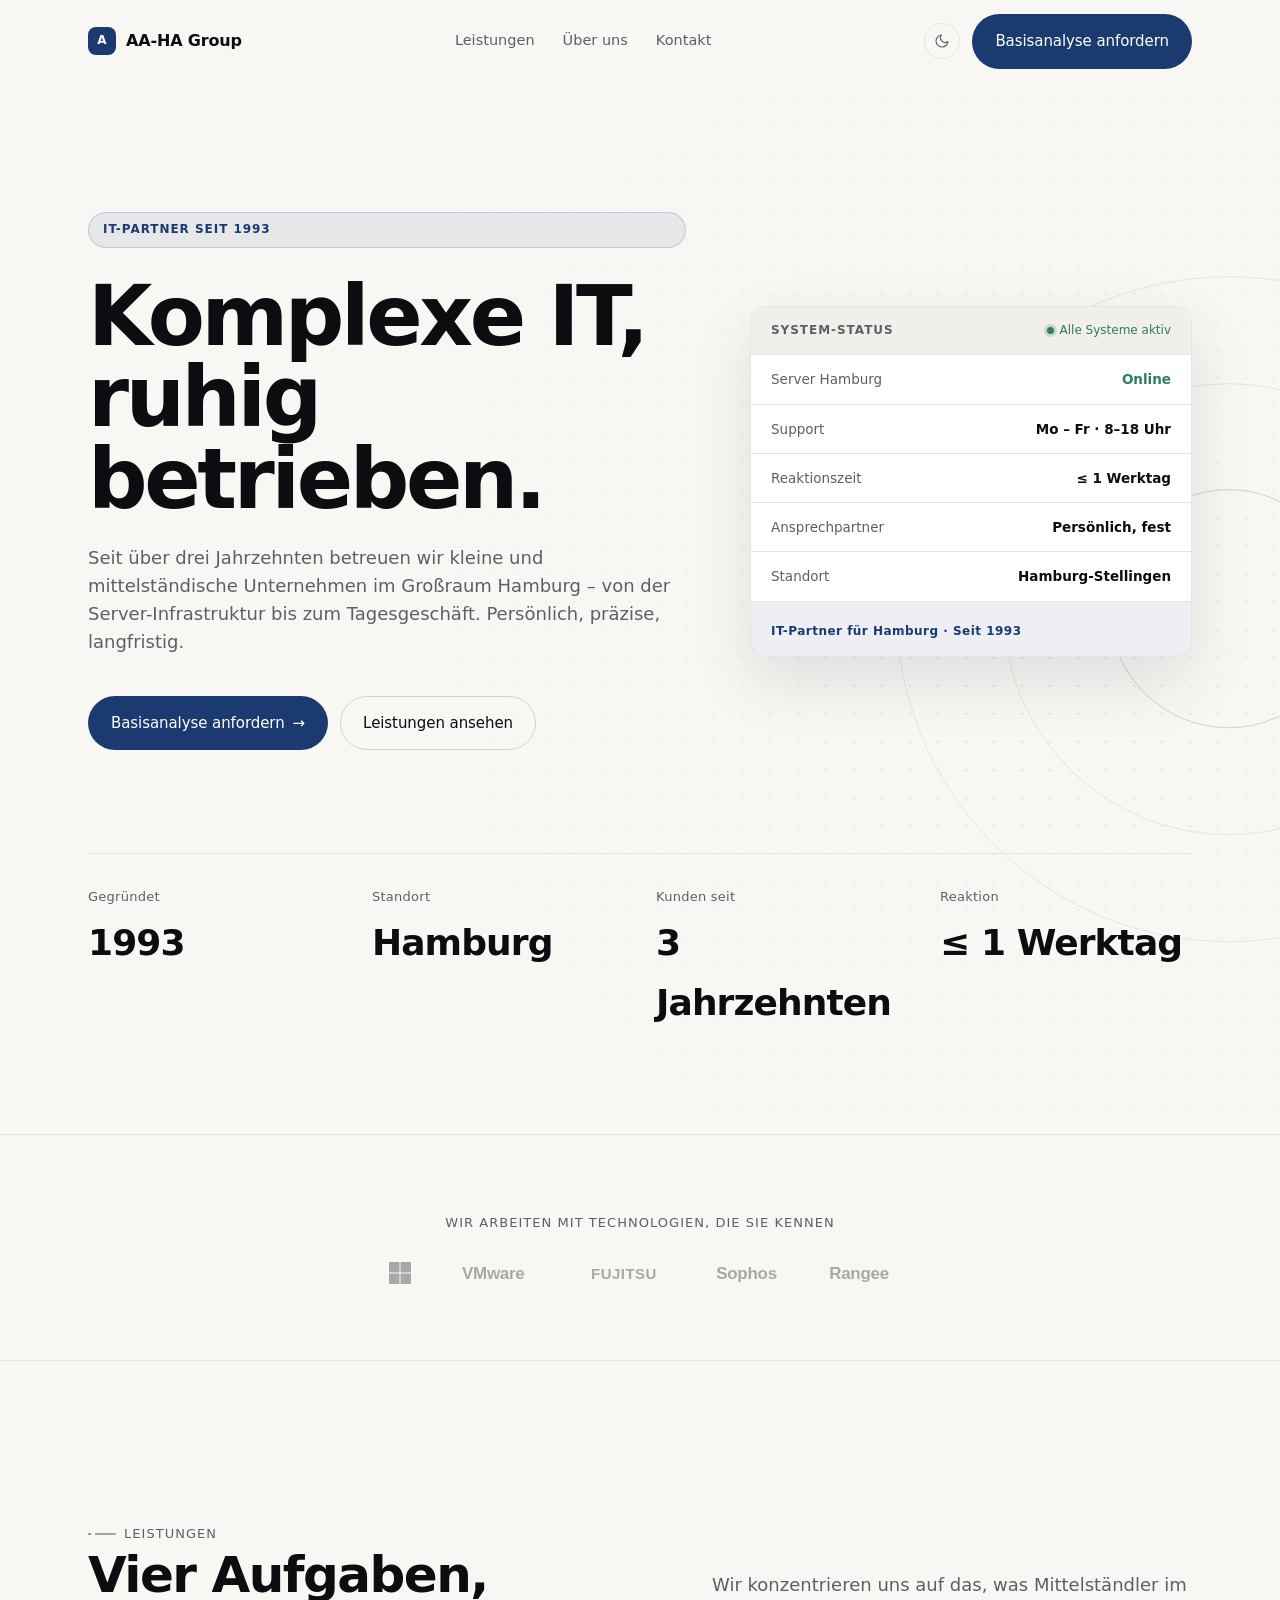
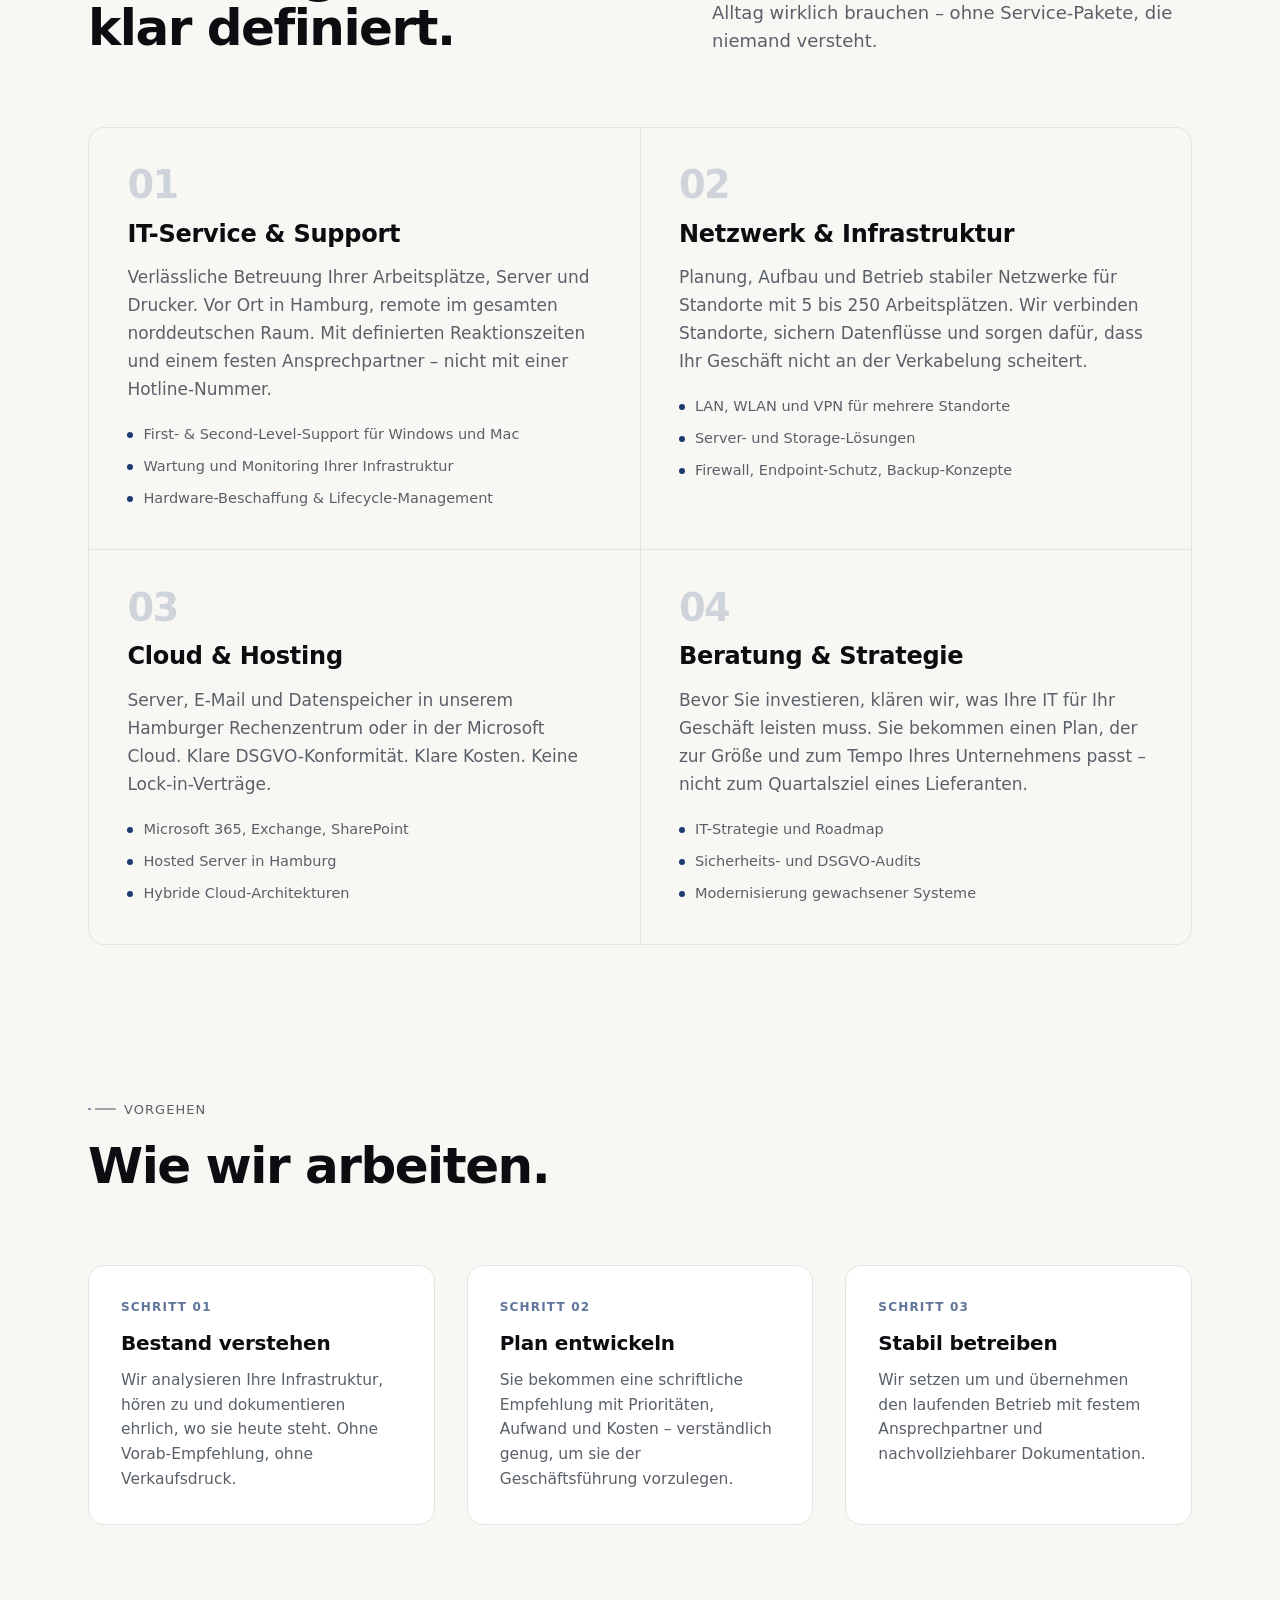
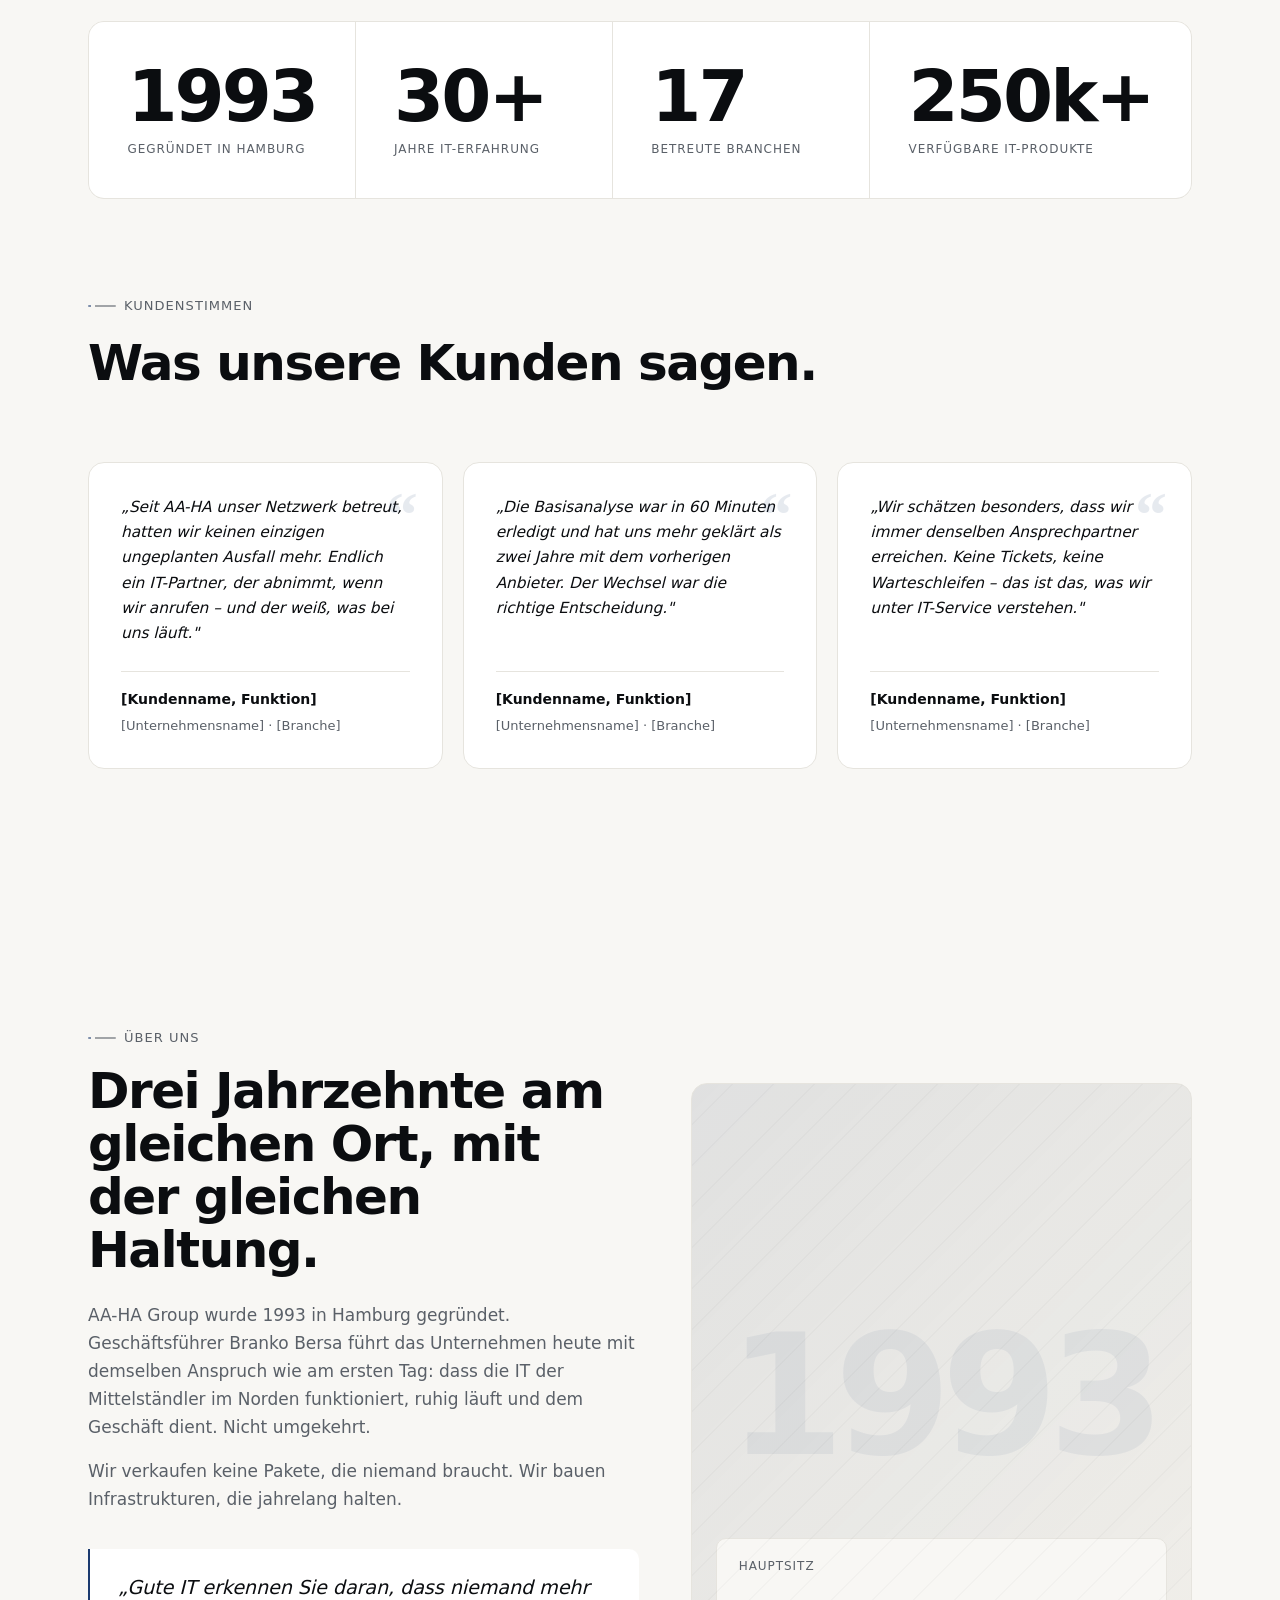
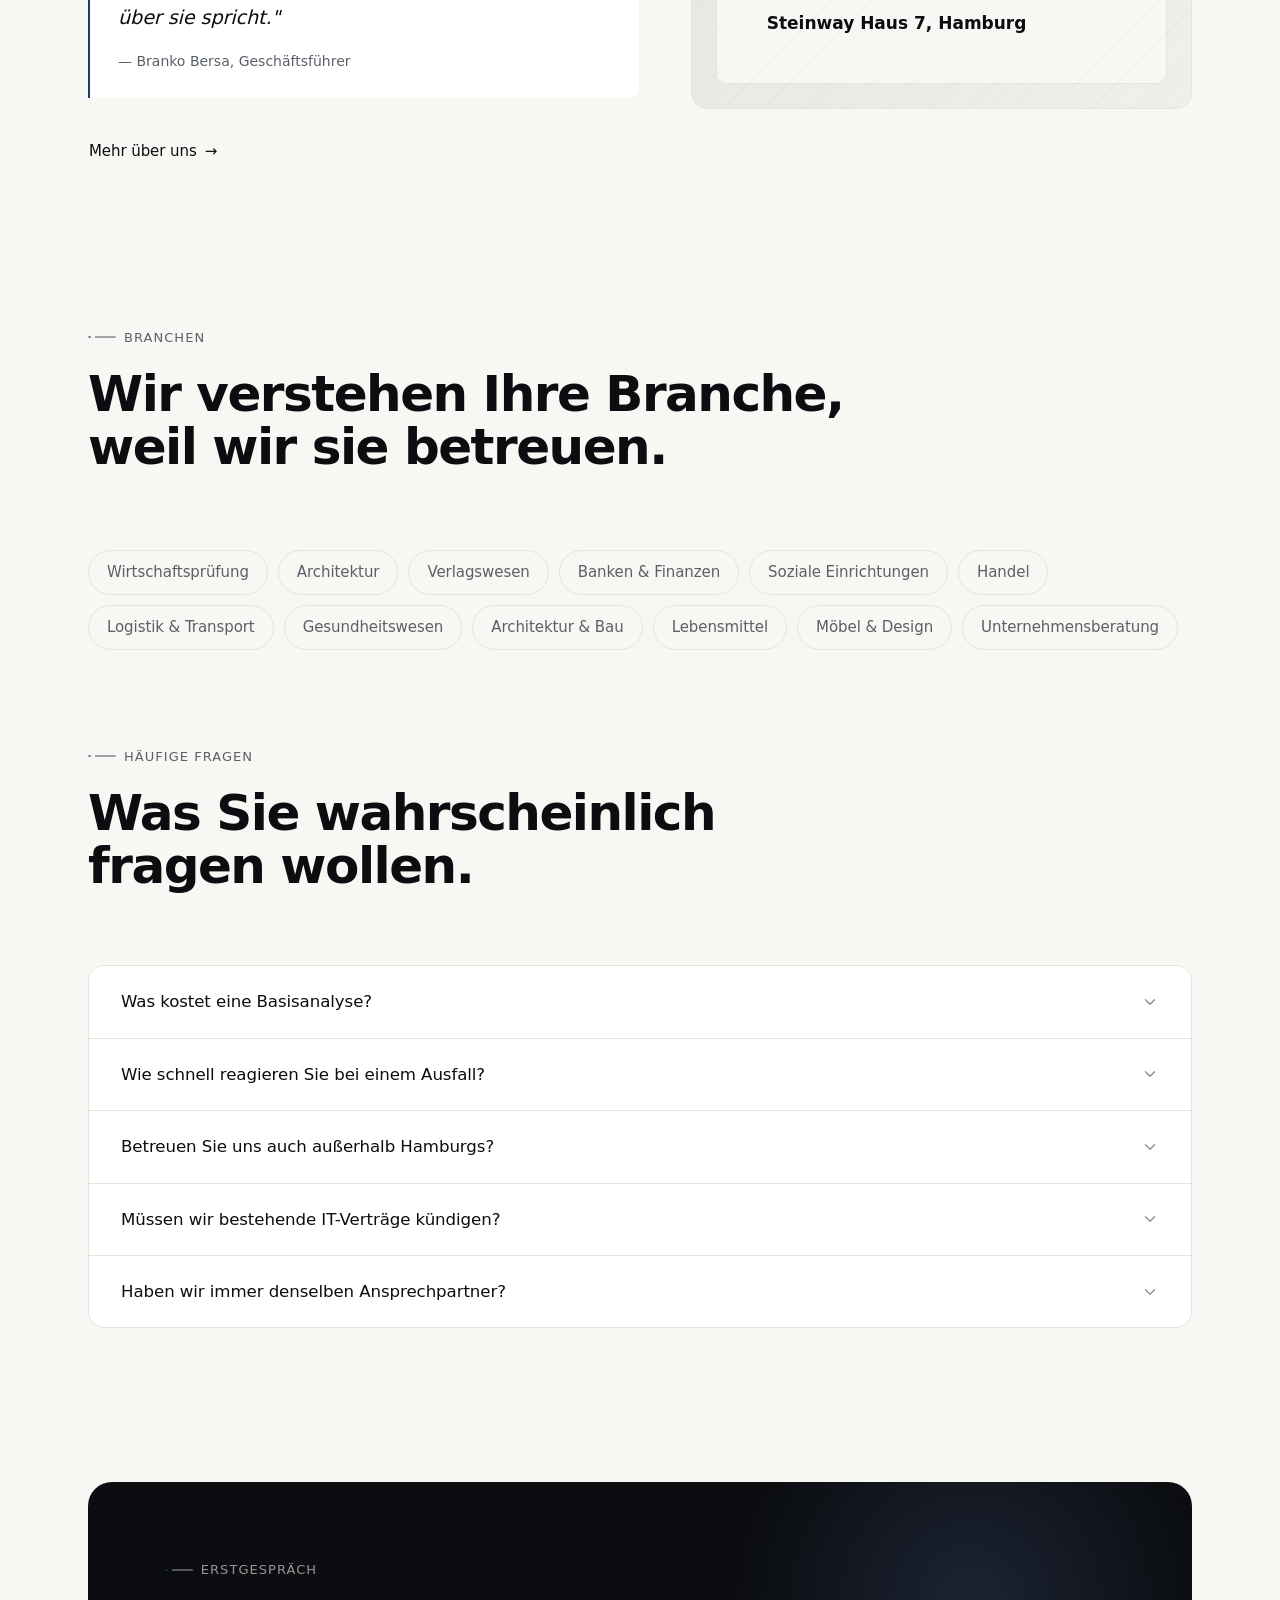
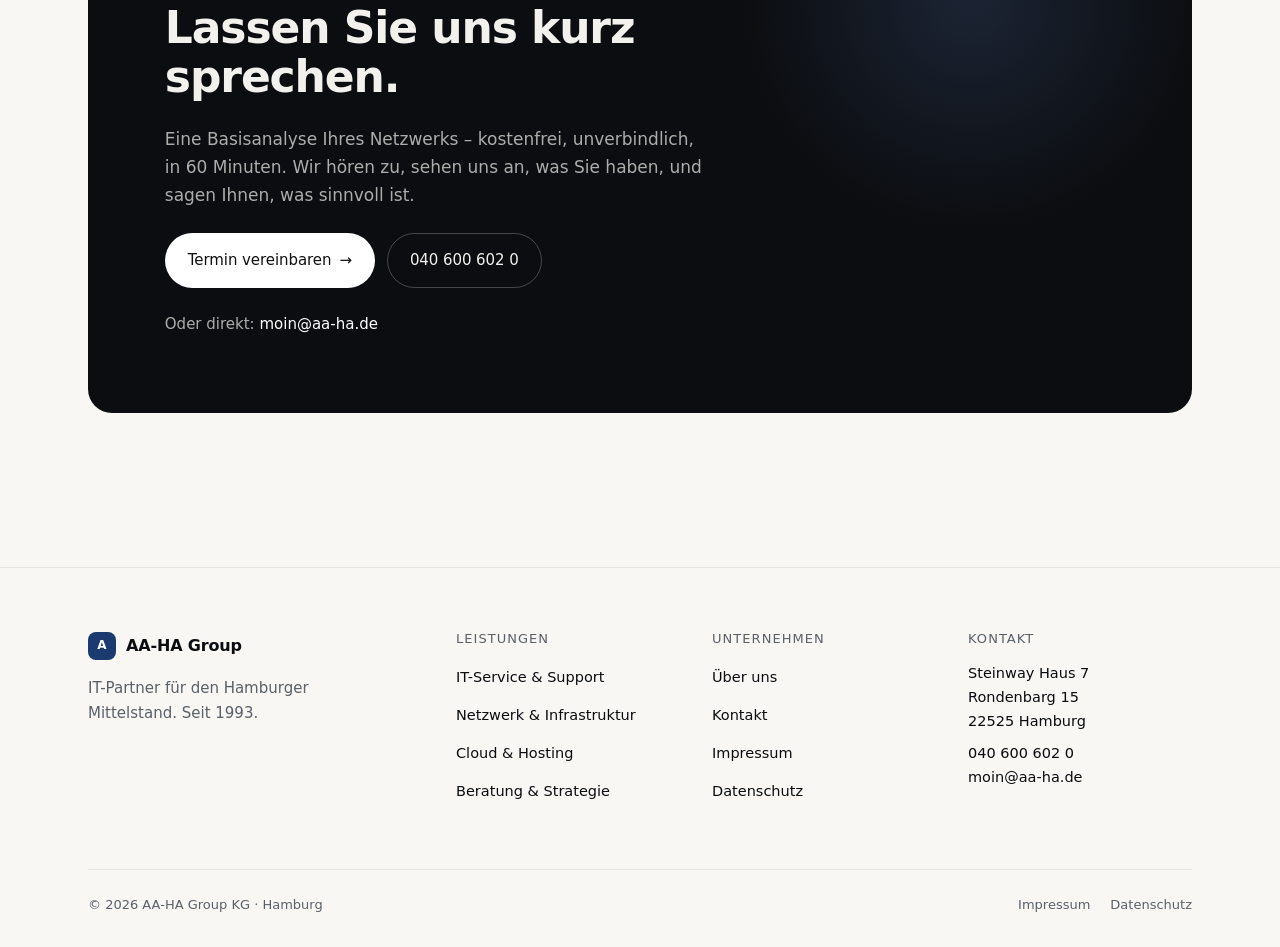
==== commit d6e2604e: "M4: add testimonials section with 3 placeholder cards Co-Authored-By: Claude Sonnet 4.6 <noreply@ant" ====
--- a/index.html
+++ b/index.html
@@ -272,6 +272,44 @@
   </div>
 </section>
 
+<!-- ============== TESTIMONIALS ============== -->
+<!-- ⚠️ PLATZHALTER: Vor Launch durch echte Kundenzitate ersetzen -->
+<section class="section section--tight section--no-top">
+  <div class="container">
+    <div class="section-header">
+      <p class="eyebrow" data-reveal>Kundenstimmen</p>
+      <h2 class="section-title" data-reveal data-reveal-delay="1">Was unsere Kunden sagen.</h2>
+    </div>
+    <div class="testimonials-grid" data-reveal>
+
+      <blockquote class="testimonial">
+        <p>„Seit AA-HA unser Netzwerk betreut, hatten wir keinen einzigen ungeplanten Ausfall mehr. Endlich ein IT-Partner, der abnimmt, wenn wir anrufen – und der weiß, was bei uns läuft."</p>
+        <footer>
+          <strong>[Kundenname, Funktion]</strong>
+          <span>[Unternehmensname] · [Branche]</span>
+        </footer>
+      </blockquote>
+
+      <blockquote class="testimonial">
+        <p>„Die Basisanalyse war in 60 Minuten erledigt und hat uns mehr geklärt als zwei Jahre mit dem vorherigen Anbieter. Der Wechsel war die richtige Entscheidung."</p>
+        <footer>
+          <strong>[Kundenname, Funktion]</strong>
+          <span>[Unternehmensname] · [Branche]</span>
+        </footer>
+      </blockquote>
+
+      <blockquote class="testimonial">
+        <p>„Wir schätzen besonders, dass wir immer denselben Ansprechpartner erreichen. Keine Tickets, keine Warteschleifen – das ist das, was wir unter IT-Service verstehen."</p>
+        <footer>
+          <strong>[Kundenname, Funktion]</strong>
+          <span>[Unternehmensname] · [Branche]</span>
+        </footer>
+      </blockquote>
+
+    </div>
+  </div>
+</section>
+
 <!-- ============== ABOUT STRIP ============== -->
 <section class="section">
   <div class="container">
--- a/assets/style.css
+++ b/assets/style.css
@@ -708,6 +708,78 @@
   order: 1;
 }
 
+/* ---------- Testimonials ---------- */
+.testimonials-grid {
+  display: grid;
+  grid-template-columns: 1fr;
+  gap: 20px;
+}
+@media (min-width: 768px) {
+  .testimonials-grid { grid-template-columns: repeat(3, 1fr); }
+}
+.testimonial {
+  background: var(--surface);
+  border: 1px solid var(--border);
+  border-radius: var(--radius-lg);
+  padding: clamp(24px, 2.5vw, 36px);
+  display: flex;
+  flex-direction: column;
+  gap: 24px;
+  position: relative;
+  transition: border-color var(--dur) var(--ease), box-shadow var(--dur) var(--ease);
+}
+.testimonial:hover {
+  border-color: var(--border-strong);
+  box-shadow: var(--shadow-md);
+}
+.testimonial::before {
+  content: '\201C';
+  position: absolute;
+  top: 20px;
+  right: 24px;
+  font-size: 64px;
+  line-height: 1;
+  font-weight: 800;
+  color: var(--accent);
+  opacity: 0.10;
+  font-family: Georgia, serif;
+  pointer-events: none;
+  user-select: none;
+}
+.testimonial p {
+  font-size: clamp(15px, 1.2vw, 17px);
+  line-height: 1.65;
+  color: var(--text);
+  font-style: italic;
+  letter-spacing: -0.003em;
+  flex: 1;
+}
+.testimonial footer {
+  display: flex;
+  flex-direction: column;
+  gap: 4px;
+  padding-top: 16px;
+  border-top: 1px solid var(--border);
+}
+.testimonial footer strong {
+  font-size: 14px;
+  font-weight: 600;
+  color: var(--text);
+  font-style: normal;
+}
+.testimonial footer span {
+  font-size: 13px;
+  color: var(--text-muted);
+  font-style: normal;
+}
+.testimonial--featured {
+  border-color: var(--border-strong);
+  background: var(--surface-2);
+}
+.testimonial--featured p {
+  font-size: clamp(17px, 1.5vw, 20px);
+}
+
 /* ---------- About strip ---------- */
 .about-strip {
   display: grid;
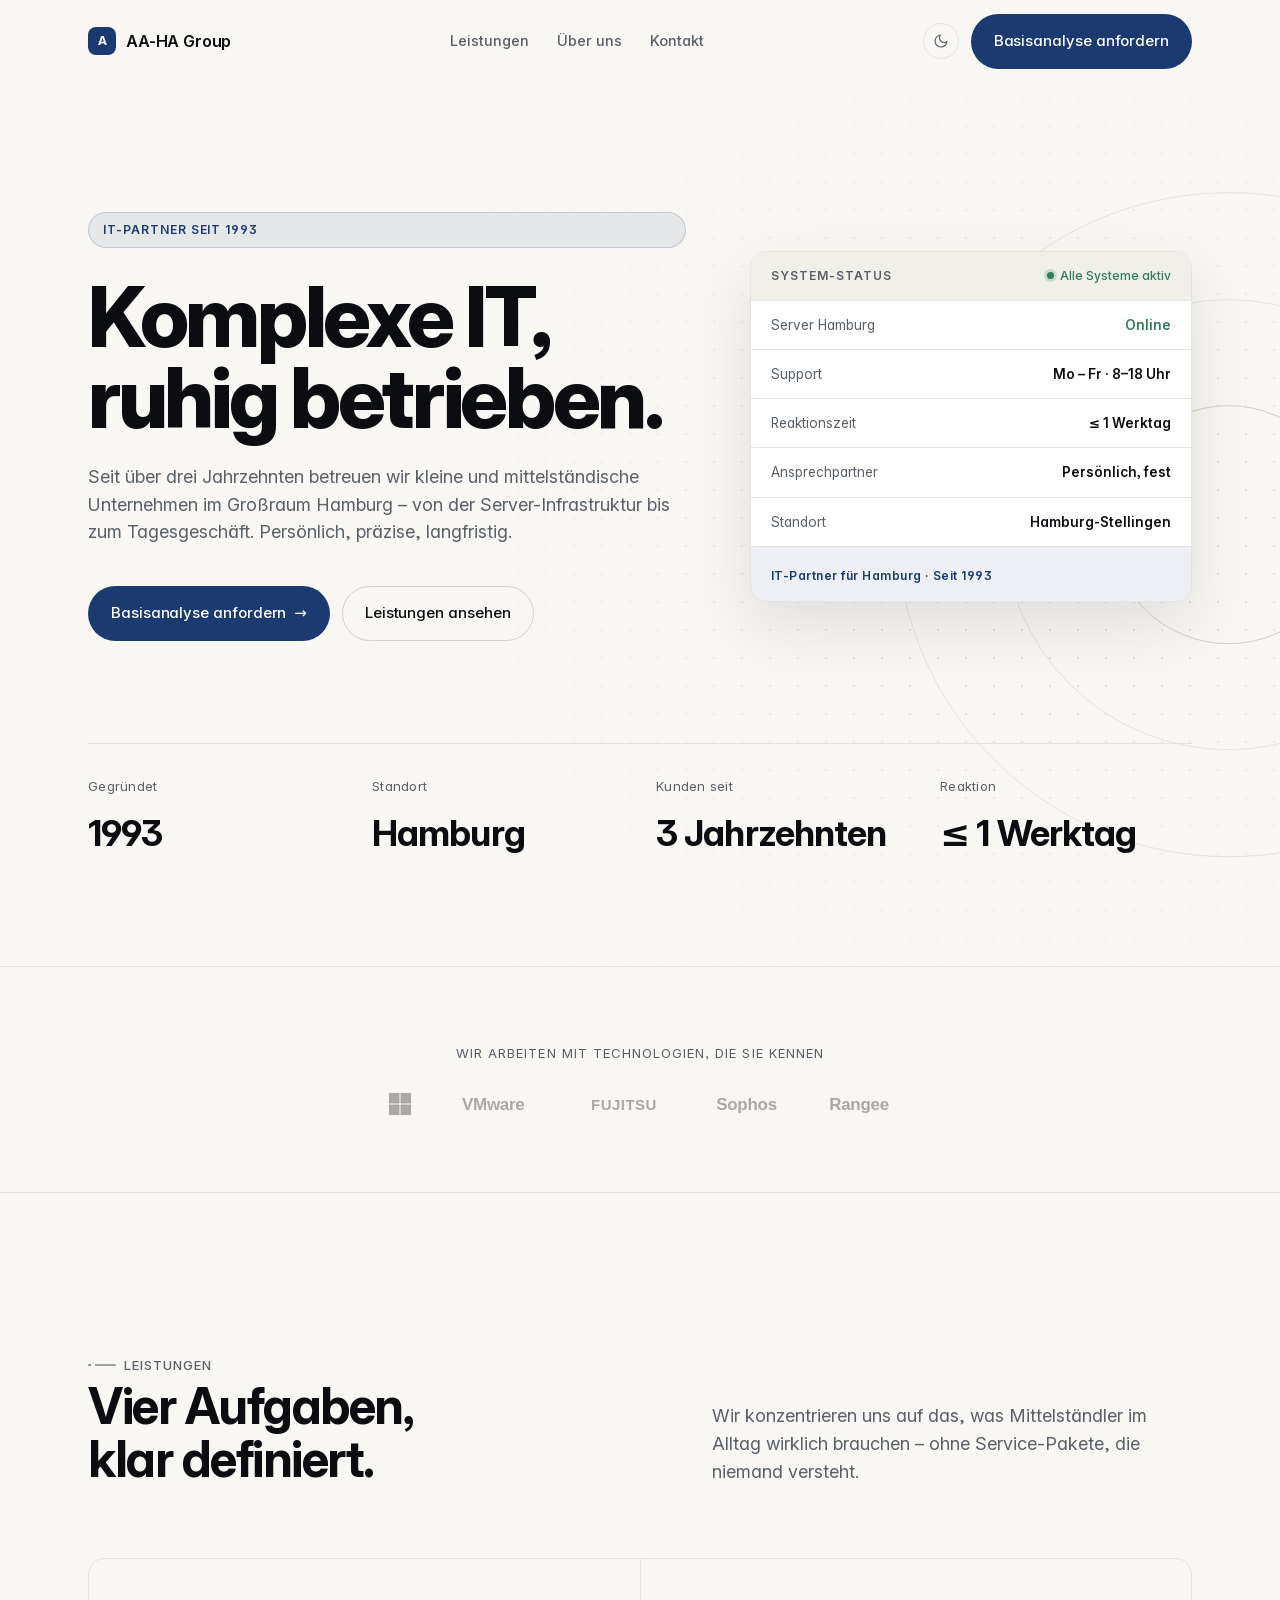
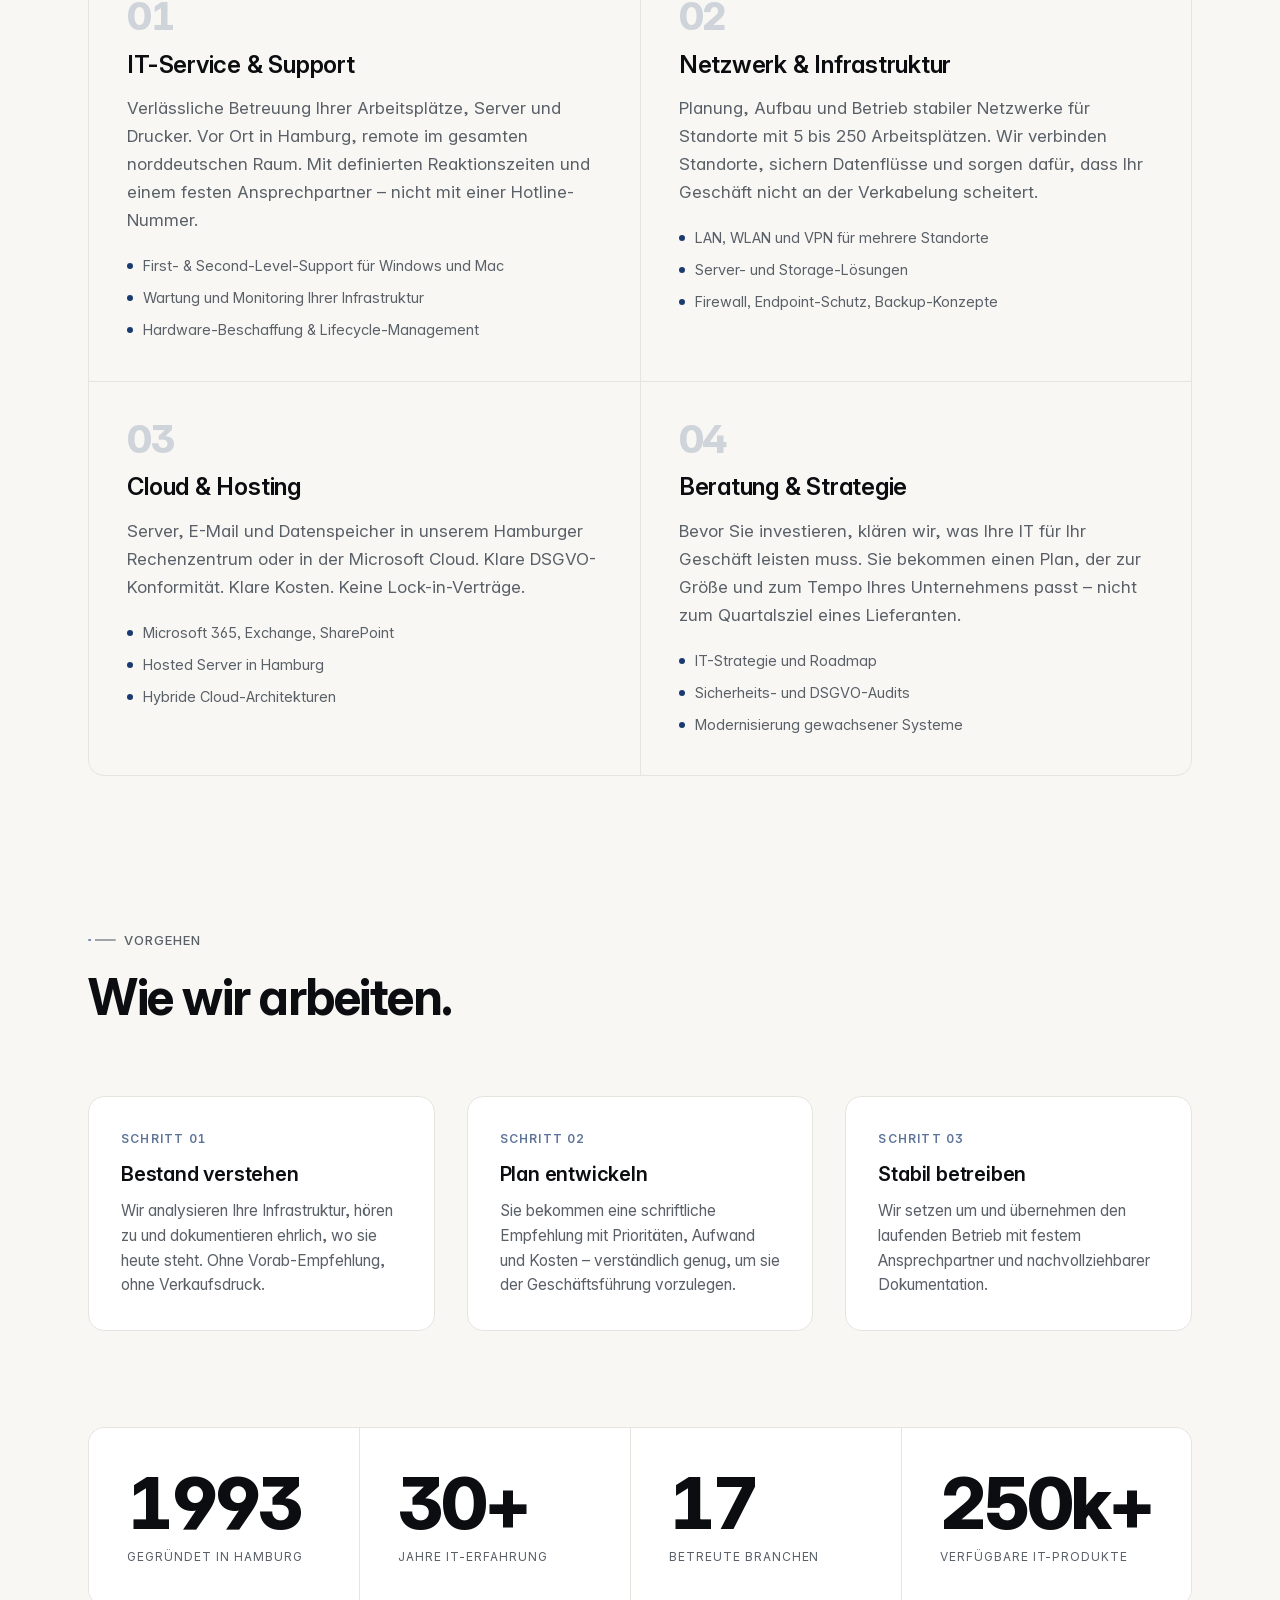
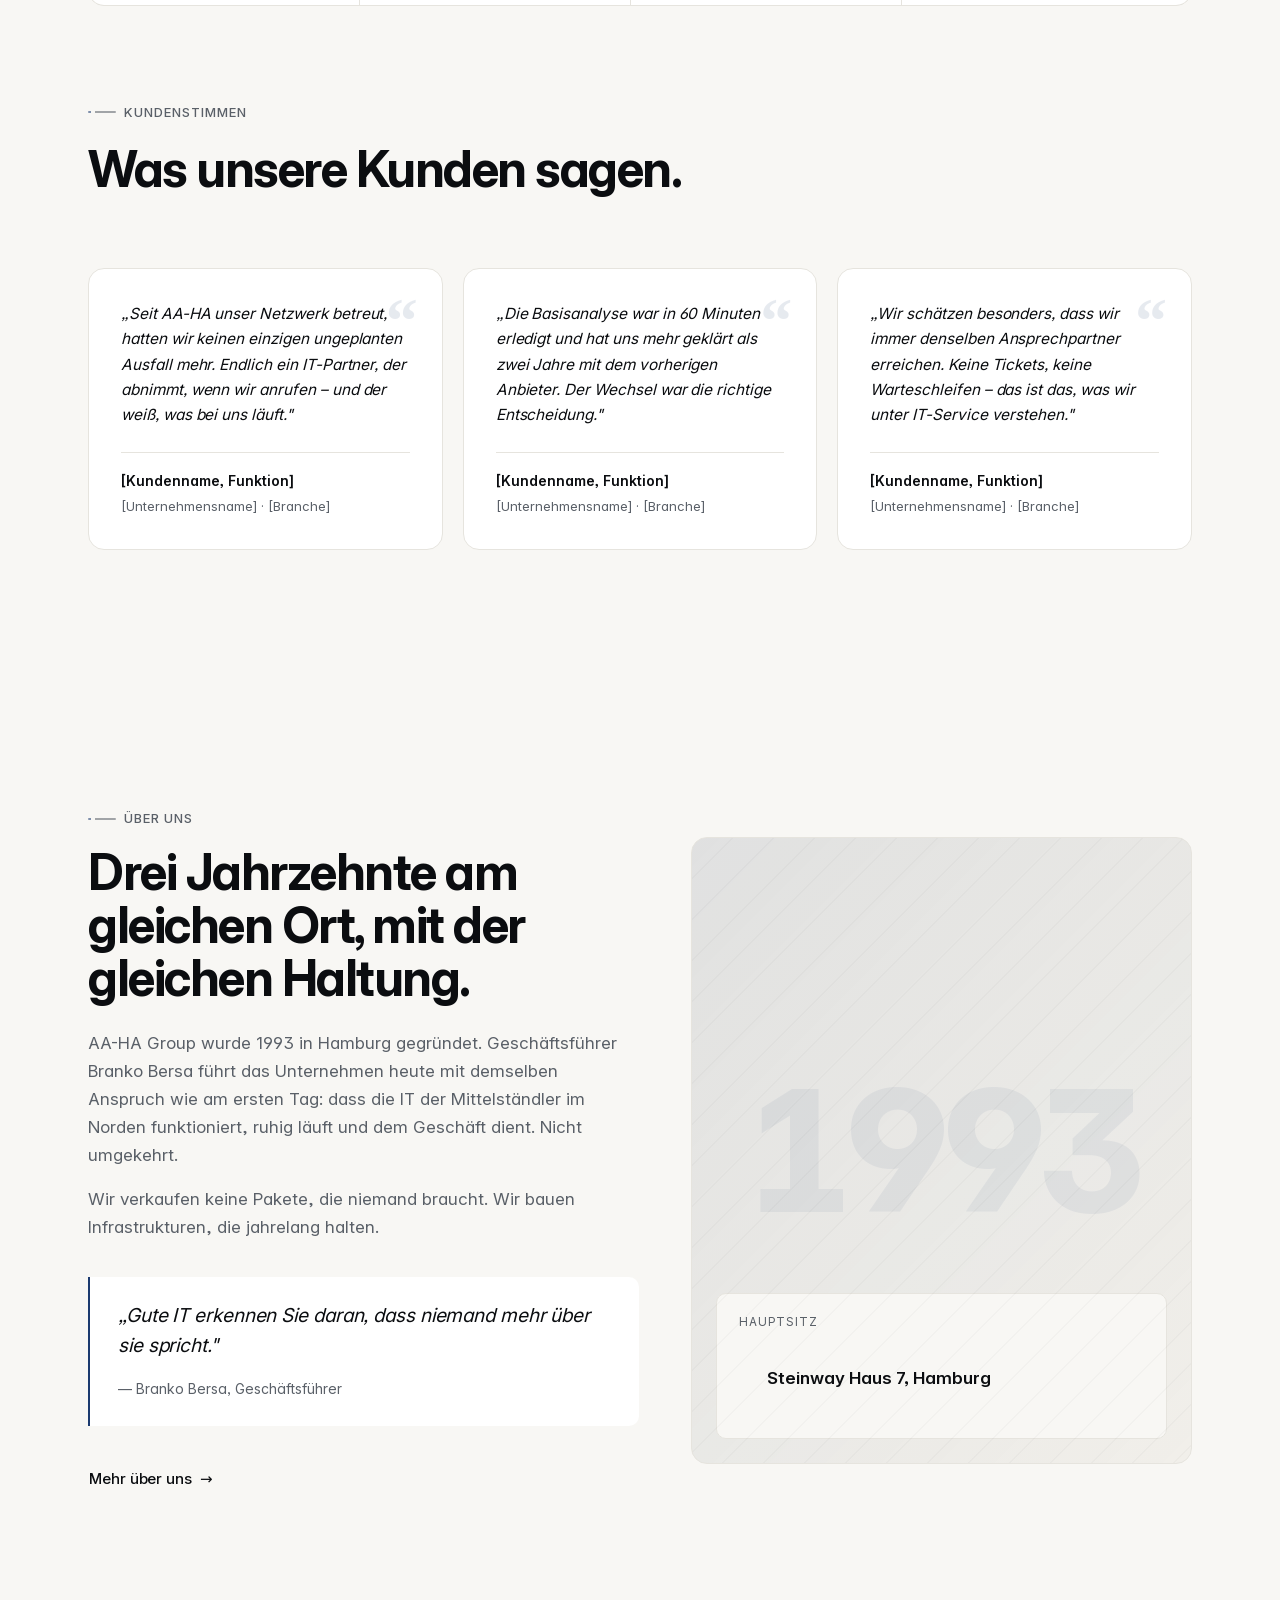
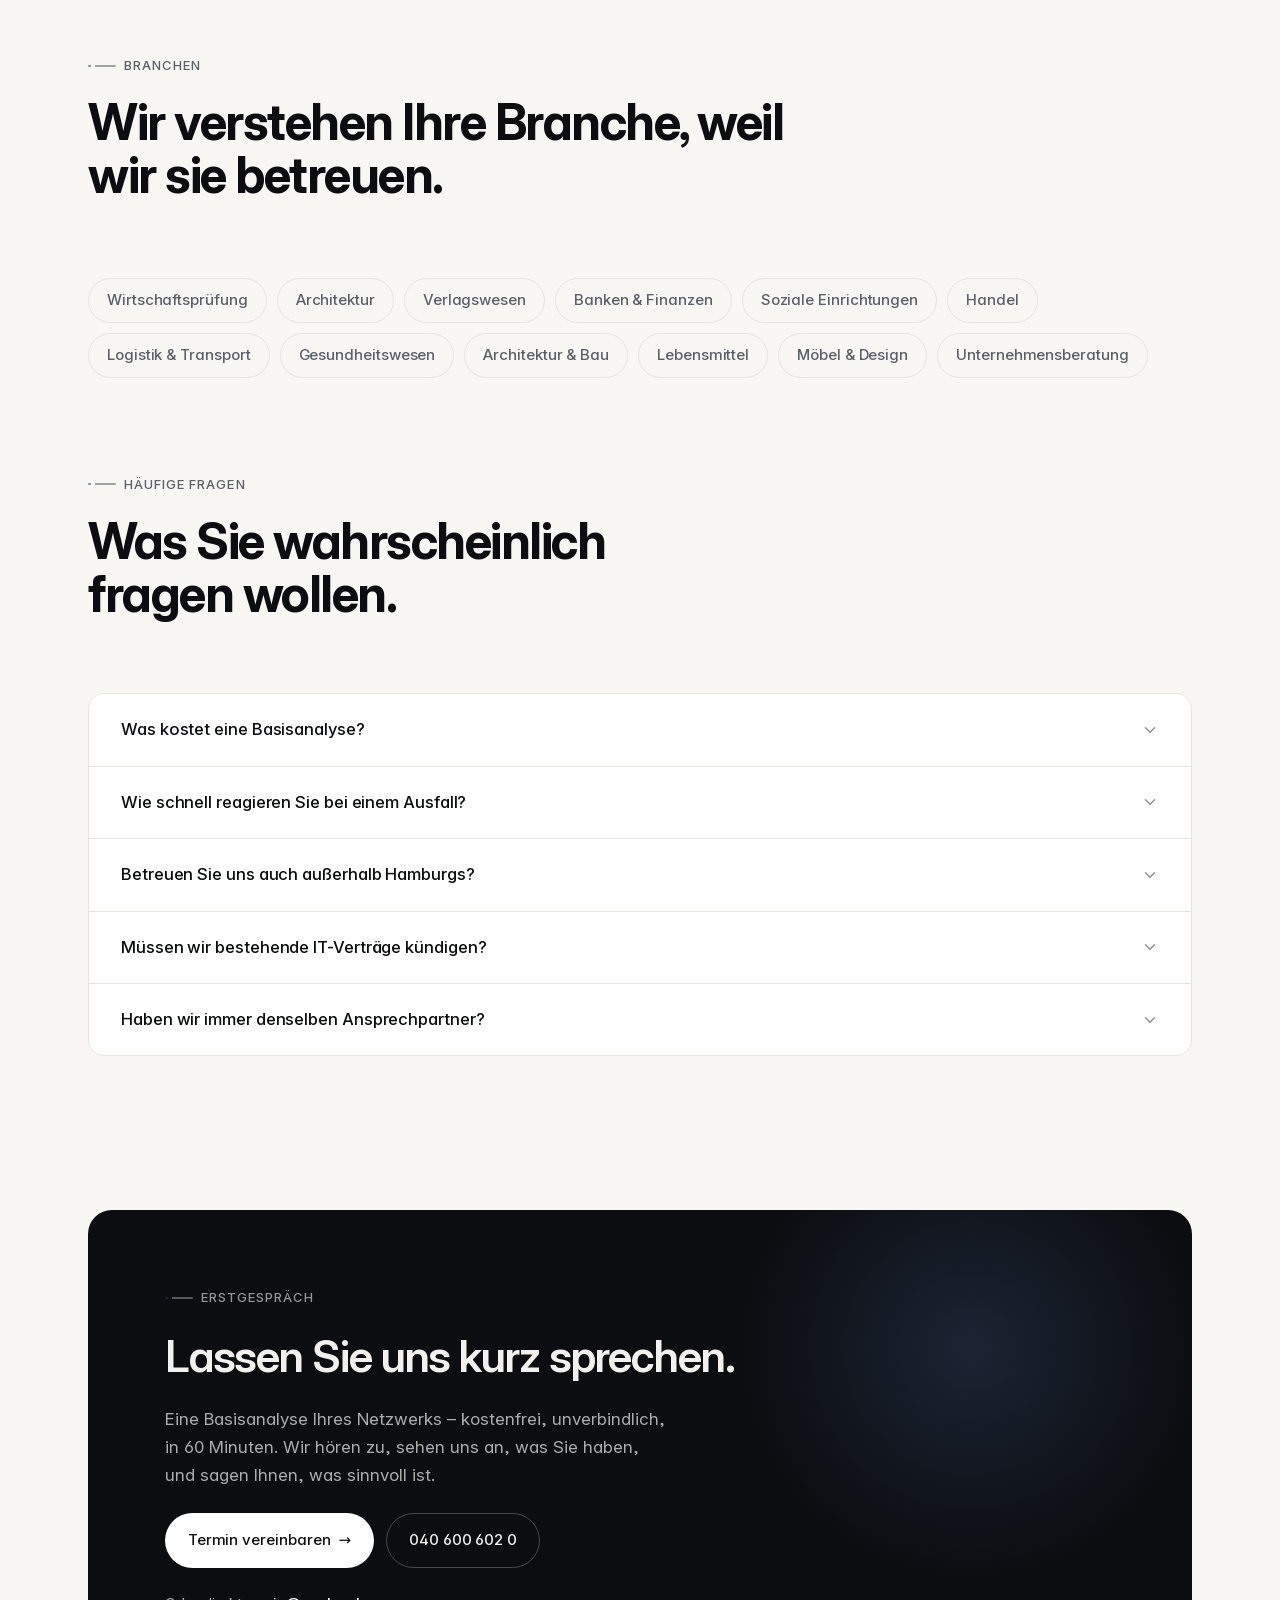
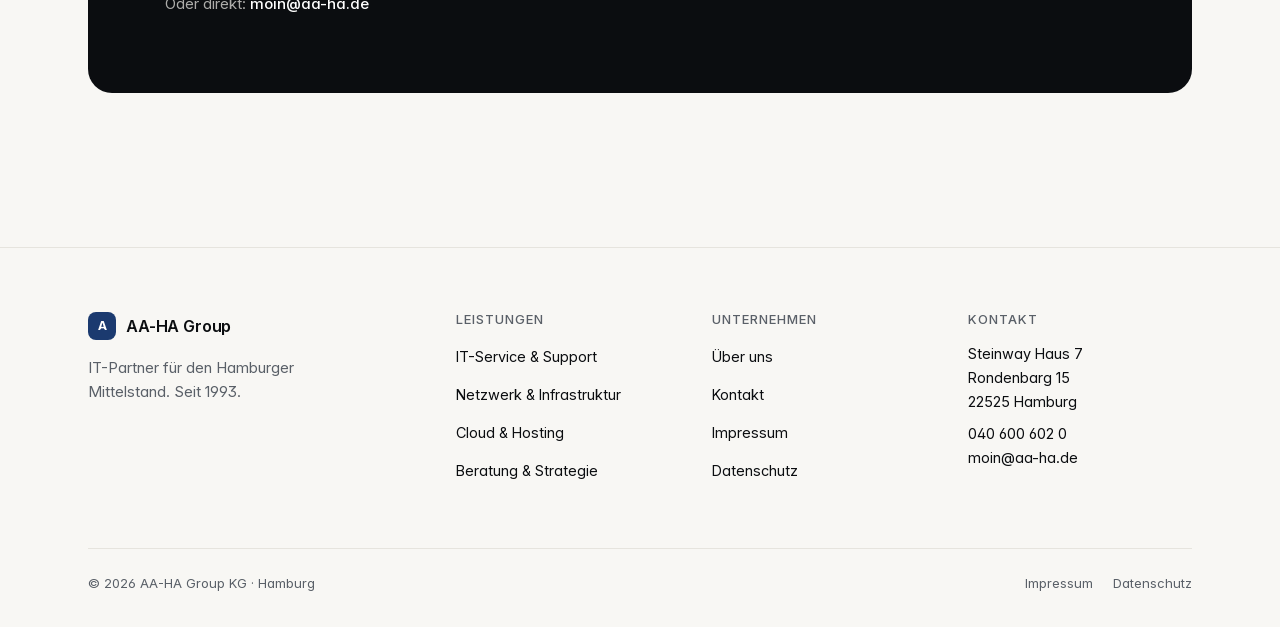
==== commit a22bc8f4: "M9: self-host Inter Variable, add Schema.org JSON-LD, OG meta tags, sitemap.xml, robots.txt Co-Autho" ====
--- a/index.html
+++ b/index.html
@@ -10,9 +10,11 @@
 <meta property="og:title" content="AA-HA Group – Komplexe IT, ruhig betrieben." />
 <meta property="og:description" content="IT-Partner für den Hamburger Mittelstand seit 1993. Persönlich betreut. Technisch präzise." />
 <meta property="og:type" content="website" />
+<meta property="og:image" content="https://aa-ha.de/assets/og-image.png" />
+<meta property="og:image:width" content="1200" />
+<meta property="og:image:height" content="630" />
 <link rel="icon" type="image/svg+xml" href="data:image/svg+xml,%3Csvg xmlns='http://www.w3.org/2000/svg' viewBox='0 0 100 100'%3E%3Crect width='100' height='100' rx='22' fill='%231B3A6F'/%3E%3Ctext x='50' y='66' text-anchor='middle' font-family='Inter,system-ui' font-size='44' font-weight='700' fill='white' letter-spacing='-2'%3EA%3C/text%3E%3C/svg%3E" />
-<link rel="preconnect" href="https://rsms.me/" />
-<link rel="stylesheet" href="https://rsms.me/inter/inter.css" />
+<link rel="preload" href="assets/fonts/InterVariable.woff2" as="font" type="font/woff2" crossorigin />
 <link rel="stylesheet" href="assets/style.css" />
 <script>
   (function () {
@@ -22,6 +24,40 @@
       if (t === 'dark' || (!t && d)) document.documentElement.setAttribute('data-theme', 'dark');
     } catch (e) {}
   })();
+</script>
+<script type="application/ld+json">
+{
+  "@context": "https://schema.org",
+  "@type": "LocalBusiness",
+  "name": "AA-HA Group KG",
+  "description": "IT-Partner für den Hamburger Mittelstand. Netzwerke, Server, Cloud, Support – persönlich betreut seit 1993.",
+  "url": "https://aa-ha.de",
+  "telephone": "+494060060200",
+  "email": "moin@aa-ha.de",
+  "foundingDate": "1993",
+  "address": {
+    "@type": "PostalAddress",
+    "streetAddress": "Rondenbarg 15",
+    "addressLocality": "Hamburg",
+    "postalCode": "22525",
+    "addressCountry": "DE"
+  },
+  "geo": {
+    "@type": "GeoCoordinates",
+    "latitude": 53.578,
+    "longitude": 9.931
+  },
+  "openingHoursSpecification": {
+    "@type": "OpeningHoursSpecification",
+    "dayOfWeek": ["Monday","Tuesday","Wednesday","Thursday","Friday"],
+    "opens": "08:00",
+    "closes": "18:00"
+  },
+  "areaServed": {
+    "@type": "AdministrativeArea",
+    "name": "Hamburg und Norddeutschland"
+  }
+}
 </script>
 </head>
 <body>
@@ -65,6 +101,10 @@
     <a href="kontakt.html">Kontakt</a>
   </nav>
   <a href="kontakt.html" class="btn btn--primary">Basisanalyse anfordern</a>
+  <a href="tel:+494060060200" class="mobile-menu-tel">
+    <svg viewBox="0 0 24 24" width="16" height="16" fill="none" stroke="currentColor" stroke-width="1.8" stroke-linecap="round" stroke-linejoin="round" aria-hidden="true"><path d="M22 16.92v3a2 2 0 0 1-2.18 2 19.79 19.79 0 0 1-8.63-3.07A19.5 19.5 0 0 1 4.69 12 19.79 19.79 0 0 1 1.61 3.4 2 2 0 0 1 3.6 1.22h3a2 2 0 0 1 2 1.72c.127.96.361 1.903.7 2.81a2 2 0 0 1-.45 2.11L7.91 8.96a16 16 0 0 0 6.13 6.13l.96-.96a2 2 0 0 1 2.11-.45c.907.339 1.85.573 2.81.7A2 2 0 0 1 22 16.92z"/></svg>
+    040 600 602 0
+  </a>
 </div>
 
 <main>
@@ -479,6 +519,14 @@
   </div>
 </footer>
 
+<!-- Mobile Sticky CTA Bar -->
+<div class="mobile-cta-bar" data-mobile-cta aria-hidden="true">
+  <a href="tel:+494060060200" class="mobile-cta-tel" aria-label="AA-HA Group anrufen: 040 600 602 0">
+    <svg viewBox="0 0 24 24" width="18" height="18" fill="none" stroke="currentColor" stroke-width="1.8" stroke-linecap="round" stroke-linejoin="round" aria-hidden="true"><path d="M22 16.92v3a2 2 0 0 1-2.18 2 19.79 19.79 0 0 1-8.63-3.07A19.5 19.5 0 0 1 4.69 12 19.79 19.79 0 0 1 1.61 3.4 2 2 0 0 1 3.6 1.22h3a2 2 0 0 1 2 1.72c.127.96.361 1.903.7 2.81a2 2 0 0 1-.45 2.11L7.91 8.96a16 16 0 0 0 6.13 6.13l.96-.96a2 2 0 0 1 2.11-.45c.907.339 1.85.573 2.81.7A2 2 0 0 1 22 16.92z"/></svg>
+    040 600 602 0
+  </a>
+  <a href="kontakt.html" class="btn btn--primary mobile-cta-btn">Anfrage stellen</a>
+</div>
 <script src="assets/main.js" defer></script>
 </body>
 </html>
--- a/assets/style.css
+++ b/assets/style.css
@@ -2,6 +2,17 @@
    AA-HA Group – Design System
    Premium B2B · Hamburg · IT seit 1993
    ========================================================= */
+
+@font-face {
+  font-family: 'Inter';
+  font-style: normal;
+  font-weight: 100 900;
+  font-display: swap;
+  src: url('fonts/InterVariable.woff2') format('woff2-variations');
+  unicode-range: U+0000-00FF, U+0131, U+0152-0153, U+02BB-02BC, U+02C6, U+02DA,
+                 U+02DC, U+2000-206F, U+2074, U+20AC, U+2122, U+2191, U+2193,
+                 U+2212, U+2215, U+FEFF, U+FFFD;
+}
 
 /* ---------- Tokens ---------- */
 :root {
@@ -1176,6 +1187,135 @@
 .team-info h3 { font-size: 24px; margin-bottom: 12px; }
 .team-info p { color: var(--text-muted); max-width: 56ch; }
 
+/* ---------- Über-uns Timeline ---------- */
+.timeline {
+  display: flex;
+  flex-direction: column;
+  gap: 0;
+  margin-block: clamp(32px, 4vw, 48px);
+  position: relative;
+}
+.timeline::before {
+  content: '';
+  position: absolute;
+  left: 56px;
+  top: 12px;
+  bottom: 12px;
+  width: 1px;
+  background: var(--border);
+}
+@media (max-width: 600px) {
+  .timeline::before { left: 36px; }
+}
+.timeline-item {
+  display: grid;
+  grid-template-columns: 112px 1fr;
+  gap: 24px;
+  align-items: start;
+  padding-block: 20px;
+}
+@media (max-width: 600px) {
+  .timeline-item { grid-template-columns: 72px 1fr; gap: 16px; }
+}
+.timeline-item + .timeline-item { border-top: 1px solid var(--border); }
+.timeline-year {
+  font-size: 13px;
+  font-weight: 700;
+  letter-spacing: 0.04em;
+  color: var(--accent);
+  padding-top: 3px;
+  text-align: right;
+  position: relative;
+  z-index: 1;
+}
+.timeline-year::after {
+  content: '';
+  position: absolute;
+  right: -32px;
+  top: 8px;
+  width: 7px;
+  height: 7px;
+  border-radius: 50%;
+  background: var(--accent);
+  border: 2px solid var(--bg);
+  box-shadow: 0 0 0 1px var(--accent);
+}
+@media (max-width: 600px) {
+  .timeline-year::after { right: -22px; }
+}
+.timeline-content h4 {
+  font-size: 16px;
+  font-weight: 600;
+  letter-spacing: -0.01em;
+  margin-bottom: 6px;
+}
+.timeline-content p {
+  font-size: 15px;
+  color: var(--text-muted);
+  line-height: 1.6;
+  margin: 0;
+  max-width: 52ch;
+}
+
+/* ---------- Standort-Card ---------- */
+.standort-card {
+  display: grid;
+  grid-template-columns: 1fr;
+  gap: clamp(24px, 3vw, 40px);
+  background: var(--surface);
+  border: 1px solid var(--border);
+  border-radius: var(--radius-lg);
+  padding: clamp(24px, 3vw, 36px);
+  margin-top: 16px;
+}
+@media (min-width: 700px) {
+  .standort-card { grid-template-columns: 1fr 1.8fr; }
+}
+.standort-label {
+  font-size: 12px;
+  letter-spacing: 0.08em;
+  text-transform: uppercase;
+  color: var(--text-muted);
+  margin-bottom: 8px;
+}
+.standort-name {
+  font-size: 20px;
+  font-weight: 600;
+  letter-spacing: -0.01em;
+  margin-bottom: 4px;
+  color: var(--text);
+}
+.standort-detail {
+  font-size: 15px;
+  color: var(--text-muted);
+}
+.standort-facts {
+  display: flex;
+  flex-direction: column;
+  gap: 0;
+}
+.standort-fact {
+  display: grid;
+  grid-template-columns: 1fr 1.4fr;
+  gap: 12px;
+  padding-block: 12px;
+  border-bottom: 1px solid var(--border);
+  align-items: baseline;
+}
+.standort-fact:first-child { padding-top: 0; }
+.standort-fact:last-child { border-bottom: 0; padding-bottom: 0; }
+.standort-fact-label {
+  font-size: 12px;
+  letter-spacing: 0.06em;
+  text-transform: uppercase;
+  color: var(--text-muted);
+}
+.standort-fact-value {
+  font-size: 15px;
+  font-weight: 500;
+  color: var(--text);
+}
+
 /* ---------- Kontakt page ---------- */
 .contact-grid {
   display: grid;
@@ -1197,6 +1337,25 @@
 .contact-info dd a { transition: color var(--dur-fast) var(--ease); }
 .contact-info dd a:hover { color: var(--accent); }
 .contact-info .small { font-size: 14px; color: var(--text-muted); font-weight: 400; margin-top: 4px; }
+
+/* Telefon als primärer Kontaktweg hervorheben */
+.contact-info dl > div:first-child dd {
+  font-size: clamp(22px, 2.5vw, 28px);
+  font-weight: 700;
+  letter-spacing: -0.02em;
+  color: var(--text);
+}
+.contact-info dl > div:first-child dd a {
+  color: var(--text);
+}
+.contact-info dl > div:first-child dd a:hover {
+  color: var(--accent);
+}
+.contact-info dl > div:first-child .small {
+  font-size: 13px;
+  color: var(--accent);
+  font-weight: 500;
+}
 
 .contact-form {
   background: var(--surface);
@@ -1310,6 +1469,62 @@
 }
 .mobile-menu .btn--primary { margin-top: 32px; align-self: flex-start; }
 
+/* ---------- Mobile Sticky CTA Bar ---------- */
+.mobile-cta-bar {
+  position: fixed;
+  bottom: 0;
+  left: 0;
+  right: 0;
+  z-index: 40;
+  display: none;
+  align-items: center;
+  gap: 10px;
+  padding: 10px var(--gutter);
+  padding-bottom: calc(10px + env(safe-area-inset-bottom, 0px));
+  background: color-mix(in srgb, var(--bg) 90%, transparent);
+  -webkit-backdrop-filter: saturate(180%) blur(16px);
+  backdrop-filter: saturate(180%) blur(16px);
+  border-top: 1px solid var(--border);
+  opacity: 0;
+  transform: translateY(8px);
+  transition: opacity var(--dur) var(--ease), transform var(--dur) var(--ease);
+}
+.mobile-cta-bar.is-visible {
+  opacity: 1;
+  transform: translateY(0);
+}
+@media (max-width: 768px) {
+  .mobile-cta-bar { display: flex; }
+}
+.mobile-cta-tel {
+  display: flex;
+  align-items: center;
+  gap: 8px;
+  font-size: 15px;
+  font-weight: 600;
+  color: var(--text);
+  white-space: nowrap;
+  flex: 1;
+  transition: color var(--dur-fast) var(--ease);
+}
+.mobile-cta-tel:hover { color: var(--accent); }
+.mobile-cta-btn {
+  flex-shrink: 0;
+  font-size: 14px;
+  padding: 11px 18px;
+}
+.mobile-menu-tel {
+  display: inline-flex;
+  align-items: center;
+  gap: 10px;
+  font-size: 17px;
+  font-weight: 500;
+  color: var(--text-muted);
+  margin-top: 16px;
+  transition: color var(--dur-fast) var(--ease);
+}
+.mobile-menu-tel:hover { color: var(--accent); }
+
 /* ---------- Utilities ---------- */
 .section--no-top { padding-top: 0; }
 .container--narrow { max-width: 820px; }
